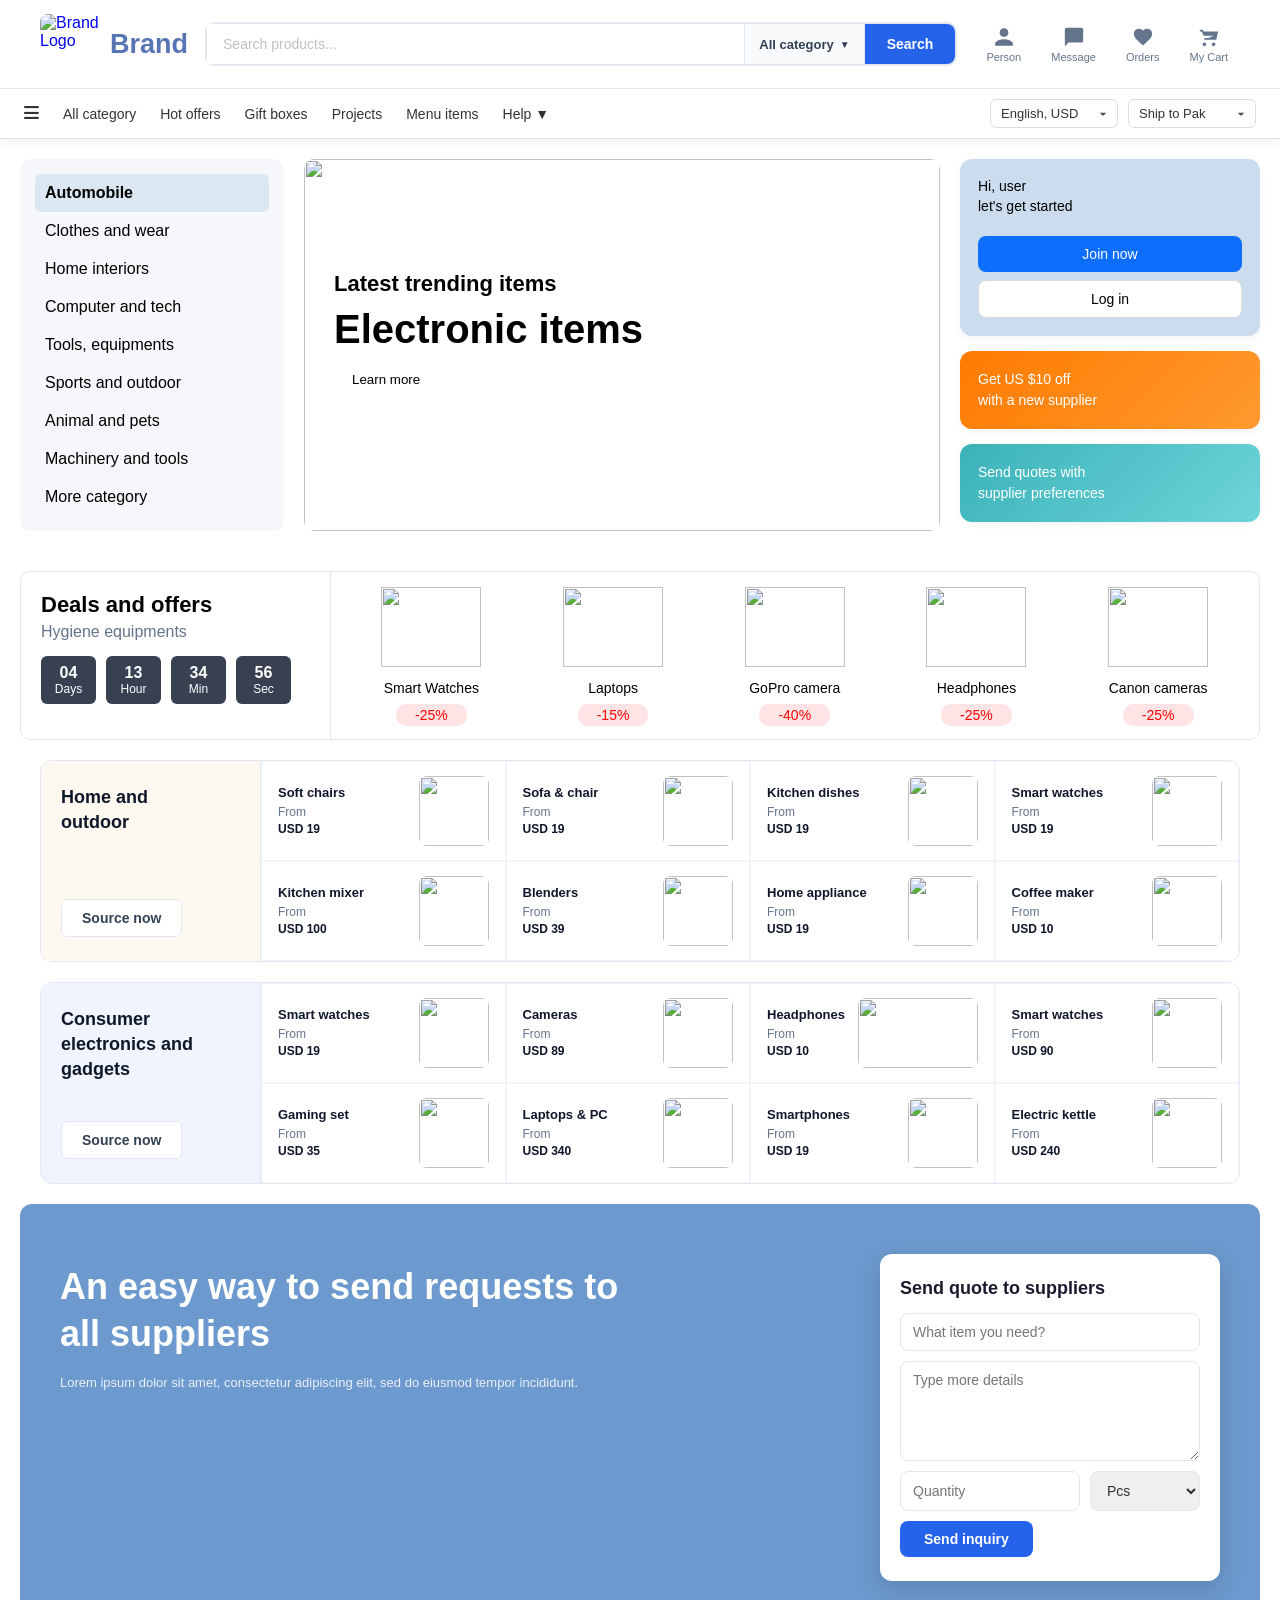
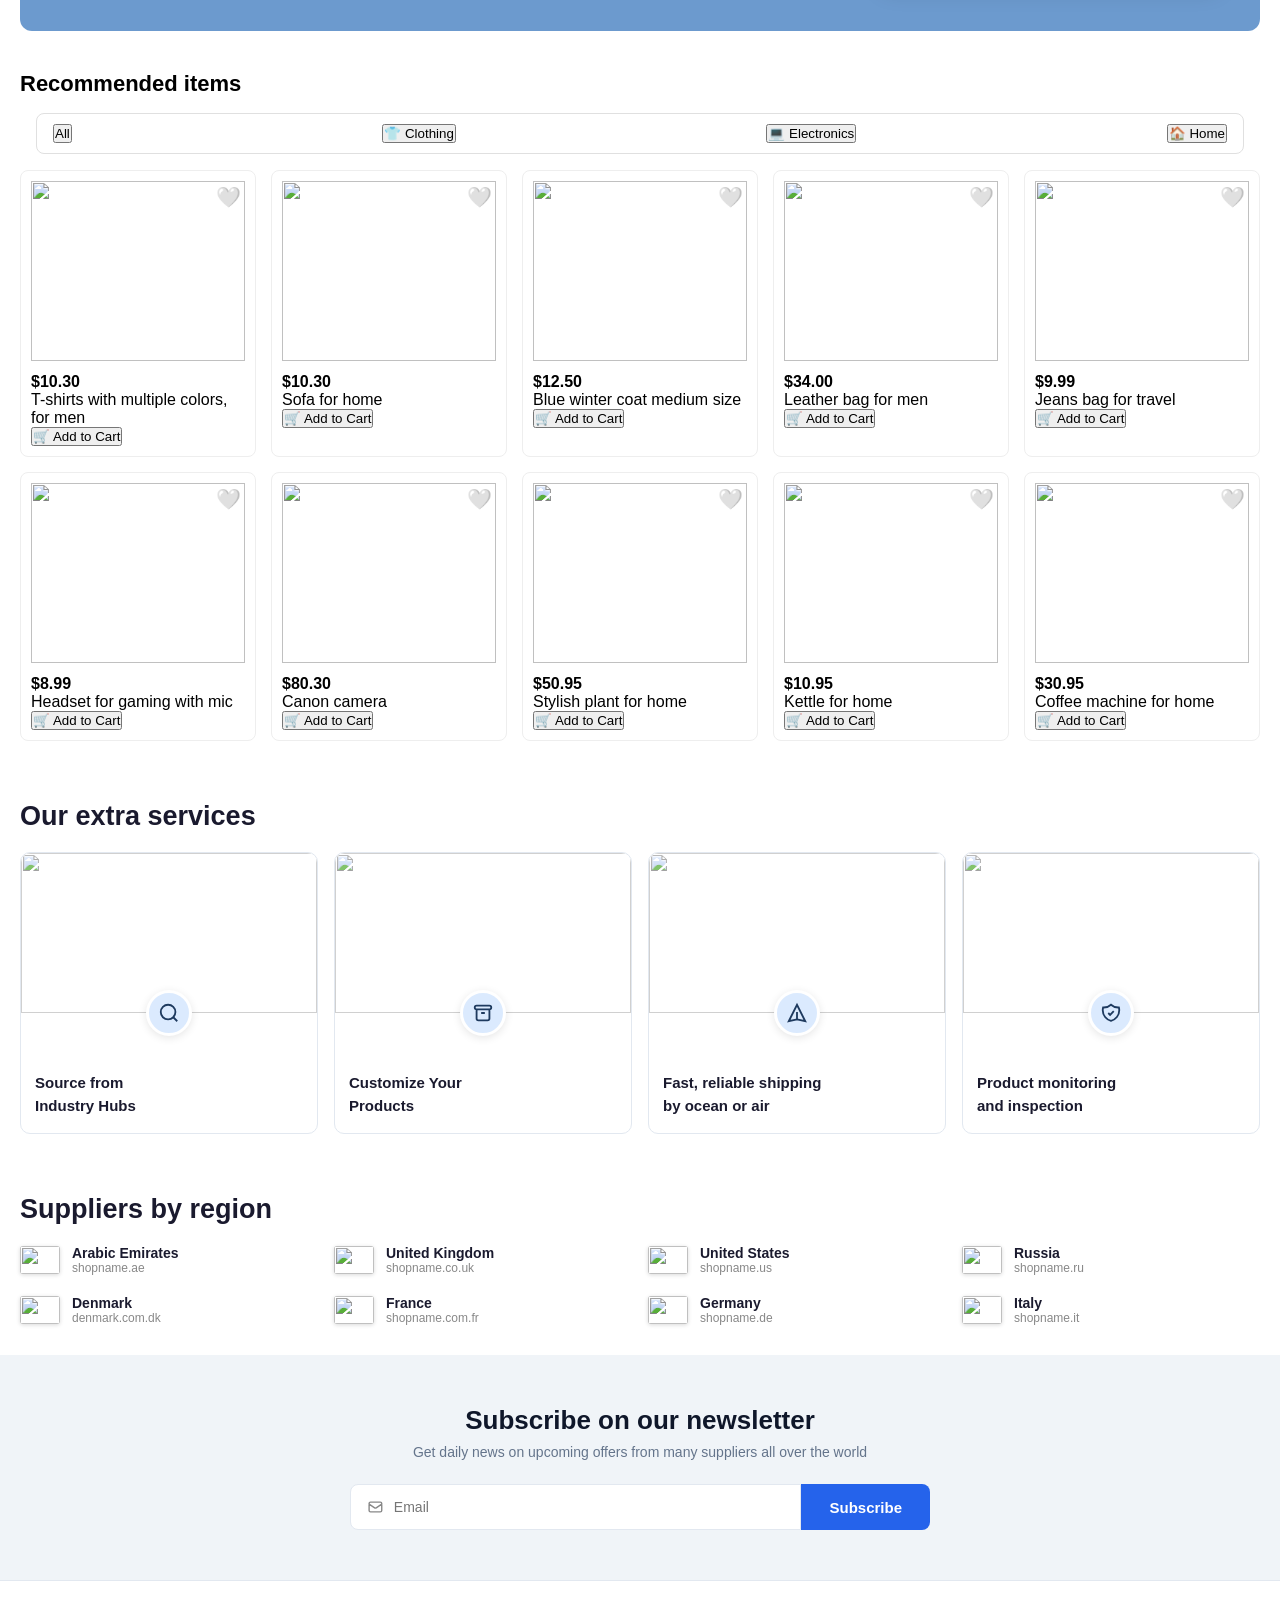
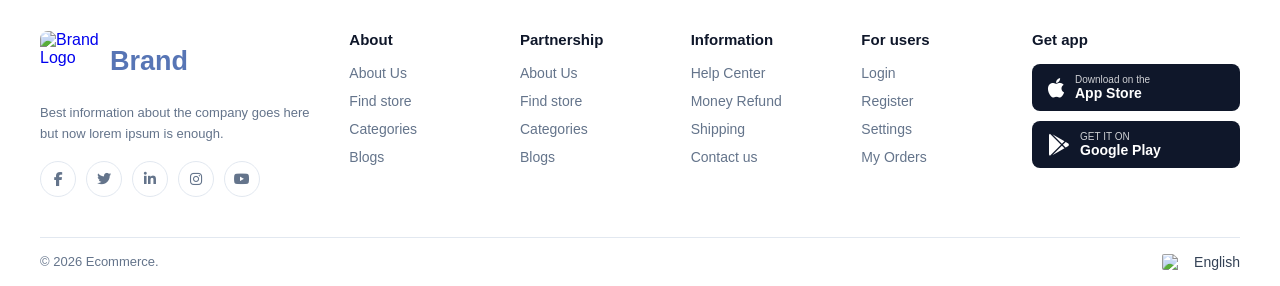
==== index.html @ a999583b "Update index.html" ====
<!DOCTYPE html>
<html lang="en">
<head>
    <meta charset="UTF-8">
    <meta name="viewport" content="width=device-width, initial-scale=1.0">
    <title>E-commerce Website</title>
    <link rel="stylesheet" href="https://cdnjs.cloudflare.com/ajax/libs/font-awesome/6.5.0/css/all.min.css">
    <link rel="stylesheet" href="website.css">
    <style>
      /* STICKY HEADER WRAPPER - sab kuch ander */
      .site-header {
        position: fixed;
        top: 0;
        left: 0;
        right: 0;
        width: 100%;
        z-index: 9999;
        background: #fff;
        box-shadow: 0 2px 12px rgba(0,0,0,0.07);
      }
      /* nav aur top-menu dono relative hain ander */
      .site-header nav {
        position: relative !important;
        top: auto !important;
        box-shadow: none;
        border-bottom: 1px solid #e2e8f0;
      }
      .site-header .mobile-search {
        position: relative !important;
        top: auto !important;
      }
      .site-header .top-menu {
        position: relative !important;
        top: auto !important;
      }
    </style>
</head>

<body style="padding-top: 130px;">

    <!-- FIXED HEADER WRAPPER -->
    <div class="site-header">

      <!-- NAVBAR -->
      <nav>
        <a href="#" class="logo">
          <img src="``preview.webp" alt="Brand Logo">
          <span class="logo-text">Brand</span>
        </a>
        <div class="search-wrapper">
          <input type="text" class="search-input" placeholder="Search products...">
          <div class="cat-dropdown">
            <button class="cat-btn" id="catBtn" onclick="toggleCat()">
              All category <span class="arrow">▼</span>
            </button>
            <div class="cat-menu" id="catMenu">
              <a href="#" onclick="selectCat(this)"><span class="icon">⌚</span> Smart Watches</a>
              <a href="#" onclick="selectCat(this)"><span class="icon">💻</span> Laptops</a>
              <a href="#" onclick="selectCat(this)"><span class="icon">📷</span> Cameras</a>
              <a href="#" onclick="selectCat(this)"><span class="icon">🎧</span> Headphones</a>
            </div>
          </div>
          <button class="search-btn">
            <path stroke-linecap="round" stroke-linejoin="round" stroke-width="2.5" d="M21 21l-6-6m2-5a7 7 0 11-14 0 7 7 0 0114 0z"/>
            </svg>
            <span class="btn-text">Search</span>
          </button>
        </div>
        <div class="nav-icons">
          <a href="#" class="nav-icon">
            <svg fill="currentColor" viewBox="0 0 24 24" width="22" height="22"><path d="M12 12c2.7 0 4.8-2.1 4.8-4.8S14.7 2.4 12 2.4 7.2 4.5 7.2 7.2 9.3 12 12 12zm0 2.4c-3.2 0-9.6 1.6-9.6 4.8v2.4h19.2v-2.4c0-3.2-6.4-4.8-9.6-4.8z"/></svg>
            <span>Person</span>
          </a>
          <a href="#" class="nav-icon">
            <svg fill="currentColor" viewBox="0 0 24 24" width="22" height="22"><path d="M20 2H4c-1.1 0-2 .9-2 2v18l4-4h14c1.1 0 2-.9 2-2V4c0-1.1-.9-2-2-2z"/></svg>
            <span>Message</span>
          </a>
          <a href="#" class="nav-icon">
            <svg fill="currentColor" viewBox="0 0 24 24" width="22" height="22"><path d="M12 21.35l-1.45-1.32C5.4 15.36 2 12.28 2 8.5 2 5.42 4.42 3 7.5 3c1.74 0 3.41.81 4.5 2.09C13.09 3.81 14.76 3 16.5 3 19.58 3 22 5.42 22 8.5c0 3.78-3.4 6.86-8.55 11.54L12 21.35z"/></svg>
            <span>Orders</span>
          </a>
          <a href="#" class="nav-icon">
            <svg fill="currentColor" viewBox="0 0 24 24" width="22" height="22"><path d="M7 18c-1.1 0-2 .9-2 2s.9 2 2 2 2-.9 2-2-.9-2-2-2zm10 0c-1.1 0-2 .9-2 2s.9 2 2 2 2-.9 2-2-.9-2-2-2zm-9.8-3h11.2c.8 0 1.5-.4 1.8-1.1L22 6H6.2L5.3 4H2v2h2l3.6 7.6L6.2 15H20v-2H7.4l-.7-1.4-.5-1H17z"/></svg>
            <span>My Cart</span>
          </a>
        </div>
        <div class="hamburger" onclick="toggleMobileSearch()">
          <span></span><span></span><span></span>
        </div>
      </nav>

      <!-- MOBILE SEARCH -->
      <div class="mobile-search" id="mobileSearch" style="display:none">
        <div class="search-wrapper" style="display:flex">
          <div class="cat-dropdown">
            <button class="cat-btn" id="catBtn2" onclick="toggleCat2()">
              All category <span class="arrow">▼</span>
            </button>
            <div class="cat-menu" id="catMenu2">
              <a href="#" onclick="selectCat2(this)"><span class="icon">⌚</span> Smart Watches</a>
              <a href="#" onclick="selectCat2(this)"><span class="icon">💻</span> Laptops</a>
              <a href="#" onclick="selectCat2(this)"><span class="icon">📷</span> Cameras</a>
              <a href="#" onclick="selectCat2(this)"><span class="icon">🎧</span> Headphones</a>
            </div>
          </div>
          <input type="text" class="search-input" placeholder="Search products...">
          <button class="search-btn">
            <svg width="16" height="16" fill="none" stroke="currentColor" viewBox="0 0 24 24">
              <path stroke-linecap="round" stroke-linejoin="round" stroke-width="2.5" d="M21 21l-6-6m2-5a7 7 0 11-14 0 7 7 0 0114 0z"/>
            </svg>
          </button>
        </div>
      </div>

      <!-- TOP MENU -->
      <div class="top-menu">
        <div class="menu-left">
          <span class="menu-icon"><i class="fa-solid fa-bars"></i></span>
          <a href="#">All category</a>
          <a href="index.html">Hot offers</a>
          <a href="gift.html">Gift boxes</a>
          <a href="projects.html">Projects</a>
          <a href="menu.html">Menu items</a>
          <div class="help">
            <a href="#">Help ▼</a>
            <div class="help-menu">
              <a href="#">Customer Service</a>
              <a href="#">Track Order</a>
              <a href="#">Contact</a>
            </div>
          </div>
        </div>
        <div class="menu-right">
          <select><option>English, USD</option><option>German, EUR</option><option>France, USD</option><option>Japanese, JPY</option></select>
          <select><option>Ship to Pak</option><option>German, EUR</option><option>France, USD</option><option>Japanese, JPY</option></select>
        </div>
      </div>

    </div><!-- end site-header -->

    <!-- PAGE CONTENT -->
    <div class="page-layout">
      <div class="left">
        <div class="category-box">
          <ul>
            <li class="active">Automobile</li>
            <li>Clothes and wear</li>
            <li>Home interiors</li>
            <li>Computer and tech</li>
            <li>Tools, equipments</li>
            <li>Sports and outdoor</li>
            <li>Animal and pets</li>
            <li>Machinery and tools</li>
            <li>More category</li>
          </ul>
        </div>
      </div>
      <div class="middle">
        <div class="banner">
          <img src="``Banner.png" alt="">
          <div class="banner-content">
            <h2>Latest trending items</h2>
            <h1>Electronic items</h1>
            <button>Learn more</button>
          </div>
        </div>
      </div>
      <div class="right">
        <div class="login-box">
          <p>Hi, user<br>let's get started</p>
          <button class="join">Join now</button>
          <button class="login">Log in</button>
        </div>
        <div class="offer orange">Get US $10 off<br>with a new supplier</div>
        <div class="offer blue">Send quotes with<br>supplier preferences</div>
      </div>
    </div>

    <section class="deals-section">
      <div class="deals-left">
        <h2>Deals and offers</h2>
        <p>Hygiene equipments</p>
        <div class="timer">
          <div><span id="cd-days">04</span> Days</div>
          <div><span id="cd-hrs">13</span> Hour</div>
          <div><span id="cd-min">34</span> Min</div>
          <div><span id="cd-sec">56</span> Sec</div>
        </div>
      </div>
      <div class="deals-right">
        <div class="deal-card"><img src="``watch.webp"><p>Smart Watches</p><span>-25%</span></div>
        <div class="deal-card"><img src="``laptop.webp"><p>Laptops</p><span>-15%</span></div>
        <div class="deal-card"><img src="``camera.webp"><p>GoPro camera</p><span>-40%</span></div>
        <div class="deal-card"><img src="``headphones.webp"><p>Headphones</p><span>-25%</span></div>
        <div class="deal-card"><img src="``canon.webp"><p>Canon cameras</p><span>-25%</span></div>
      </div>
    </section>

    <div class="category-section">
      <div class="cat-left-box" style="background-image: url('``n.webp'); background-size: cover; background-position: center;">
        <h2>Home and <br>outdoor</h2>
        <button class="source-btn">Source now</button>
      </div>
      <div class="cat-products-grid">
        <div class="cat-product-card"><div class="cat-product-info"><p class="cat-product-name">Soft chairs</p><p class="cat-product-price">From<br><strong>USD 19</strong></p></div><img src="``sofa.jpeg"></div>
        <div class="cat-product-card"><div class="cat-product-info"><p class="cat-product-name">Sofa & chair</p><p class="cat-product-price">From<br><strong>USD 19</strong></p></div><img src="``lamp1.jpg"></div>
        <div class="cat-product-card"><div class="cat-product-info"><p class="cat-product-name">Kitchen dishes</p><p class="cat-product-price">From<br><strong>USD 19</strong></p></div><img src="``images1.jpeg"></div>
        <div class="cat-product-card"><div class="cat-product-info"><p class="cat-product-name">Smart watches</p><p class="cat-product-price">From<br><strong>USD 19</strong></p></div><img src="``watch.webp"></div>
        <div class="cat-product-card"><div class="cat-product-info"><p class="cat-product-name">Kitchen mixer</p><p class="cat-product-price">From<br><strong>USD 100</strong></p></div><img src="``kitcehn mixer.webp"></div>
        <div class="cat-product-card"><div class="cat-product-info"><p class="cat-product-name">Blenders</p><p class="cat-product-price">From<br><strong>USD 39</strong></p></div><img src="``images2.jpeg"></div>
        <div class="cat-product-card"><div class="cat-product-info"><p class="cat-product-name">Home appliance</p><p class="cat-product-price">From<br><strong>USD 19</strong></p></div><img src="``home.webp"></div>
        <div class="cat-product-card"><div class="cat-product-info"><p class="cat-product-name">Coffee maker</p><p class="cat-product-price">From<br><strong>USD 10</strong></p></div><img src="``coffee.webp"></div>
      </div>
    </div>

    <div class="category-section">
      <div class="cat-left-box electronics" style="background-image: url('``e.webp'); background-size: cover; background-position: center;">
        <h2>Consumer electronics and gadgets</h2>
        <button class="source-btn">Source now</button>
      </div>
      <div class="cat-products-grid">
        <div class="cat-product-card"><div class="cat-product-info"><p class="cat-product-name">Smart watches</p><p class="cat-product-price">From<br><strong>USD 19</strong></p></div><img src="``watch.webp"></div>
        <div class="cat-product-card"><div class="cat-product-info"><p class="cat-product-name">Cameras</p><p class="cat-product-price">From<br><strong>USD 89</strong></p></div><img src="``camera.webp"></div>
        <div class="cat-product-card"><div class="cat-product-info"><p class="cat-product-name">Headphones</p><p class="cat-product-price">From<br><strong>USD 10</strong></p></div><img src="``headphones.webp" style="width:120px;"></div>
        <div class="cat-product-card"><div class="cat-product-info"><p class="cat-product-name">Smart watches</p><p class="cat-product-price">From<br><strong>USD 90</strong></p></div><img src="``watch.webp"></div>
        <div class="cat-product-card"><div class="cat-product-info"><p class="cat-product-name">Gaming set</p><p class="cat-product-price">From<br><strong>USD 35</strong></p></div><img src="``f.jpeg"></div>
        <div class="cat-product-card"><div class="cat-product-info"><p class="cat-product-name">Laptops & PC</p><p class="cat-product-price">From<br><strong>USD 340</strong></p></div><img src="``laptop.webp"></div>
        <div class="cat-product-card"><div class="cat-product-info"><p class="cat-product-name">Smartphones</p><p class="cat-product-price">From<br><strong>USD 19</strong></p></div><img src="``phone.jpeg"></div>
        <div class="cat-product-card"><div class="cat-product-info"><p class="cat-product-name">Electric kettle</p><p class="cat-product-price">From<br><strong>USD 240</strong></p></div><img src="``85.png"></div>
      </div>
    </div>

    <div class="inquiry-section">
      <div class="inquiry-left">
        <h2>An easy way to send requests to all suppliers</h2>
        <p>Lorem ipsum dolor sit amet, consectetur adipiscing elit, sed do eiusmod tempor incididunt.</p>
      </div>
      <div class="inquiry-form">
        <h3>Send quote to suppliers</h3>
        <input type="text" placeholder="What item you need?">
        <textarea placeholder="Type more details"></textarea>
        <div class="row">
          <input type="number" placeholder="Quantity">
          <select><option>Pcs</option><option>Kg</option><option>Box</option></select>
        </div>
        <button>Send inquiry</button>
      </div>
    </div>

    <div class="recommended">
      <h2>Recommended items</h2>
      <div class="filter-bar">
        <button class="filter-btn active" onclick="filterProducts('all', this)">All</button>
        <button class="filter-btn" onclick="filterProducts('clothing', this)">👕 Clothing</button>
        <button class="filter-btn" onclick="filterProducts('electronics', this)">💻 Electronics</button>
        <button class="filter-btn" onclick="filterProducts('home', this)">🏠 Home</button>
      </div>
      <div class="items">
        <div class="card" data-cat="clothing" style="position:relative;"><button class="wish-btn" onclick="toggleWishlist(this)">🤍</button><img src="``shirt1.webp"><p class="price">$10.30</p><p>T-shirts with multiple colors, for men</p><button class="add-cart-btn" onclick="addToCart(this,'T-Shirt',10.30)">🛒 Add to Cart</button></div>
        <div class="card" data-cat="home" style="position:relative;"><button class="wish-btn" onclick="toggleWishlist(this)">🤍</button><img src="``sofa.jpeg"><p class="price">$10.30</p><p>Sofa for home</p><button class="add-cart-btn" onclick="addToCart(this,'Sofa',10.30)">🛒 Add to Cart</button></div>
        <div class="card" data-cat="clothing" style="position:relative;"><button class="wish-btn" onclick="toggleWishlist(this)">🤍</button><img src="``coat.jpeg"><p class="price">$12.50</p><p>Blue winter coat medium size</p><button class="add-cart-btn" onclick="addToCart(this,'Blue Coat',12.50)">🛒 Add to Cart</button></div>
        <div class="card" data-cat="clothing" style="position:relative;"><button class="wish-btn" onclick="toggleWishlist(this)">🤍</button><img src="``wallet.jpeg"><p class="price">$34.00</p><p>Leather bag for men</p><button class="add-cart-btn" onclick="addToCart(this,'Leather Bag',34.00)">🛒 Add to Cart</button></div>
        <div class="card" data-cat="clothing" style="position:relative;"><button class="wish-btn" onclick="toggleWishlist(this)">🤍</button><img src="``bag.jpeg"><p class="price">$9.99</p><p>Jeans bag for travel</p><button class="add-cart-btn" onclick="addToCart(this,'Jeans Bag',9.99)">🛒 Add to Cart</button></div>
        <div class="card" data-cat="electronics" style="position:relative;"><button class="wish-btn" onclick="toggleWishlist(this)">🤍</button><img src="``headphones.webp"><p class="price">$8.99</p><p>Headset for gaming with mic</p><button class="add-cart-btn" onclick="addToCart(this,'Headset',8.99)">🛒 Add to Cart</button></div>
        <div class="card" data-cat="electronics" style="position:relative;"><button class="wish-btn" onclick="toggleWishlist(this)">🤍</button><img src="``cs.jpeg"><p class="price">$80.30</p><p>Canon camera</p><button class="add-cart-btn" onclick="addToCart(this,'Canon Camera',80.30)">🛒 Add to Cart</button></div>
        <div class="card" data-cat="home" style="position:relative;"><button class="wish-btn" onclick="toggleWishlist(this)">🤍</button><img src="``pot.jpeg"><p class="price">$50.95</p><p>Stylish plant for home</p><button class="add-cart-btn" onclick="addToCart(this,'Stylish Plant',50.95)">🛒 Add to Cart</button></div>
        <div class="card" data-cat="home" style="position:relative;"><button class="wish-btn" onclick="toggleWishlist(this)">🤍</button><img src="``jug.avif"><p class="price">$10.95</p><p>Kettle for home</p><button class="add-cart-btn" onclick="addToCart(this,'Kettle',10.95)">🛒 Add to Cart</button></div>
        <div class="card" data-cat="home" style="position:relative;"><button class="wish-btn" onclick="toggleWishlist(this)">🤍</button><img src="``coffee.webp"><p class="price">$30.95</p><p>Coffee machine for home</p><button class="add-cart-btn" onclick="addToCart(this,'Coffee Machine',30.95)">🛒 Add to Cart</button></div>
      </div>
    </div>

    <div class="services-section">
      <h2>Our extra services</h2>
      <div class="services-grid">
        <div class="service-card"><div class="img-wrap"><img src="``shipping.jpeg"></div><div class="service-icon-wrap"><svg width="22" height="22" fill="none" stroke="#1e3a5f" stroke-width="2" viewBox="0 0 24 24"><circle cx="11" cy="11" r="8"/><path d="M21 21l-4.35-4.35"/></svg></div><p>Source from<br>Industry Hubs</p></div>
        <div class="service-card"><div class="img-wrap"><img src="``ds.jpeg"></div><div class="service-icon-wrap"><svg width="22" height="22" fill="none" stroke="#1e3a5f" stroke-width="2" viewBox="0 0 24 24"><path d="M5 8h14M5 8a2 2 0 110-4h14a2 2 0 110 4M5 8v10a2 2 0 002 2h10a2 2 0 002-2V8m-9 4h4"/></svg></div><p>Customize Your<br>Products</p></div>
        <div class="service-card"><div class="img-wrap"><img src="``air.jpeg"></div><div class="service-icon-wrap"><svg width="22" height="22" fill="none" stroke="#1e3a5f" stroke-width="2" viewBox="0 0 24 24"><path d="M12 19l9 2-9-18-9 18 9-2zm0 0v-8"/></svg></div><p>Fast, reliable shipping<br>by ocean or air</p></div>
        <div class="service-card"><div class="img-wrap"><img src="``fu.jpeg"></div><div class="service-icon-wrap"><svg width="22" height="22" fill="none" stroke="#1e3a5f" stroke-width="2" viewBox="0 0 24 24"><path d="M9 12l2 2 4-4m5.618-4.016A11.955 11.955 0 0112 2.944a11.955 11.955 0 01-8.618 3.04A12.02 12.02 0 003 9c0 5.591 3.824 10.29 9 11.622 5.176-1.332 9-6.03 9-11.622 0-1.042-.133-2.052-.382-3.016z"/></svg></div><p>Product monitoring<br>and inspection</p></div>
      </div>
    </div>

    <div class="region-section">
      <h2>Suppliers by region</h2>
      <div class="region-grid">
        <div class="region-item"><img src="https://flagcdn.com/w40/ae.png"><div><p class="region-name">Arabic Emirates</p><p class="region-url">shopname.ae</p></div></div>
        <div class="region-item"><img src="https://flagcdn.com/w40/gb.png"><div><p class="region-name">United Kingdom</p><p class="region-url">shopname.co.uk</p></div></div>
        <div class="region-item"><img src="https://flagcdn.com/w40/us.png"><div><p class="region-name">United States</p><p class="region-url">shopname.us</p></div></div>
        <div class="region-item"><img src="https://flagcdn.com/w40/ru.png"><div><p class="region-name">Russia</p><p class="region-url">shopname.ru</p></div></div>
        <div class="region-item"><img src="https://flagcdn.com/w40/dk.png"><div><p class="region-name">Denmark</p><p class="region-url">denmark.com.dk</p></div></div>
        <div class="region-item"><img src="https://flagcdn.com/w40/fr.png"><div><p class="region-name">France</p><p class="region-url">shopname.com.fr</p></div></div>
        <div class="region-item"><img src="https://flagcdn.com/w40/de.png"><div><p class="region-name">Germany</p><p class="region-url">shopname.de</p></div></div>
        <div class="region-item"><img src="https://flagcdn.com/w40/it.png"><div><p class="region-name">Italy</p><p class="region-url">shopname.it</p></div></div>
      </div>
    </div>

    <div class="newsletter-section">
      <h2>Subscribe on our newsletter</h2>
      <p>Get daily news on upcoming offers from many suppliers all over the world</p>
      <div class="newsletter-form">
        <div class="email-input-wrapper">
          <svg width="18" height="18" fill="none" stroke="#888" viewBox="0 0 24 24"><path stroke-linecap="round" stroke-linejoin="round" stroke-width="2" d="M3 8l7.89 5.26a2 2 0 002.22 0L21 8M5 19h14a2 2 0 002-2V7a2 2 0 00-2-2H5a2 2 0 00-2 2v10a2 2 0 002 2z"/></svg>
          <input type="email" placeholder="Email">
        </div>
        <button class="subscribe-btn">Subscribe</button>
      </div>
    </div>

    <footer>
      <div class="footer-container">
        <div class="footer-brand">
          <a href="#" class="logo"><img src="``preview.webp" alt="Brand Logo"><span class="logo-text">Brand</span></a>
          <p>Best information about the company goes here but now lorem ipsum is enough.</p>
          <div class="social-icons">
            <a href="#"><i class="fab fa-facebook-f"></i></a>
            <a href="#"><i class="fab fa-twitter"></i></a>
            <a href="#"><i class="fab fa-linkedin-in"></i></a>
            <a href="#"><i class="fab fa-instagram"></i></a>
            <a href="#"><i class="fab fa-youtube"></i></a>
          </div>
        </div>
        <div class="footer-col"><h4>About</h4><ul><li><a href="#">About Us</a></li><li><a href="#">Find store</a></li><li><a href="#">Categories</a></li><li><a href="#">Blogs</a></li></ul></div>
        <div class="footer-col"><h4>Partnership</h4><ul><li><a href="#">About Us</a></li><li><a href="#">Find store</a></li><li><a href="#">Categories</a></li><li><a href="#">Blogs</a></li></ul></div>
        <div class="footer-col"><h4>Information</h4><ul><li><a href="#">Help Center</a></li><li><a href="#">Money Refund</a></li><li><a href="#">Shipping</a></li><li><a href="#">Contact us</a></li></ul></div>
        <div class="footer-col"><h4>For users</h4><ul><li><a href="#">Login</a></li><li><a href="#">Register</a></li><li><a href="#">Settings</a></li><li><a href="#">My Orders</a></li></ul></div>
        <div class="footer-col"><h4>Get app</h4><div class="app-btns"><a href="#" class="app-btn"><i class="fab fa-apple"></i><div><span>Download on the</span><strong>App Store</strong></div></a><a href="#" class="app-btn"><i class="fab fa-google-play"></i><div><span>GET IT ON</span><strong>Google Play</strong></div></a></div></div>
      </div>
      <div class="footer-bottom">
        <p>© 2026 Ecommerce.</p>
        <div class="footer-lang"><img src="https://flagcdn.com/w40/us.png" alt="English"><span>English</span></div>
      </div>
    </footer>

    <script src="script.js"></script>
    <script>
      // Body padding adjust karo jab mobile search toggle ho
      function toggleMobileSearch() {
        const ms = document.getElementById('mobileSearch');
        const isHidden = ms.style.display === 'none' || ms.style.display === '';
        ms.style.display = isHidden ? 'block' : 'none';
        const header = document.querySelector('.site-header');
        document.body.style.paddingTop = header.offsetHeight + 'px';
      }
    </script>
    
</body>
</html>
---- website.css ----
* { margin: 0; padding: 0; box-sizing: border-box; }

body {
  font-family: 'DM Sans', sans-serif;
  background: white;
  margin: 0;
  overflow-x: hidden;
  padding-top: 140px;  /* ← sirf yeh line add karo */
}

/* ===== SITE HEADER (FIXED) ===== */
.site-header {
  position: fixed;
  top: 0;
  left: 0;
  width: 100%;
  z-index: 999;
  background: #fff;
  box-shadow: 0 2px 12px rgba(0,0,0,0.07);
}

/* ===== NAVBAR ===== */
nav {
  position: relative;
  width: 100%;
  background: #fff;
  display: flex;
  align-items: center;
  justify-content: space-between;
  padding: 14px 40px;
  border-bottom: 1px solid #e2e8f0;
}

/* --- LOGO --- */
.logo {
  display: flex;
  align-items: center;
  gap: 10px;
  text-decoration: none;
}

.logo img {
  width: 60px;
  height: 60px;
  object-fit: contain;
  border-radius: 8px;
}

.logo-text {
  font-size: 27px;
  font-weight: 600;
  color: #5775b5;
  transition: color 0.3s;
  text-decoration: none;
  border-bottom: none;
}

.logo:hover .logo-text { color: black; }

/* --- SEARCH BAR --- */
.search-wrapper {
  flex: 1;
  display: flex;
  align-items: stretch;
  border: 2px solid #e2e8f0;
  border-radius: 10px;
  overflow: visible;
  transition: border-color 0.2s;
  position: relative;
  margin: 0 17px;
}

.search-wrapper:focus-within { border-color: #2563eb; }

.cat-dropdown { position: relative; flex-shrink: 0; }

.cat-btn {
  height: 100%;
  padding: 0 14px;
  background: #f8fafc;
  border: none;
  border-right: 1px solid #e2e8f0;
  font-size: 13px;
  font-weight: 600;
  color: #334155;
  cursor: pointer;
  display: flex;
  align-items: center;
  gap: 6px;
  font-family: 'DM Sans', sans-serif;
  white-space: nowrap;
  border-radius: 8px 0 0 8px;
  transition: background 0.2s;
}

.cat-btn:hover { background: #eff6ff; color: #2563eb; }
.cat-btn .arrow { font-size: 10px; transition: transform 0.2s; }
.cat-btn.open .arrow { transform: rotate(180deg); }

.cat-menu {
  display: none;
  position: absolute;
  top: calc(100% + 8px);
  left: 0;
  background: white;
  border: 1px solid #e2e8f0;
  border-radius: 12px;
  box-shadow: 0 10px 40px rgba(0,0,0,0.12);
  min-width: 200px;
  z-index: 1000;
  overflow: hidden;
  animation: dropDown 0.2s ease;
}

@keyframes dropDown {
  from { opacity: 0; transform: translateY(-8px); }
  to { opacity: 1; transform: translateY(0); }
}

.cat-menu.open { display: block; }

.cat-menu a {
  display: flex;
  align-items: center;
  gap: 10px;
  padding: 12px 18px;
  text-decoration: none;
  color: #334155;
  font-size: 14px;
  font-weight: 500;
  transition: all 0.15s;
  border-bottom: 1px solid #f1f5f9;
}

.cat-menu a:last-child { border-bottom: none; }
.cat-menu a:hover { background: #eff6ff; color: #2563eb; padding-left: 24px; }
.cat-menu a span.icon { font-size: 18px; }

.search-input {
  flex: 1;
  padding: 12px 16px;
  border: none;
  outline: none;
  font-size: 14px;
  font-family: 'DM Sans', sans-serif;
  color: #0f172a;
  background: white;
}

.search-input::placeholder { color: #bec0c4; }

.search-wrapper .cat-btn {
  border-radius: 0;
  border-left: 1px solid #e2e8f0;
  border-right: 1px solid #e2e8f0;
}

.search-btn {
  padding: 0 22px;
  background: #2563eb;
  color: white;
  border: none;
  cursor: pointer;
  font-weight: 600;
  font-size: 14px;
  font-family: 'DM Sans', sans-serif;
  border-radius: 0 8px 8px 0;
  transition: background 0.2s;
  display: flex;
  align-items: center;
  gap: 6px;
  white-space: nowrap;
}

.search-btn:hover { background: #1d4ed8; }

/* --- NAV ICONS --- */
.nav-icons {
  display: flex;
  align-items: center;
  gap: 6px;
  flex-shrink: 0;
}

.nav-icon {
  display: flex;
  flex-direction: column;
  align-items: center;
  gap: 3px;
  padding: 8px 12px;
  cursor: pointer;
  color: #64748b;
  font-size: 11px;
  font-weight: 500;
  border-radius: 10px;
  transition: all 0.2s;
  text-decoration: none;
  position: relative;
}

.nav-icon:hover { background: #eff6ff; color: #2563eb; }
.nav-icon svg { width: 22px; height: 22px; }

.cart-badge {
  position: absolute;
  top: 4px;
  right: 8px;
  background: #ef4444;
  color: white;
  font-size: 10px;
  font-weight: 700;
  width: 16px;
  height: 16px;
  border-radius: 50%;
  display: flex;
  align-items: center;
  justify-content: center;
}

.nav-divider { width: 1px; height: 32px; background: #e2e8f0; margin: 0 4px; }

/* --- HAMBURGER (mobile only) --- */
.hamburger {
  display: none;
  flex-direction: column;
  gap: 5px;
  cursor: pointer;
  padding: 8px;
  margin-left: 8px;
}

.hamburger span {
  display: block;
  width: 24px;
  height: 2px;
  background: #334155;
  border-radius: 2px;
  transition: 0.3s;
}

/* --- MOBILE SEARCH --- */
.mobile-search {
  padding: 10px 16px;
  background: #f8fafc;
  border-top: 1px solid #e2e8f0;
}

.mobile-search .search-wrapper {
  margin: 0;
  width: 100%;
}

/* ===== TOP MENU BAR ===== */
.top-menu {
  background: #fff;
  border-bottom: 1px solid #e0e0e0;
  height: 50px;
  padding: 0 24px;
  display: flex;
  align-items: center;
  justify-content: space-between;
}

.menu-left {
  display: flex;
  align-items: center;
  gap: 24px;
  overflow-x: auto;
  -webkit-overflow-scrolling: touch;
  scrollbar-width: none;
  white-space: nowrap;
  flex: 1;
}

.menu-left::-webkit-scrollbar { display: none; }

.menu-icon { font-size: 17px; color: #333; cursor: pointer; flex-shrink: 0; }

.menu-left a {
  text-decoration: none;
  font-size: 14px;
  font-weight: 500;
  color: #333;
  white-space: nowrap;
  transition: color 0.2s;
  flex-shrink: 0;
}

.menu-left a:hover { color: #e47911; }

/* Help Dropdown */
.help { position: relative; }
.help > a { text-decoration: none; font-size: 14px; font-weight: 500; color: #333; cursor: pointer; }

.help-menu {
  display: none;
  position: absolute;
  top: 100%;
  left: 0;
  background: #fff;
  border: 1px solid #ddd;
  border-radius: 6px;
  min-width: 160px;
  box-shadow: 0 4px 12px rgba(0,0,0,0.1);
  z-index: 999;
  margin-top: 8px;
  overflow: hidden;
}

.help:hover .help-menu { display: block; }

.help-menu a {
  display: block;
  padding: 10px 16px;
  font-size: 13px;
  color: #333;
  text-decoration: none;
  transition: background 0.15s;
}

.help-menu a:hover { background: #f5f5f5; color: #e47911; }

.menu-right { display: flex; align-items: center; gap: 10px; flex-shrink: 0; }

.menu-right select {
  border: 1px solid #ddd;
  border-radius: 6px;
  padding: 6px 28px 6px 10px;
  font-size: 13px;
  color: #333;
  background-color: #fff;
  cursor: pointer;
  outline: none;
  appearance: none;
  -webkit-appearance: none;
  background-image: url("data:image/svg+xml,%3Csvg xmlns='http://www.w3.org/2000/svg' viewBox='0 0 24 24'%3E%3Cpath fill='%23555' d='M7 10l5 5 5-5z'/%3E%3C/svg%3E");
  background-repeat: no-repeat;
  background-position: right 6px center;
  background-size: 16px;
  transition: border-color 0.2s;
}

.menu-right select:hover { border-color: #aaa; }

/* ===== MAIN PAGE LAYOUT ===== */
.page-layout {
  display: flex;
  gap: 20px;
  padding: 20px;
  align-items: stretch;
  background: white;
}

.left { width: 22%; }

.category-box { background: #f5f7fa; padding: 15px; border-radius: 10px; }
.category-box ul { list-style: none; padding: 0; margin: 0; }
.category-box li { padding: 10px; border-radius: 6px; cursor: pointer; transition: 0.3s; }
.category-box li:hover { background: #e3ecf7; }
.category-box .active { background: #dbe7f3; font-weight: 600; }

.middle { width: 53%; background: white; padding: 0; }

.banner { position: relative; border-radius: 10px; overflow: hidden; height: 100%; }
.banner img { width: 100%; height: 100%; min-height: 260px; object-fit: cover; display: block; }

.banner-content { position: absolute; top: 30%; left: 30px; }
.banner-content h2 { font-size: 22px; }
.banner-content h1 { font-size: 40px; margin: 10px 0; }
.banner-content button { padding: 10px 18px; border: none; background: white; border-radius: 6px; cursor: pointer; }

.right { width: 25%; display: flex; flex-direction: column; gap: 15px; }

.login-box { background: #cbdcef; padding: 18px; border-radius: 12px; box-shadow: 0 2px 8px rgba(0,0,0,0.05); }
.login-box p { font-size: 14px; line-height: 1.4; margin-bottom: 12px; }
.login-box button { width: 100%; padding: 10px; margin-top: 8px; border-radius: 8px; border: none; font-size: 14px; cursor: pointer; }
.join { background: #0d6efd; color: white; font-weight: 500; }
.login { background: white; border: 1px solid #ddd !important; }

.offer { padding: 18px; border-radius: 12px; color: white; font-size: 14px; line-height: 1.5; box-shadow: 0 2px 8px rgba(0,0,0,0.05); }
.orange { background: linear-gradient(135deg, #ff7a00, #ff9a2f); }
.blue { background: linear-gradient(135deg, #3bb2b8, #6dd5db); }

/* ===== DEALS SECTION ===== */
.deals-section {
  display: flex;
  background: white;
  border: 1px solid #e2e8f0;
  border-radius: 10px;
  overflow: hidden;
  margin: 20px;
}

.deals-left { width: 25%; padding: 20px; border-right: 1px solid #e2e8f0; }
.deals-left h2 { font-size: 22px; margin-bottom: 5px; }
.deals-left p { color: #64748b; margin-bottom: 15px; }

.timer { display: flex; gap: 10px; flex-wrap: wrap; }
.timer div { background: #374151; color: white; padding: 8px; border-radius: 6px; text-align: center; font-size: 12px; min-width: 55px; }
.timer span { display: block; font-size: 16px; font-weight: bold; }

.deals-right { width: 75%; display: flex; justify-content: space-between; align-items: center; padding: 15px; gap: 10px; }

.deal-card { text-align: center; flex: 1; }
.deal-card img { width: 100px; height: 80px; object-fit: contain; }
.deal-card p { margin-top: 9px; margin-bottom: 10px; font-size: 14px; }
.deal-card span { color: red; background: #ffe4e6; padding: 3px 19px; border-radius: 10px; font-size: 14px; }

/* ===== CATEGORY SECTIONS ===== */
.category-section {
  display: flex;
  gap: 0;
  background: white;
  border: 1px solid #e2e8f0;
  border-radius: 12px;
  overflow: hidden;
  margin: 20px 40px;
}

.cat-left-box {
  width: 220px;
  min-width: 220px;
  background: #fef9f0;
  padding: 24px 20px;
  display: flex;
  flex-direction: column;
  justify-content: space-between;
  border-right: 1px solid #e2e8f0;
}

.cat-left-box.electronics { background: #f0f4ff; }
.cat-left-box h2 { font-size: 18px; font-weight: 700; color: #0f172a; line-height: 1.4; }

.source-btn {
  padding: 10px 20px;
  background: white;
  border: 1px solid #e2e8f0;
  border-radius: 6px;
  font-size: 14px;
  font-weight: 600;
  color: #334155;
  cursor: pointer;
  transition: all 0.2s;
  margin-top: 16px;
  width: fit-content;
}

.source-btn:hover { background: #2563eb; color: white; border-color: #2563eb; }

.cat-products-grid {
  flex: 1;
  display: grid;
  grid-template-columns: repeat(4, 1fr);
  grid-template-rows: repeat(2, 1fr);
}

.cat-product-card {
  display: flex;
  align-items: center;
  justify-content: space-between;
  padding: 14px 16px;
  border: 1px solid #f1f5f9;
  cursor: pointer;
  transition: background 0.2s;
  gap: 8px;
}

.cat-product-card:hover { background: #f8fafc; }
.cat-product-info { flex: 1; }
.cat-product-name { font-size: 13px; font-weight: 600; color: #0f172a; margin-bottom: 4px; }
.cat-product-price { font-size: 12px; color: #64748b; line-height: 1.4; }
.cat-product-price strong { color: #0f172a; font-weight: 700; }
.cat-product-card img { width: 70px; height: 70px; object-fit: contain; border-radius: 8px; }

/* ===== INQUIRY SECTION ===== */
.inquiry-section {
  background: url("images/bg.webp") center/cover no-repeat;
  position: relative;
  padding: 50px 40px;
  display: flex;
  justify-content: space-between;
  align-items: flex-start;
  border-radius: 12px;
  margin: 20px;
  gap: 30px;
}

.inquiry-section::before {
  content: "";
  position: absolute;
  inset: 0;
  background: rgba(30, 100, 180, 0.65);
  border-radius: 12px;
}

.inquiry-left, .inquiry-form { position: relative; z-index: 1; }

.inquiry-left { width: 50%; color: white; padding-top: 10px; }
.inquiry-left h2 { font-size: 36px; font-weight: 900; color: #ffffff; line-height: 1.3; margin-bottom: 14px; }
.inquiry-left p { font-size: 13px; font-weight: 400; color: rgba(255,255,255,0.85); line-height: 1.7; }

.inquiry-form {
  width: 340px;
  flex-shrink: 0;
  background: #fff;
  padding: 24px 20px;
  border-radius: 12px;
  box-shadow: 0 8px 24px rgba(0,0,0,0.15);
  display: flex;
  flex-direction: column;
  gap: 10px;
}

.inquiry-form h3 { font-size: 18px; font-weight: 700; color: #1a1a2e; margin-bottom: 4px; }

.inquiry-form input, .inquiry-form textarea, .inquiry-form select {
  width: 100%;
  padding: 10px 12px;
  border: 1px solid #e2e8f0;
  border-radius: 8px;
  font-size: 14px;
  font-family: 'DM Sans', sans-serif;
  color: #333;
  outline: none;
  transition: border-color 0.2s;
}

.inquiry-form input:focus, .inquiry-form textarea:focus, .inquiry-form select:focus { border-color: #2563eb; }
.inquiry-form textarea { height: 100px; resize: vertical; }

.row { display: flex; gap: 10px; }
.row input { flex: 1; }
.row select { width: 110px; flex-shrink: 0; }

.inquiry-form button {
  width: auto;
  align-self: flex-start;
  padding: 10px 24px;
  background: #2563eb;
  color: white;
  border: none;
  border-radius: 8px;
  font-size: 14px;
  font-weight: 600;
  cursor: pointer;
  font-family: 'DM Sans', sans-serif;
  transition: background 0.2s;
}

.inquiry-form button:hover { background: #1d4ed8; }

/* ===== RECOMMENDED ITEMS ===== */
.recommended { padding: 20px; }
.recommended h2 { font-size: 22px; font-weight: 700; margin-bottom: 16px; }

.items {
  display: grid;
  grid-template-columns: repeat(5, 1fr);
  gap: 15px;
}

.card {
  background: #fff;
  padding: 10px;
  border-radius: 8px;
  border: 1px solid #eee;
}

.card img { width: 100%; height: 180px; object-fit: contain; }
.price { font-weight: bold; margin-top: 8px; }

/* ===== SERVICES SECTION ===== */
.services-section { padding: 20px; margin: 20px 0; }
.services-section h2, .region-section h2 { font-size: 27px; font-weight: 700; margin-bottom: 20px; color: #1a1a2e; }

.services-grid { display: grid; grid-template-columns: repeat(4, 1fr); gap: 16px; }

.service-card { background: #fff; border-radius: 10px; overflow: visible; border: 1px solid #e2e8f0; position: relative; padding-bottom: 16px; }
.service-card .img-wrap { position: relative; width: 100%; height: 160px; border-radius: 10px 10px 0 0; overflow: hidden; }
.service-card .img-wrap img { width: 100%; height: 100%; object-fit: cover; }
.service-card .img-wrap::after { content: ""; position: absolute; inset: 0; background: rgba(255,255,255,0.25); }

.service-icon-wrap {
  position: relative;
  margin: -23px auto 0;
  width: 46px;
  height: 46px;
  background: #dbeafe;
  border-radius: 50%;
  display: flex;
  align-items: center;
  justify-content: center;
  border: 3px solid #fff;
  box-shadow: 0 2px 8px rgba(0,0,0,0.1);
  z-index: 10;
}

.service-card p { margin-top: 36px; padding: 0 14px; font-size: 15px; font-weight: 700; color: #1a1a2e; line-height: 1.5; }

/* ===== REGION SECTION ===== */
.region-section { padding: 20px; margin: 10px 0; }
.region-grid { display: grid; grid-template-columns: repeat(4, 1fr); gap: 20px 16px; }

.region-item { display: flex; align-items: center; gap: 12px; cursor: pointer; }
.region-item img { width: 40px; height: 28px; object-fit: cover; border-radius: 3px; flex-shrink: 0; box-shadow: 0 1px 4px rgba(0,0,0,0.15); }
.region-name { font-size: 14px; font-weight: 600; color: #1a1a2e; margin: 0; }
.region-url { font-size: 12px; color: #888; margin: 0; }

/* ===== NEWSLETTER ===== */
.newsletter-section { background: #f0f4f8; text-align: center; padding: 50px 20px; }
.newsletter-section h2 { font-size: 26px; font-weight: 700; color: #0f172a; margin-bottom: 8px; }
.newsletter-section p { font-size: 14px; color: #64748b; margin-bottom: 24px; }

.newsletter-form { display: flex; justify-content: center; gap: 0; max-width: 580px; margin: 0 auto; }

.email-input-wrapper {
  display: flex;
  align-items: center;
  gap: 10px;
  flex: 1;
  background: white;
  border: 1px solid #e2e8f0;
  border-radius: 8px 0 0 8px;
  padding: 0 16px;
}

.email-input-wrapper input { border: none; outline: none; font-size: 14px; font-family: 'DM Sans', sans-serif; width: 100%; padding: 14px 0; color: #0f172a; }

.subscribe-btn {
  padding: 14px 28px;
  background: #2563eb;
  color: white;
  border: none;
  border-radius: 0 8px 8px 0;
  font-size: 15px;
  font-weight: 600;
  cursor: pointer;
  font-family: 'DM Sans', sans-serif;
  transition: background 0.2s;
  white-space: nowrap;
}

.subscribe-btn:hover { background: #1d4ed8; }

/* ===== FOOTER ===== */
footer { background: white; border-top: 1px solid #e2e8f0; padding: 50px 40px 0; }

.footer-container {
  display: grid;
  grid-template-columns: 2fr 1fr 1fr 1fr 1fr 1.5fr;
  gap: 32px;
  max-width: 1400px;
  margin: 0 auto;
  padding-bottom: 40px;
}

.footer-brand p { font-size: 13px; color: #64748b; line-height: 1.6; margin: 12px 0 16px; }

.social-icons { display: flex; gap: 10px; }

.social-icons a {
  width: 36px;
  height: 36px;
  border-radius: 50%;
  border: 1px solid #e2e8f0;
  display: flex;
  align-items: center;
  justify-content: center;
  color: #64748b;
  text-decoration: none;
  font-size: 14px;
  transition: all 0.2s;
}

.social-icons a:hover { background: #2563eb; color: white; border-color: #2563eb; }

.footer-col h4 { font-size: 15px; font-weight: 700; color: #0f172a; margin-bottom: 16px; }
.footer-col ul { list-style: none; }
.footer-col ul li { margin-bottom: 10px; }
.footer-col ul li a { text-decoration: none; font-size: 14px; color: #64748b; transition: color 0.2s; }
.footer-col ul li a:hover { color: #2563eb; }

.app-btns { display: flex; flex-direction: column; gap: 10px; }

.app-btn {
  display: flex;
  align-items: center;
  gap: 10px;
  background: #0f172a;
  color: white;
  text-decoration: none;
  padding: 10px 16px;
  border-radius: 8px;
  transition: background 0.2s;
}

.app-btn:hover { background: #1e293b; }
.app-btn i { font-size: 22px; }
.app-btn div { display: flex; flex-direction: column; }
.app-btn div span { font-size: 10px; opacity: 0.8; }
.app-btn div strong { font-size: 14px; font-weight: 700; }

.footer-bottom {
  border-top: 1px solid #e2e8f0;
  padding: 16px 0;
  display: flex;
  justify-content: space-between;
  align-items: center;
  max-width: 1400px;
  margin: 0 auto;
}

.footer-bottom p { font-size: 13px; color: #64748b; }

.footer-lang { display: flex; align-items: center; gap: 8px; cursor: pointer; font-size: 14px; color: #334155; }
.footer-lang img { width: 24px; height: 16px; border-radius: 2px; }

/* ===== BREADCRUMB ===== */
.breadcrumb { font-size: 13px; color: #888; margin: 12px 0 10px 0; padding: 0 16px; }
.breadcrumb a { color: #888; text-decoration: none; }
.breadcrumb a:hover { color: #333; }
.breadcrumb span { margin: 0 4px; }

/* ===== FILTER BAR ===== */
.filter-bar {
  display: flex;
  align-items: center;
  justify-content: space-between;
  border: 1px solid #e0e0e0;
  border-radius: 8px;
  padding: 10px 16px;
  background: #fff;
  margin: 0 16px 16px 16px;
  flex-wrap: wrap;
  gap: 10px;
}

.filter-left { font-size: 14px; color: #333; }
.filter-left strong { font-weight: 700; }

.filter-right { display: flex; align-items: center; gap: 14px; flex-wrap: wrap; }

.verified-label { display: flex; align-items: center; gap: 6px; font-size: 13px; color: #555; cursor: pointer; white-space: nowrap; }
.verified-label input[type="checkbox"] { accent-color: #2563eb; width: 15px; height: 15px; cursor: pointer; }

.filter-select {
  border: 1px solid #ddd;
  border-radius: 6px;
  padding: 6px 28px 6px 10px;
  font-size: 13px;
  color: #333;
  background-color: #fff;
  cursor: pointer;
  outline: none;
  appearance: none;
  -webkit-appearance: none;
  background-image: url("data:image/svg+xml,%3Csvg xmlns='http://www.w3.org/2000/svg' viewBox='0 0 24 24'%3E%3Cpath fill='%23888' d='M7 10l5 5 5-5z'/%3E%3C/svg%3E");
  background-repeat: no-repeat;
  background-position: right 6px center;
  background-size: 16px;
}

.view-btns { display: flex; align-items: center; gap: 4px; }

.view-btn {
  width: 30px;
  height: 30px;
  display: flex;
  align-items: center;
  justify-content: center;
  border: 1px solid #ddd;
  border-radius: 6px;
  cursor: pointer;
  background: #fff;
  color: #888;
  font-size: 14px;
  transition: background 0.15s;
}

.view-btn.active, .view-btn:hover { background: #f0f0f0; color: #333; }

/* ===== LISTING LAYOUT ===== */
.listing-layout { display: flex; gap: 20px; padding: 16px; }

.listing-sidebar { width: 220px; min-width: 220px; flex-shrink: 0; }

.sidebar-section { margin-bottom: 20px; padding-bottom: 16px; border-bottom: 1px solid #f0f0f0; }
.sidebar-section h4 { font-size: 15px; font-weight: 700; color: #1a1a2e; margin-bottom: 12px; }
.sidebar-section ul { list-style: none; padding: 0; margin: 0 0 8px 0; }
.sidebar-section ul li { font-size: 14px; color: #444; padding: 5px 0; cursor: pointer; }
.sidebar-section ul li:hover { color: #2563eb; }

.sidebar-section label { display: flex; align-items: center; gap: 8px; font-size: 14px; color: #444; padding: 4px 0; cursor: pointer; }
.sidebar-section label input[type="checkbox"], .sidebar-section label input[type="radio"] { accent-color: #2563eb; width: 15px; height: 15px; }

.see-all { display: inline-block; margin-top: 8px; font-size: 13px; color: #2563eb; text-decoration: none; }
.see-all:hover { text-decoration: underline; }

.price-slider { width: 100%; accent-color: #2563eb; margin-bottom: 10px; }
.price-inputs { display: flex; gap: 8px; margin-bottom: 10px; }
.price-inputs input { width: 100%; padding: 6px 8px; border: 1px solid #ddd; border-radius: 6px; font-size: 13px; outline: none; color: #333; }

.apply-btn { padding: 7px 20px; background: #2563eb; color: white; border: none; border-radius: 6px; font-size: 13px; font-weight: 600; cursor: pointer; transition: background 0.2s; }
.apply-btn:hover { background: #1d4ed8; }

.listing-products { flex: 1; display: flex; flex-direction: column; gap: 16px; }

.listing-card {
  display: flex;
  gap: 16px;
  border: 1px solid #e0e0e0;
  border-radius: 10px;
  padding: 16px;
  background: #fff;
  position: relative;
  transition: box-shadow 0.2s;
}

.listing-card:hover { box-shadow: 0 4px 12px rgba(0,0,0,0.08); }
.listing-card img { width: 160px; height: 150px; object-fit: contain; border-radius: 8px; flex-shrink: 0; }

.listing-info { flex: 1; display: flex; flex-direction: column; gap: 8px; }
.listing-info h3 { font-size: 16px; font-weight: 600; color: #1a1a2e; }

.listing-price { display: flex; align-items: center; gap: 10px; }
.new-price { font-size: 22px; font-weight: 700; color: #1a1a2e; }
.old-price { font-size: 14px; color: #aaa; text-decoration: line-through; }

.listing-meta { display: flex; align-items: center; gap: 6px; font-size: 13px; color: #666; flex-wrap: wrap; }
.stars { color: #f59e0b; font-size: 14px; }
.rating-num { color: #444; font-weight: 600; }
.free-ship { color: #16a34a; font-weight: 500; }
.dot { color: #ccc; }

.listing-desc { font-size: 13px; color: #666; line-height: 1.5; }

.listing-btns { display: flex; gap: 10px; margin-top: 4px; align-items: center; }

.listing-btns .view-btn {
  color: #2563eb;
  font-size: 13px;
  font-weight: 400;
  cursor: pointer;
  background: none;
  border: none;
  padding: 0;
  width: auto;
  height: auto;
}

.buy-btn { padding: 8px 18px; border: none; border-radius: 6px; background: #2563eb; color: #fff; font-size: 13px; font-weight: 600; cursor: pointer; transition: background 0.2s; }
.buy-btn:hover { background: #1d4ed8; }

.wish-btn { position: absolute; top: 14px; right: 14px; background: none; border: none; font-size: 20px; color: #aaa; cursor: pointer; transition: color 0.2s; }
.wish-btn:hover { color: #ef4444; }

/* ===== PAGINATION ===== */
.pagination { display: flex; gap: 6px; margin-top: 20px; align-self: flex-start; }

.page-btn { width: 36px; height: 36px; border: 1px solid #ddd; border-radius: 6px; background: #fff; color: #333; font-size: 14px; font-weight: 500; cursor: pointer; transition: all 0.2s; display: flex; align-items: center; justify-content: center; }
.page-btn:hover { border-color: #2563eb; color: #2563eb; }
.page-btn.active { background: #2563eb; color: #fff; border-color: #2563eb; }

/* ===== LST (GRID LISTING) ===== */
.lst-breadcrumb { padding: 10px 20px; font-size: 13px; color: #555; background: #fff; border-bottom: 1px solid #e8e8e8; }
.lst-breadcrumb a { color: #555; text-decoration: none; }
.lst-breadcrumb a:hover { text-decoration: underline; }
.lst-breadcrumb span { margin: 0 4px; }

.lst-page-wrapper { display: flex; max-width: 100%; width: 100%; margin: 0 auto; padding: 16px; gap: 16px; overflow: hidden; align-items: flex-start; }

.lst-sidebar { width: 220px; flex-shrink: 0; overflow: hidden; }

.lst-sidebar-section { margin-bottom: 20px; }
.lst-sidebar-section h3 { font-size: 15px; font-weight: 700; margin-bottom: 10px; color: #222; }
.lst-sidebar-section ul { list-style: none; }
.lst-sidebar-section ul li { padding: 4px 0; font-size: 13px; cursor: pointer; color: #333; }
.lst-sidebar-section ul li:hover { color: #0066cc; }

.lst-divider { border: none; border-top: 1px solid #e0e0e0; margin: 12px 0; }

.lst-see-all { color: #0066cc; cursor: pointer; font-size: 13px; display: block; margin-top: 6px; }
.lst-see-all:hover { text-decoration: underline; }

.lst-check-row { display: flex; align-items: center; gap: 8px; padding: 3px 0; font-size: 13px; cursor: pointer; }
.lst-check-row input[type="checkbox"] { width: 15px; height: 15px; accent-color: #0066cc; cursor: pointer; }

.lst-collapsible { border-top: 1px solid #e0e0e0; padding-top: 10px; margin-top: 4px; }
.lst-col-header { display: flex; justify-content: space-between; align-items: center; cursor: pointer; font-size: 14px; font-weight: 600; color: #222; margin-bottom: 6px; user-select: none; }
.lst-arrow { font-size: 12px; color: #666; transition: transform .2s; }
.lst-collapsible.lst-open .lst-arrow { transform: rotate(180deg); }
.lst-col-body { display: none; }
.lst-collapsible.lst-open .lst-col-body { display: block; }

.lst-main { flex: 1; min-width: 0; max-width: calc(100% - 220px - 16px - 32px); overflow: hidden; }

.lst-topbar { display: flex; align-items: center; justify-content: space-between; margin-bottom: 12px; flex-wrap: wrap; gap: 8px; }
.lst-topbar h2 { font-size: 17px; font-weight: 500; color: #222; }
.lst-topbar h2 strong { font-weight: 700; }

.lst-topbar-right { display: flex; align-items: center; gap: 10px; }

.lst-verified { display: flex; align-items: center; gap: 6px; font-size: 13px; color: #333; cursor: pointer; }
.lst-verified input[type="checkbox"] { width: 15px; height: 15px; accent-color: #0066cc; }

.lst-sort { border: 1px solid #ccc; border-radius: 4px; padding: 5px 10px; font-size: 13px; background: #fff; cursor: pointer; color: #333; outline: none; }

.lst-view-toggle { display: flex; gap: 4px; }
.lst-view-btn { background: #fff; border: 1px solid #ccc; border-radius: 4px; padding: 5px 8px; cursor: pointer; font-size: 14px; color: #555; display: flex; align-items: center; justify-content: center; }
.lst-view-btn.lst-active, .lst-view-btn:hover { background: #0066cc; color: #fff; border-color: #0066cc; }

.lst-filters-bar { display: flex; align-items: center; flex-wrap: wrap; gap: 8px; margin-bottom: 14px; }
.lst-filter-tag { display: flex; align-items: center; gap: 5px; background: #fff; border: 1px solid #ccc; border-radius: 4px; padding: 4px 10px; font-size: 13px; color: #333; cursor: pointer; }
.lst-remove { color: #666; font-size: 14px; font-weight: 500; line-height: 1; }
.lst-filter-tag:hover .lst-remove { color: #cc0000; }

.lst-clear-btn { font-size: 13px; color: #0066cc; cursor: pointer; background: none; border: none; padding: 0; }
.lst-clear-btn:hover { text-decoration: underline; }

.lst-grid {
  display: grid;
  grid-template-columns: repeat(3, 1fr);
  gap: 0;
  border: 1px solid #e0e0e0;
  border-radius: 4px;
  overflow: hidden;
  background: #e0e0e0;
}

.lst-card { background: #fff; padding: 16px; position: relative; display: flex; flex-direction: column; align-items: flex-start; gap: 6px; margin: 1px; transition: box-shadow .2s; }
.lst-card:hover { box-shadow: 0 2px 12px rgba(0,0,0,.12); z-index: 1; }

.lst-wish { position: absolute; top: 12px; right: 12px; background: none; border: none; cursor: pointer; font-size: 18px; color: #bbb; line-height: 1; padding: 0; }
.lst-wish:hover { color: #e44; }

.lst-img-box { width: 100%; display: flex; align-items: center; justify-content: center; height: 140px; flex-shrink: 0; margin-bottom: 4px; overflow: hidden; }
.lst-img-box img { height: 140px; width: 100%; object-fit: contain; }

.lst-price-row { display: flex; align-items: center; gap: 10px; flex-wrap: wrap; }
.lst-price-now { font-size: 17px; font-weight: 700; color: #111; }
.lst-price-old { font-size: 14px; color: #999; text-decoration: line-through; }

.lst-rating-row { display: flex; align-items: center; gap: 6px; }
.lst-stars { color: #f5a623; font-size: 15px; letter-spacing: 1px; }
.lst-rating-num { font-size: 13px; font-weight: 500; color: #444; }

.lst-prod-name { font-size: 13px; color: #555; line-height: 1.4; }

.lst-buy-btn { margin-top: 4px; background: #0066cc; color: #fff; border: none; border-radius: 4px; padding: 8px 20px; font-size: 13px; font-weight: 500; cursor: pointer; transition: background .15s; }
.lst-buy-btn:hover { background: #0055aa; }

.lst-load-wrap { text-align: center; padding: 24px 0 8px; }
.lst-load-btn { background: #fff; border: 1px solid #ccc; border-radius: 4px; padding: 9px 30px; font-size: 14px; color: #333; cursor: pointer; transition: background .15s, border-color .15s; }
.lst-load-btn:hover { background: #f0f0f0; border-color: #aaa; }

/* ===== PRODUCT PAGE ===== */
.product-page { display: flex; gap: 24px; padding: 24px 40px; max-width: 1400px; margin: 0 auto; }

.product-images { width: 280px; flex-shrink: 0; }

.main-img { width: 100%; height: 280px; object-fit: contain; border: 1px solid #e2e8f0; border-radius: 10px; padding: 16px; background: #f8fafc; margin-bottom: 12px; }

.thumb-row { display: flex; gap: 10px; flex-wrap: wrap; }

.thumb { width: 40px; height: 40px; object-fit: contain; border: 1px solid #e2e8f0; border-radius: 6px; padding: 4px; cursor: pointer; transition: border-color 0.2s; background: white; }
.thumb:hover, .thumb.active { border-color: #2563eb; }

.product-info { flex: 1; }

.in-stock { color: #16a34a; font-size: 13px; font-weight: 600; margin-bottom: 8px; display: flex; align-items: center; gap: 4px; }
.product-info h1 { font-size: 22px; font-weight: 700; color: #0f172a; line-height: 1.4; margin-bottom: 10px; }

.product-meta { display: flex; align-items: center; gap: 10px; font-size: 13px; color: #64748b; margin-bottom: 16px; }

.price-table { display: flex; border: 1px solid #fde68a; border-radius: 8px; overflow: hidden; margin-bottom: 16px; background: #fffbeb; }
.price-cell { flex: 1; padding: 12px 16px; border-right: 1px solid #fde68a; }
.price-cell:last-child { border-right: none; }
.price-cell .amount { font-size: 18px; font-weight: 700; color: #ef4444; }
.price-cell .qty { font-size: 12px; color: #64748b; margin-top: 2px; }

.size-section { margin-bottom: 16px; }
.size-section label { font-size: 14px; font-weight: 600; color: #0f172a; margin-right: 12px; }
.size-select { padding: 8px 12px; border: 1px solid #e2e8f0; border-radius: 6px; font-size: 14px; outline: none; cursor: pointer; font-family: 'DM Sans', sans-serif; }
.selected-size { font-size: 13px; color: #64748b; margin-left: 10px; }

.add-to-cart-btn { padding: 12px 32px; background: #2563eb; color: white; border: none; border-radius: 8px; font-size: 15px; font-weight: 600; cursor: pointer; font-family: 'DM Sans', sans-serif; transition: background 0.2s; margin-bottom: 20px; }
.add-to-cart-btn:hover { background: #1d4ed8; }

.details-table { width: 100%; border-collapse: collapse; }
.details-table tr { border-bottom: 1px solid #f1f5f9; }
.details-table td { padding: 10px 0; font-size: 14px; }
.details-table td:first-child { color: #64748b; width: 140px; }
.details-table td:last-child { color: #0f172a; font-weight: 500; }

.product-supplier { width: 220px; flex-shrink: 0; }

.supplier-card { border: 1px solid #e2e8f0; border-radius: 10px; padding: 16px; background: white; }
.supplier-label { font-size: 11px; color: #64748b; text-transform: uppercase; letter-spacing: 0.5px; margin-bottom: 4px; }
.supplier-name { font-size: 15px; font-weight: 700; color: #0f172a; margin-bottom: 12px; }

.supplier-info { display: flex; flex-direction: column; gap: 8px; margin-bottom: 16px; }
.supplier-info-item { display: flex; align-items: center; gap: 8px; font-size: 13px; color: #64748b; }
.supplier-info-item i { color: #2563eb; width: 16px; }

.send-inquiry-btn { width: 100%; padding: 10px; background: #2563eb; color: white; border: none; border-radius: 8px; font-size: 14px; font-weight: 600; cursor: pointer; font-family: 'DM Sans', sans-serif; transition: background 0.2s; margin-bottom: 10px; }
.send-inquiry-btn:hover { background: #1d4ed8; }

.seller-profile-btn { width: 100%; padding: 10px; background: white; color: #0f172a; border: 1px solid #e2e8f0; border-radius: 8px; font-size: 14px; font-weight: 600; cursor: pointer; font-family: 'DM Sans', sans-serif; transition: all 0.2s; margin-bottom: 10px; }
.seller-profile-btn:hover { border-color: #2563eb; color: #2563eb; }

.save-later { display: flex; align-items: center; gap: 6px; font-size: 14px; color: #2563eb; cursor: pointer; justify-content: center; }
.save-later:hover { text-decoration: underline; }

.product-breadcrumb { padding: 12px 40px; font-size: 13px; color: #64748b; background: white; border-bottom: 1px solid #e2e8f0; }
.product-breadcrumb a { color: #64748b; text-decoration: none; }
.product-breadcrumb a:hover { color: #2563eb; }
.product-breadcrumb span { margin: 0 6px; }

/* ===== PAGE WRAPPER (description tabs) ===== */
.page-wrapper { display: flex; align-items: stretch; max-width: 1200px; margin: 0 auto; border: 1px solid #e0e0e0; }

.left-content { flex: 0 0 70%; width: 70%; min-width: 0; border-right: 1px solid #e0e0e0; }

.tabs { display: flex; border-bottom: 1px solid #ddd; padding: 0 32px; overflow-x: auto; }
.tab { padding: 12px 18px; font-size: 14px; color: #555; cursor: pointer; border-bottom: 2px solid transparent; margin-bottom: -1px; white-space: nowrap; }
.tab.active { color: #1a73e8; border-bottom: 2px solid #1a73e8; }

.left-inner { padding: 20px 32px 24px 32px; }

.description-text { font-size: 13.5px; line-height: 1.7; color: #333; margin-bottom: 16px; }

.specs-table { width: 100%; border-collapse: collapse; margin-bottom: 22px; max-width: 420px; }
.specs-table tr:nth-child(odd) td { background: #f5f5f5; }
.specs-table td { padding: 8px 14px; font-size: 13px; color: #333; border: 1px solid #e0e0e0; }
.specs-table td:first-child { font-weight: 600; width: 130px; color: #444; }

.feature-list { list-style: none; padding: 0; margin: 0; }
.feature-list li { font-size: 13px; color: #333; padding: 4px 0; display: flex; align-items: center; gap: 8px; }
.feature-list li::before { content: '✓'; color: #555; font-size: 13px; flex-shrink: 0; }

.right-sidebar { flex: 0 0 30%; width: 30%; }
.sidebar-top { border-bottom: 1px solid #ddd; padding: 12px 24px; }
.sidebar-inner { padding: 20px 24px 24px 24px; }
.sidebar-title { font-size: 16px; font-weight: 700; color: #111; margin-bottom: 16px; }

.product-card { display: flex; align-items: flex-start; gap: 12px; margin-bottom: 16px; }
.product-card img { width: 64px; height: 64px; object-fit: cover; border-radius: 4px; background: #f0f0f0; flex-shrink: 0; }
.product-info { flex: 1; }
.product-name { font-size: 13px; font-weight: 500; color: #222; line-height: 1.4; margin-bottom: 4px; }
.product-price { font-size: 12.5px; color: #555; }

/* ===== PRODUCT SECTION (related) ===== */
.product-section { background: white; padding: 20px; border-radius: 8px; max-width: 1200px; margin: auto; border: 1px solid #eee; }
.title { font-size: 18px; margin-bottom: 15px; }

.products { display: flex; gap: 15px; flex-wrap: wrap; }

.products .card { flex: 1; min-width: 140px; max-width: 180px; text-align: center; padding: 10px; border: 1px solid #eee; border-radius: 6px; background: #fff; }
.products .card img { width: 100%; height: 110px; object-fit: contain; }
.products .card p { font-size: 14px; margin-top: 8px; }
.products .card span { font-size: 12px; color: gray; }

/* ===== BLUE BANNER (Super discount) ===== */
.product-section .banner {
  background: linear-gradient(135deg, #1e40af, #3b82f6);
  border-radius: 10px;
  padding: 30px 40px;
  margin-top: 24px;
  display: flex;
  align-items: center;
  justify-content: space-between;
  gap: 20px;
  height: auto;
  overflow: visible;
}

.product-section .banner img { display: none; }

.product-section .banner .banner-content,
.product-section .banner .text {
  position: static;
  color: white;
}

.product-section .banner h2 {
  font-size: 24px;
  font-weight: 700;
  color: white;
  margin-bottom: 8px;
}

.product-section .banner p {
  font-size: 14px;
  color: rgba(255,255,255,0.85);
}

.product-section .banner button {
  padding: 12px 28px;
  background: white;
  color: #1e40af;
  border: none;
  border-radius: 8px;
  font-size: 15px;
  font-weight: 700;
  cursor: pointer;
  transition: all 0.2s;
  white-space: nowrap;
  flex-shrink: 0;
}

.product-section .banner button:hover { background: #f0f4ff; }

/* ===== CATEGORY TITLE ===== */
.category-title { font-weight: bold; padding: 10px; border-bottom: 1px solid #eee; margin-bottom: 10px; }

/* ============================================================
   RESPONSIVE STYLES
   ============================================================ */

/* ===== TABLET (max 1024px) ===== */
@media (max-width: 1024px) {
  nav { padding: 12px 20px; gap: 12px; }
  .logo-text { font-size: 20px; }
  .nav-icon { padding: 8px 8px; }
  .nav-icon span { display: none; }
  .category-section { margin: 16px 20px; }
  .cat-products-grid { grid-template-columns: repeat(2, 1fr); }
  .cat-left-box { width: 180px; min-width: 180px; }
  .services-grid { grid-template-columns: repeat(2, 1fr); gap: 14px; }
  .services-section { padding: 16px; }
  .footer-container { grid-template-columns: 1fr 1fr 1fr; gap: 24px; }
  footer { padding: 40px 20px 0; }
  .product-page { flex-direction: column; padding: 20px; }
  .product-images, .product-supplier { width: 100%; }
  .product-supplier { margin-top: 20px; }
  .main-img { height: 250px; }
  .page-wrapper { flex-direction: column; }
  .left-content { width: 100%; border-right: none; border-bottom: 1px solid #e0e0e0; }
  .right-sidebar { width: 100%; }
  .lst-grid { grid-template-columns: repeat(2, 1fr) !important; }
}

/* ===== MOBILE (max 768px) ===== */
@media (max-width: 768px) {

  /* NAV */
  nav {
    flex-wrap: wrap;
    padding: 10px 16px;
    gap: 8px;
  }

  .logo { flex: 1; }
  .logo img { width: 44px; height: 44px; }
  .logo-text { font-size: 18px; }

  /* Hide search in nav on mobile */
 /* MOBILE SEARCH */
.mobile-search {
  display: none;
  padding: 8px 12px;
  background: #fff;
  border-top: 1px solid #e2e8f0;
  width: 100%;
}

.mobile-search .search-wrapper {
  display: flex !important;
  margin: 0;
  width: 100%;
}

  /* Show hamburger */
  .hamburger { display: flex; }

  .nav-icons { margin-left: auto; gap: 2px; }
  .nav-icon { padding: 6px 8px; }
  .nav-icon span { display: none; }

  /* TOP MENU */
  .top-menu {
    height: 46px;
    padding: 0 12px;
    overflow: hidden;
    justify-content: flex-start;
  }

  .menu-left { gap: 16px; }
  .menu-left a { font-size: 13px; }
  .menu-right { display: none; }

  /* PAGE LAYOUT */
  .page-layout { flex-direction: column; padding: 10px; gap: 15px; }
  .left, .middle, .right { width: 100%; }

  /* CATEGORY BOX — horizontal scroll on mobile */
  .category-box ul { display: flex; flex-wrap: wrap; gap: 8px; }
  .category-box li { width: auto; padding: 8px 14px; background: #f5f7fa; border-radius: 20px; font-size: 13px; }

  /* BANNER */
  .banner { height: auto; }
  .banner img { height: auto; width: 100%; min-height: 180px; }
  .banner-content { top: 15%; left: 15px; }
  .banner-content h2 { font-size: 14px; }
  .banner-content h1 { font-size: 20px; margin: 6px 0; }
  .banner-content button { padding: 8px 14px; font-size: 13px; }

  /* DEALS */
  .deals-section { flex-direction: column; margin: 10px; }
  .deals-left { width: 100%; border-right: none; border-bottom: 1px solid #e2e8f0; }
  .deals-right { width: 100%; overflow-x: auto; gap: 16px; padding: 15px 10px; justify-content: flex-start; }
  .deal-card { min-width: 100px; flex-shrink: 0; }

  /* CATEGORY SECTION */
  .category-section { flex-direction: column; margin: 12px 10px; }
  .cat-left-box { width: 100%; min-width: auto; border-right: none; border-bottom: 1px solid #e2e8f0; flex-direction: row; align-items: center; padding: 16px; }
  .cat-left-box h2 { font-size: 16px; }
  .source-btn { margin-top: 0; margin-left: auto; }
  .cat-products-grid { grid-template-columns: repeat(2, 1fr); }
  .cat-product-card img { width: 55px; height: 55px; }

  /* INQUIRY */
  .inquiry-section { flex-direction: column; padding: 24px 16px; margin: 10px; gap: 20px; }
  .inquiry-left { width: 100%; }
  .inquiry-left h2 { font-size: 22px; }
  .inquiry-form { width: 100%; }
  .row { flex-direction: row; gap: 10px; }
  .row select { width: 100px; }

  /* RECOMMENDED */
  .recommended { padding: 16px; }
  .items { grid-template-columns: repeat(2, 1fr); gap: 12px; }
  .card img { height: 140px; }

  /* SERVICES */
  .services-grid { grid-template-columns: repeat(2, 1fr); gap: 12px; }
  .service-card .img-wrap { height: 140px; }
  .services-section h2 { font-size: 22px; }
  .services-section { padding: 16px; margin: 8px 0; }

  /* REGION */
  .region-section { padding: 16px; }
  .region-grid { grid-template-columns: repeat(2, 1fr); gap: 16px 12px; }

  /* NEWSLETTER */
  .newsletter-section { padding: 36px 16px; }
  .newsletter-section h2 { font-size: 22px; }
  .newsletter-form { flex-direction: column; gap: 10px; }
  .email-input-wrapper { border-radius: 8px; }
  .subscribe-btn { border-radius: 8px; width: 100%; text-align: center; }

  /* FOOTER */
  footer { padding: 30px 16px 0; }
  .footer-container { grid-template-columns: 1fr 1fr; gap: 24px; }
  .footer-brand { grid-column: 1 / -1; }
  .footer-bottom { flex-direction: column; gap: 10px; text-align: center; padding: 14px 0; }

  /* FILTER BAR */
  .filter-bar { flex-direction: column; align-items: flex-start; }

  /* LISTING */
  .listing-layout { flex-direction: column; }
  .listing-sidebar { width: 100%; min-width: auto; }
  .listing-card { flex-direction: column; }
  .listing-card img { width: 100%; height: 200px; }

  /* LST */
  .lst-page-wrapper { flex-direction: column; padding: 12px; }
  .lst-sidebar { width: 100%; }
  .lst-main { max-width: 100%; }
  .lst-grid { grid-template-columns: repeat(2, 1fr) !important; }
  .lst-topbar { flex-direction: column; align-items: flex-start; }
  .lst-topbar-right { flex-wrap: wrap; }

  /* PRODUCT PAGE */
  .product-page { padding: 15px; gap: 16px; }
  .product-info h1 { font-size: 18px; }
  .price-table { flex-direction: column; }
  .price-cell { border-right: none; border-bottom: 1px solid #fde68a; }
  .price-cell:last-child { border-bottom: none; }
  .main-img { height: 200px; }
  .thumb-row { flex-wrap: wrap; gap: 6px; }
  .thumb { width: 45px; height: 45px; }
  .add-to-cart-btn { width: 100%; }
  .details-table td { font-size: 13px; }

  /* PAGE WRAPPER */
  .left-inner { padding: 16px; }
  .tabs { padding: 0 16px; }

  /* PRODUCT SECTION BANNER */
  .product-section .banner { flex-direction: column; padding: 24px 20px; text-align: center; }
  .product-section .banner h2 { font-size: 20px; }
  .product-section .banner button { width: 100%; }

  /* PRODUCTS GRID */
  .products { justify-content: center; }
  .products .card { min-width: 45%; }
}

/* ===== SMALL MOBILE (max 480px) ===== */
@media (max-width: 480px) {
  nav { padding: 10px 12px; }
  .logo-text { font-size: 16px; }
  .logo img { width: 36px; height: 36px; }
  .nav-icon svg { width: 20px; height: 20px; }
  .nav-icon { padding: 6px 6px; }
  .cat-products-grid { grid-template-columns: repeat(2, 1fr); }
  .items { grid-template-columns: repeat(2, 1fr); }
  .card img { height: 120px; }
  .services-grid { grid-template-columns: 1fr; gap: 12px; }
  .service-card .img-wrap { height: 180px; }
  .region-grid { grid-template-columns: repeat(2, 1fr); gap: 14px 10px; }
  .footer-container { grid-template-columns: 1fr 1fr; gap: 20px; }
  footer { padding: 30px 12px 0; }
  .lst-grid { grid-template-columns: 1fr !important; }
  .deals-right { flex-direction: column; align-items: center; }
  .deal-card { width: 100%; text-align: center; padding: 12px 0; border-bottom: 1px solid #eee; }
  .deal-card:last-child { border-bottom: none; }
}

@media (min-width: 769px) {
  .lst-grid { grid-template-columns: repeat(3, 1fr) !important; }
  nav .search-wrapper { display: flex !important; }
  .hamburger { display: none; }
}
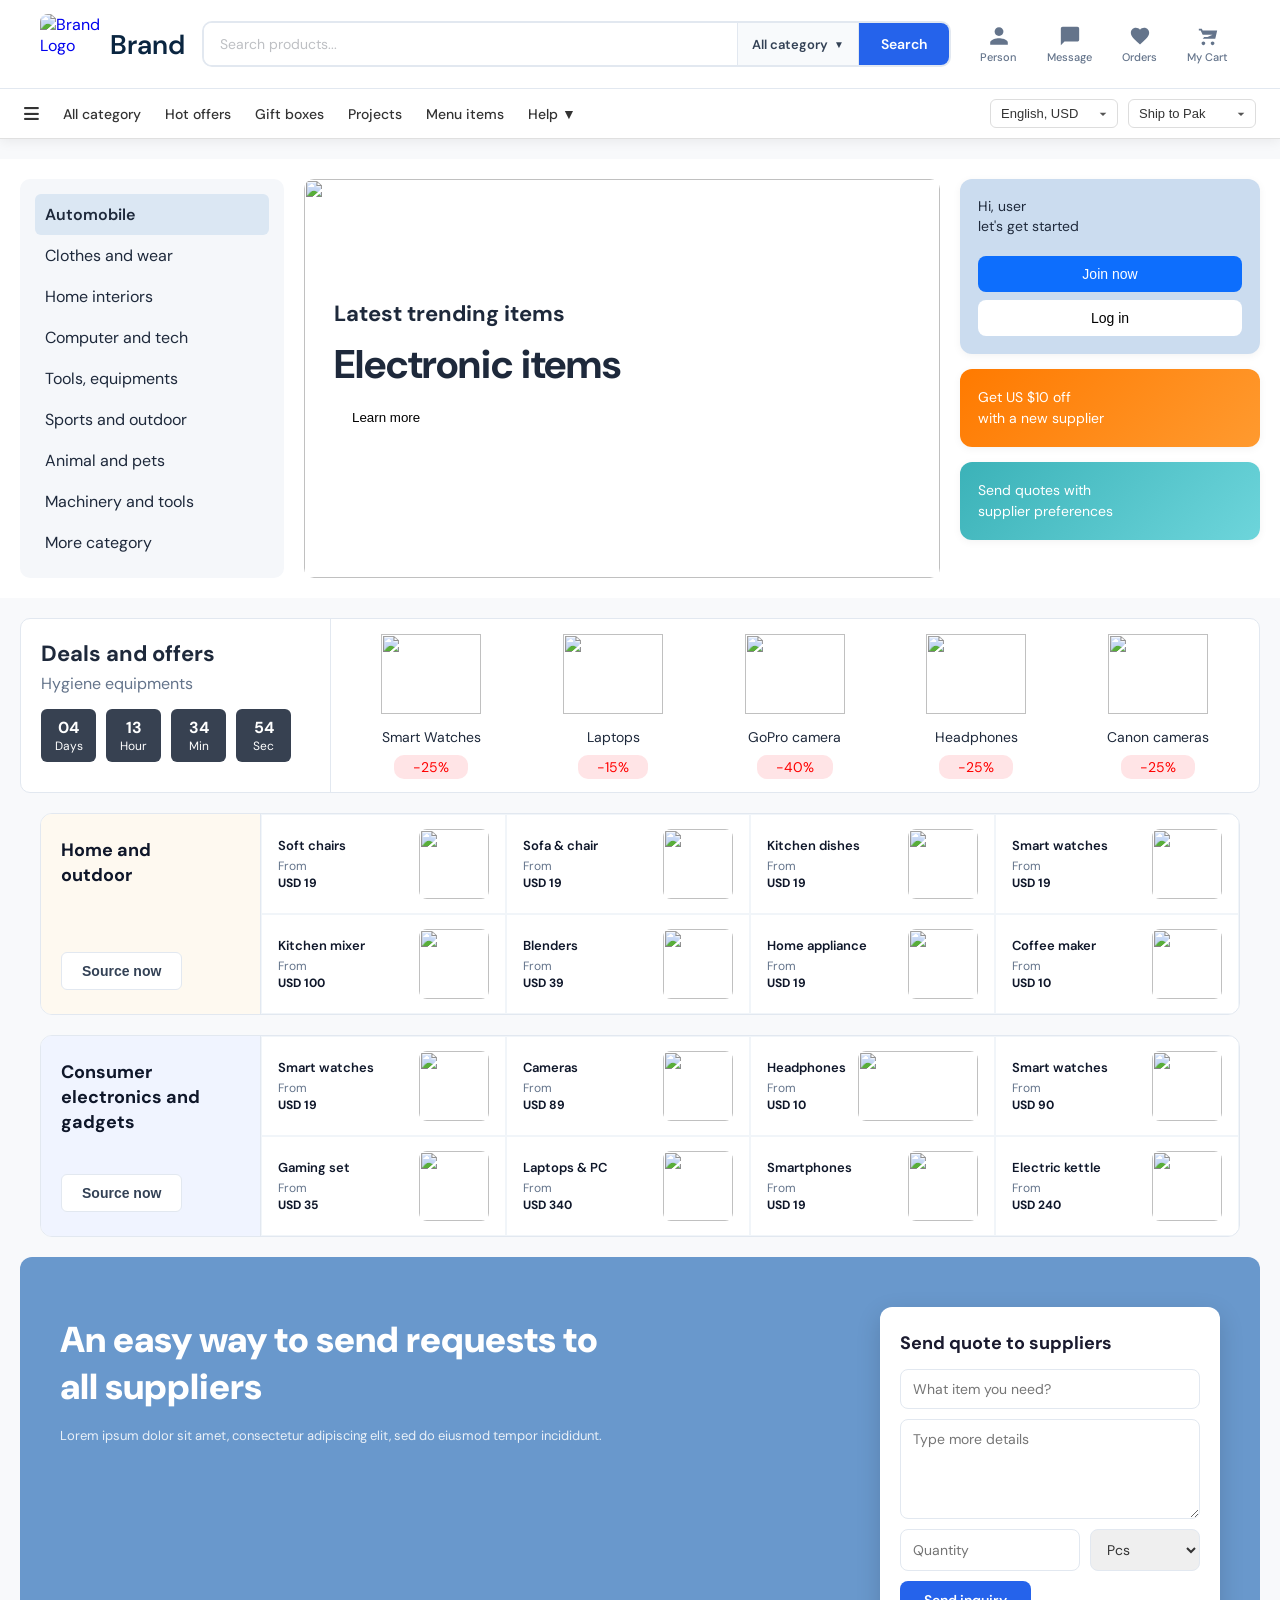
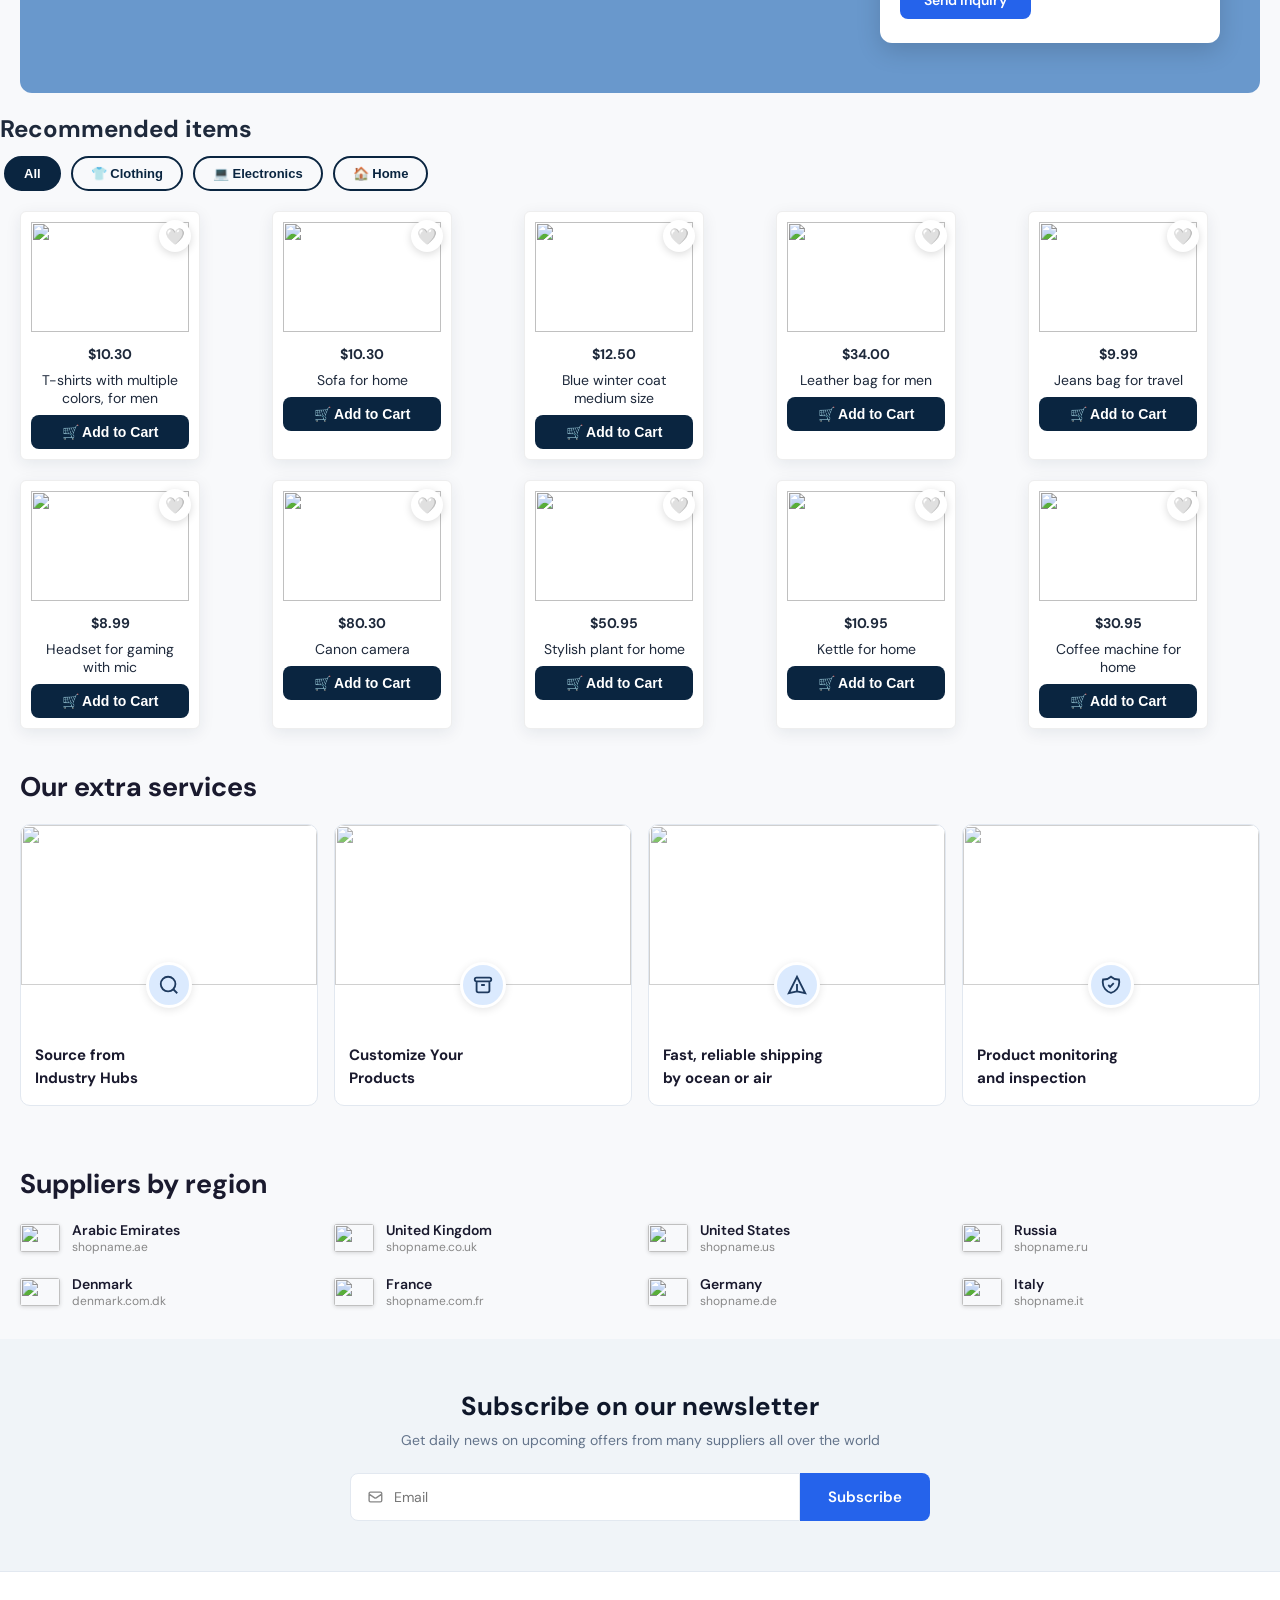
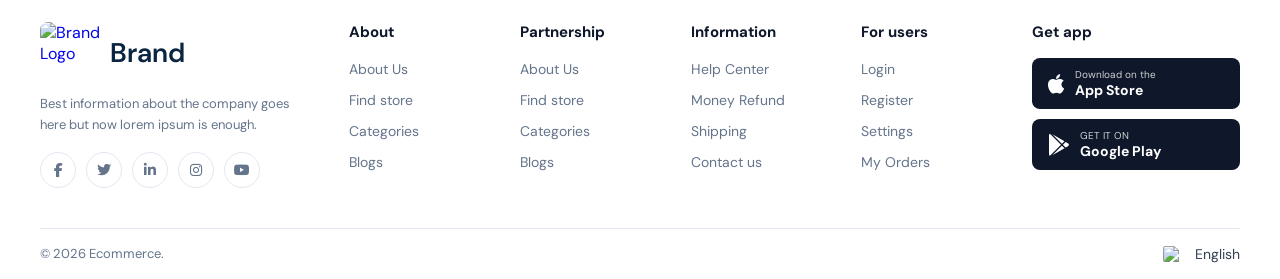
==== commit 92b7373f: "Update index.html" ====
--- a/index.html
+++ b/index.html
@@ -44,7 +44,7 @@
       <!-- NAVBAR -->
       <nav>
         <a href="#" class="logo">
-          <img src="``preview.webp" alt="Brand Logo">
+          <img src=``preview.webp" alt="Brand Logo">
           <span class="logo-text">Brand</span>
         </a>
         <div class="search-wrapper">
@@ -157,7 +157,7 @@
       </div>
       <div class="middle">
         <div class="banner">
-          <img src="``Banner.png" alt="">
+          <img src=``Banner.png" alt="">
           <div class="banner-content">
             <h2>Latest trending items</h2>
             <h1>Electronic items</h1>
@@ -188,11 +188,11 @@
         </div>
       </div>
       <div class="deals-right">
-        <div class="deal-card"><img src="``watch.webp"><p>Smart Watches</p><span>-25%</span></div>
-        <div class="deal-card"><img src="``laptop.webp"><p>Laptops</p><span>-15%</span></div>
-        <div class="deal-card"><img src="``camera.webp"><p>GoPro camera</p><span>-40%</span></div>
-        <div class="deal-card"><img src="``headphones.webp"><p>Headphones</p><span>-25%</span></div>
-        <div class="deal-card"><img src="``canon.webp"><p>Canon cameras</p><span>-25%</span></div>
+        <div class="deal-card"><img src=``watch.webp"><p>Smart Watches</p><span>-25%</span></div>
+        <div class="deal-card"><img src=``laptop.webp"><p>Laptops</p><span>-15%</span></div>
+        <div class="deal-card"><img src=``camera.webp"><p>GoPro camera</p><span>-40%</span></div>
+        <div class="deal-card"><img src=``headphones.webp"><p>Headphones</p><span>-25%</span></div>
+        <div class="deal-card"><img src=``canon.webp"><p>Canon cameras</p><span>-25%</span></div>
       </div>
     </section>
 
@@ -202,14 +202,14 @@
         <button class="source-btn">Source now</button>
       </div>
       <div class="cat-products-grid">
-        <div class="cat-product-card"><div class="cat-product-info"><p class="cat-product-name">Soft chairs</p><p class="cat-product-price">From<br><strong>USD 19</strong></p></div><img src="``sofa.jpeg"></div>
-        <div class="cat-product-card"><div class="cat-product-info"><p class="cat-product-name">Sofa & chair</p><p class="cat-product-price">From<br><strong>USD 19</strong></p></div><img src="``lamp1.jpg"></div>
-        <div class="cat-product-card"><div class="cat-product-info"><p class="cat-product-name">Kitchen dishes</p><p class="cat-product-price">From<br><strong>USD 19</strong></p></div><img src="``images1.jpeg"></div>
-        <div class="cat-product-card"><div class="cat-product-info"><p class="cat-product-name">Smart watches</p><p class="cat-product-price">From<br><strong>USD 19</strong></p></div><img src="``watch.webp"></div>
-        <div class="cat-product-card"><div class="cat-product-info"><p class="cat-product-name">Kitchen mixer</p><p class="cat-product-price">From<br><strong>USD 100</strong></p></div><img src="``kitcehn mixer.webp"></div>
-        <div class="cat-product-card"><div class="cat-product-info"><p class="cat-product-name">Blenders</p><p class="cat-product-price">From<br><strong>USD 39</strong></p></div><img src="``images2.jpeg"></div>
-        <div class="cat-product-card"><div class="cat-product-info"><p class="cat-product-name">Home appliance</p><p class="cat-product-price">From<br><strong>USD 19</strong></p></div><img src="``home.webp"></div>
-        <div class="cat-product-card"><div class="cat-product-info"><p class="cat-product-name">Coffee maker</p><p class="cat-product-price">From<br><strong>USD 10</strong></p></div><img src="``coffee.webp"></div>
+        <div class="cat-product-card"><div class="cat-product-info"><p class="cat-product-name">Soft chairs</p><p class="cat-product-price">From<br><strong>USD 19</strong></p></div><img src=``sofa.jpeg"></div>
+        <div class="cat-product-card"><div class="cat-product-info"><p class="cat-product-name">Sofa & chair</p><p class="cat-product-price">From<br><strong>USD 19</strong></p></div><img src=``lamp1.jpg"></div>
+        <div class="cat-product-card"><div class="cat-product-info"><p class="cat-product-name">Kitchen dishes</p><p class="cat-product-price">From<br><strong>USD 19</strong></p></div><img src=``images1.jpeg"></div>
+        <div class="cat-product-card"><div class="cat-product-info"><p class="cat-product-name">Smart watches</p><p class="cat-product-price">From<br><strong>USD 19</strong></p></div><img src=``watch.webp"></div>
+        <div class="cat-product-card"><div class="cat-product-info"><p class="cat-product-name">Kitchen mixer</p><p class="cat-product-price">From<br><strong>USD 100</strong></p></div><img src=``kitcehn mixer.webp"></div>
+        <div class="cat-product-card"><div class="cat-product-info"><p class="cat-product-name">Blenders</p><p class="cat-product-price">From<br><strong>USD 39</strong></p></div><img src=``images2.jpeg"></div>
+        <div class="cat-product-card"><div class="cat-product-info"><p class="cat-product-name">Home appliance</p><p class="cat-product-price">From<br><strong>USD 19</strong></p></div><img src=``home.webp"></div>
+        <div class="cat-product-card"><div class="cat-product-info"><p class="cat-product-name">Coffee maker</p><p class="cat-product-price">From<br><strong>USD 10</strong></p></div><img src=``coffee.webp"></div>
       </div>
     </div>
 
@@ -219,14 +219,14 @@
         <button class="source-btn">Source now</button>
       </div>
       <div class="cat-products-grid">
-        <div class="cat-product-card"><div class="cat-product-info"><p class="cat-product-name">Smart watches</p><p class="cat-product-price">From<br><strong>USD 19</strong></p></div><img src="``watch.webp"></div>
-        <div class="cat-product-card"><div class="cat-product-info"><p class="cat-product-name">Cameras</p><p class="cat-product-price">From<br><strong>USD 89</strong></p></div><img src="``camera.webp"></div>
-        <div class="cat-product-card"><div class="cat-product-info"><p class="cat-product-name">Headphones</p><p class="cat-product-price">From<br><strong>USD 10</strong></p></div><img src="``headphones.webp" style="width:120px;"></div>
-        <div class="cat-product-card"><div class="cat-product-info"><p class="cat-product-name">Smart watches</p><p class="cat-product-price">From<br><strong>USD 90</strong></p></div><img src="``watch.webp"></div>
-        <div class="cat-product-card"><div class="cat-product-info"><p class="cat-product-name">Gaming set</p><p class="cat-product-price">From<br><strong>USD 35</strong></p></div><img src="``f.jpeg"></div>
-        <div class="cat-product-card"><div class="cat-product-info"><p class="cat-product-name">Laptops & PC</p><p class="cat-product-price">From<br><strong>USD 340</strong></p></div><img src="``laptop.webp"></div>
-        <div class="cat-product-card"><div class="cat-product-info"><p class="cat-product-name">Smartphones</p><p class="cat-product-price">From<br><strong>USD 19</strong></p></div><img src="``phone.jpeg"></div>
-        <div class="cat-product-card"><div class="cat-product-info"><p class="cat-product-name">Electric kettle</p><p class="cat-product-price">From<br><strong>USD 240</strong></p></div><img src="``85.png"></div>
+        <div class="cat-product-card"><div class="cat-product-info"><p class="cat-product-name">Smart watches</p><p class="cat-product-price">From<br><strong>USD 19</strong></p></div><img src=``watch.webp"></div>
+        <div class="cat-product-card"><div class="cat-product-info"><p class="cat-product-name">Cameras</p><p class="cat-product-price">From<br><strong>USD 89</strong></p></div><img src=``camera.webp"></div>
+        <div class="cat-product-card"><div class="cat-product-info"><p class="cat-product-name">Headphones</p><p class="cat-product-price">From<br><strong>USD 10</strong></p></div><img src=``headphones.webp" style="width:120px;"></div>
+        <div class="cat-product-card"><div class="cat-product-info"><p class="cat-product-name">Smart watches</p><p class="cat-product-price">From<br><strong>USD 90</strong></p></div><img src=``watch.webp"></div>
+        <div class="cat-product-card"><div class="cat-product-info"><p class="cat-product-name">Gaming set</p><p class="cat-product-price">From<br><strong>USD 35</strong></p></div><img src=``f.jpeg"></div>
+        <div class="cat-product-card"><div class="cat-product-info"><p class="cat-product-name">Laptops & PC</p><p class="cat-product-price">From<br><strong>USD 340</strong></p></div><img src=``laptop.webp"></div>
+        <div class="cat-product-card"><div class="cat-product-info"><p class="cat-product-name">Smartphones</p><p class="cat-product-price">From<br><strong>USD 19</strong></p></div><img src=``phone.jpeg"></div>
+        <div class="cat-product-card"><div class="cat-product-info"><p class="cat-product-name">Electric kettle</p><p class="cat-product-price">From<br><strong>USD 240</strong></p></div><img src=``85.png"></div>
       </div>
     </div>
 
@@ -256,26 +256,26 @@
         <button class="filter-btn" onclick="filterProducts('home', this)">🏠 Home</button>
       </div>
       <div class="items">
-        <div class="card" data-cat="clothing" style="position:relative;"><button class="wish-btn" onclick="toggleWishlist(this)">🤍</button><img src="``shirt1.webp"><p class="price">$10.30</p><p>T-shirts with multiple colors, for men</p><button class="add-cart-btn" onclick="addToCart(this,'T-Shirt',10.30)">🛒 Add to Cart</button></div>
-        <div class="card" data-cat="home" style="position:relative;"><button class="wish-btn" onclick="toggleWishlist(this)">🤍</button><img src="``sofa.jpeg"><p class="price">$10.30</p><p>Sofa for home</p><button class="add-cart-btn" onclick="addToCart(this,'Sofa',10.30)">🛒 Add to Cart</button></div>
-        <div class="card" data-cat="clothing" style="position:relative;"><button class="wish-btn" onclick="toggleWishlist(this)">🤍</button><img src="``coat.jpeg"><p class="price">$12.50</p><p>Blue winter coat medium size</p><button class="add-cart-btn" onclick="addToCart(this,'Blue Coat',12.50)">🛒 Add to Cart</button></div>
-        <div class="card" data-cat="clothing" style="position:relative;"><button class="wish-btn" onclick="toggleWishlist(this)">🤍</button><img src="``wallet.jpeg"><p class="price">$34.00</p><p>Leather bag for men</p><button class="add-cart-btn" onclick="addToCart(this,'Leather Bag',34.00)">🛒 Add to Cart</button></div>
-        <div class="card" data-cat="clothing" style="position:relative;"><button class="wish-btn" onclick="toggleWishlist(this)">🤍</button><img src="``bag.jpeg"><p class="price">$9.99</p><p>Jeans bag for travel</p><button class="add-cart-btn" onclick="addToCart(this,'Jeans Bag',9.99)">🛒 Add to Cart</button></div>
-        <div class="card" data-cat="electronics" style="position:relative;"><button class="wish-btn" onclick="toggleWishlist(this)">🤍</button><img src="``headphones.webp"><p class="price">$8.99</p><p>Headset for gaming with mic</p><button class="add-cart-btn" onclick="addToCart(this,'Headset',8.99)">🛒 Add to Cart</button></div>
-        <div class="card" data-cat="electronics" style="position:relative;"><button class="wish-btn" onclick="toggleWishlist(this)">🤍</button><img src="``cs.jpeg"><p class="price">$80.30</p><p>Canon camera</p><button class="add-cart-btn" onclick="addToCart(this,'Canon Camera',80.30)">🛒 Add to Cart</button></div>
-        <div class="card" data-cat="home" style="position:relative;"><button class="wish-btn" onclick="toggleWishlist(this)">🤍</button><img src="``pot.jpeg"><p class="price">$50.95</p><p>Stylish plant for home</p><button class="add-cart-btn" onclick="addToCart(this,'Stylish Plant',50.95)">🛒 Add to Cart</button></div>
-        <div class="card" data-cat="home" style="position:relative;"><button class="wish-btn" onclick="toggleWishlist(this)">🤍</button><img src="``jug.avif"><p class="price">$10.95</p><p>Kettle for home</p><button class="add-cart-btn" onclick="addToCart(this,'Kettle',10.95)">🛒 Add to Cart</button></div>
-        <div class="card" data-cat="home" style="position:relative;"><button class="wish-btn" onclick="toggleWishlist(this)">🤍</button><img src="``coffee.webp"><p class="price">$30.95</p><p>Coffee machine for home</p><button class="add-cart-btn" onclick="addToCart(this,'Coffee Machine',30.95)">🛒 Add to Cart</button></div>
+        <div class="card" data-cat="clothing" style="position:relative;"><button class="wish-btn" onclick="toggleWishlist(this)">🤍</button><img src=``shirt1.webp"><p class="price">$10.30</p><p>T-shirts with multiple colors, for men</p><button class="add-cart-btn" onclick="addToCart(this,'T-Shirt',10.30)">🛒 Add to Cart</button></div>
+        <div class="card" data-cat="home" style="position:relative;"><button class="wish-btn" onclick="toggleWishlist(this)">🤍</button><img src=``sofa.jpeg"><p class="price">$10.30</p><p>Sofa for home</p><button class="add-cart-btn" onclick="addToCart(this,'Sofa',10.30)">🛒 Add to Cart</button></div>
+        <div class="card" data-cat="clothing" style="position:relative;"><button class="wish-btn" onclick="toggleWishlist(this)">🤍</button><img src=``coat.jpeg"><p class="price">$12.50</p><p>Blue winter coat medium size</p><button class="add-cart-btn" onclick="addToCart(this,'Blue Coat',12.50)">🛒 Add to Cart</button></div>
+        <div class="card" data-cat="clothing" style="position:relative;"><button class="wish-btn" onclick="toggleWishlist(this)">🤍</button><img src=``wallet.jpeg"><p class="price">$34.00</p><p>Leather bag for men</p><button class="add-cart-btn" onclick="addToCart(this,'Leather Bag',34.00)">🛒 Add to Cart</button></div>
+        <div class="card" data-cat="clothing" style="position:relative;"><button class="wish-btn" onclick="toggleWishlist(this)">🤍</button><img src=``bag.jpeg"><p class="price">$9.99</p><p>Jeans bag for travel</p><button class="add-cart-btn" onclick="addToCart(this,'Jeans Bag',9.99)">🛒 Add to Cart</button></div>
+        <div class="card" data-cat="electronics" style="position:relative;"><button class="wish-btn" onclick="toggleWishlist(this)">🤍</button><img src=``headphones.webp"><p class="price">$8.99</p><p>Headset for gaming with mic</p><button class="add-cart-btn" onclick="addToCart(this,'Headset',8.99)">🛒 Add to Cart</button></div>
+        <div class="card" data-cat="electronics" style="position:relative;"><button class="wish-btn" onclick="toggleWishlist(this)">🤍</button><img src=``cs.jpeg"><p class="price">$80.30</p><p>Canon camera</p><button class="add-cart-btn" onclick="addToCart(this,'Canon Camera',80.30)">🛒 Add to Cart</button></div>
+        <div class="card" data-cat="home" style="position:relative;"><button class="wish-btn" onclick="toggleWishlist(this)">🤍</button><img src=``pot.jpeg"><p class="price">$50.95</p><p>Stylish plant for home</p><button class="add-cart-btn" onclick="addToCart(this,'Stylish Plant',50.95)">🛒 Add to Cart</button></div>
+        <div class="card" data-cat="home" style="position:relative;"><button class="wish-btn" onclick="toggleWishlist(this)">🤍</button><img src=``jug.avif"><p class="price">$10.95</p><p>Kettle for home</p><button class="add-cart-btn" onclick="addToCart(this,'Kettle',10.95)">🛒 Add to Cart</button></div>
+        <div class="card" data-cat="home" style="position:relative;"><button class="wish-btn" onclick="toggleWishlist(this)">🤍</button><img src=``coffee.webp"><p class="price">$30.95</p><p>Coffee machine for home</p><button class="add-cart-btn" onclick="addToCart(this,'Coffee Machine',30.95)">🛒 Add to Cart</button></div>
       </div>
     </div>
 
     <div class="services-section">
       <h2>Our extra services</h2>
       <div class="services-grid">
-        <div class="service-card"><div class="img-wrap"><img src="``shipping.jpeg"></div><div class="service-icon-wrap"><svg width="22" height="22" fill="none" stroke="#1e3a5f" stroke-width="2" viewBox="0 0 24 24"><circle cx="11" cy="11" r="8"/><path d="M21 21l-4.35-4.35"/></svg></div><p>Source from<br>Industry Hubs</p></div>
-        <div class="service-card"><div class="img-wrap"><img src="``ds.jpeg"></div><div class="service-icon-wrap"><svg width="22" height="22" fill="none" stroke="#1e3a5f" stroke-width="2" viewBox="0 0 24 24"><path d="M5 8h14M5 8a2 2 0 110-4h14a2 2 0 110 4M5 8v10a2 2 0 002 2h10a2 2 0 002-2V8m-9 4h4"/></svg></div><p>Customize Your<br>Products</p></div>
-        <div class="service-card"><div class="img-wrap"><img src="``air.jpeg"></div><div class="service-icon-wrap"><svg width="22" height="22" fill="none" stroke="#1e3a5f" stroke-width="2" viewBox="0 0 24 24"><path d="M12 19l9 2-9-18-9 18 9-2zm0 0v-8"/></svg></div><p>Fast, reliable shipping<br>by ocean or air</p></div>
-        <div class="service-card"><div class="img-wrap"><img src="``fu.jpeg"></div><div class="service-icon-wrap"><svg width="22" height="22" fill="none" stroke="#1e3a5f" stroke-width="2" viewBox="0 0 24 24"><path d="M9 12l2 2 4-4m5.618-4.016A11.955 11.955 0 0112 2.944a11.955 11.955 0 01-8.618 3.04A12.02 12.02 0 003 9c0 5.591 3.824 10.29 9 11.622 5.176-1.332 9-6.03 9-11.622 0-1.042-.133-2.052-.382-3.016z"/></svg></div><p>Product monitoring<br>and inspection</p></div>
+        <div class="service-card"><div class="img-wrap"><img src=``shipping.jpeg"></div><div class="service-icon-wrap"><svg width="22" height="22" fill="none" stroke="#1e3a5f" stroke-width="2" viewBox="0 0 24 24"><circle cx="11" cy="11" r="8"/><path d="M21 21l-4.35-4.35"/></svg></div><p>Source from<br>Industry Hubs</p></div>
+        <div class="service-card"><div class="img-wrap"><img src=``ds.jpeg"></div><div class="service-icon-wrap"><svg width="22" height="22" fill="none" stroke="#1e3a5f" stroke-width="2" viewBox="0 0 24 24"><path d="M5 8h14M5 8a2 2 0 110-4h14a2 2 0 110 4M5 8v10a2 2 0 002 2h10a2 2 0 002-2V8m-9 4h4"/></svg></div><p>Customize Your<br>Products</p></div>
+        <div class="service-card"><div class="img-wrap"><img src=``air.jpeg"></div><div class="service-icon-wrap"><svg width="22" height="22" fill="none" stroke="#1e3a5f" stroke-width="2" viewBox="0 0 24 24"><path d="M12 19l9 2-9-18-9 18 9-2zm0 0v-8"/></svg></div><p>Fast, reliable shipping<br>by ocean or air</p></div>
+        <div class="service-card"><div class="img-wrap"><img src=``fu.jpeg"></div><div class="service-icon-wrap"><svg width="22" height="22" fill="none" stroke="#1e3a5f" stroke-width="2" viewBox="0 0 24 24"><path d="M9 12l2 2 4-4m5.618-4.016A11.955 11.955 0 0112 2.944a11.955 11.955 0 01-8.618 3.04A12.02 12.02 0 003 9c0 5.591 3.824 10.29 9 11.622 5.176-1.332 9-6.03 9-11.622 0-1.042-.133-2.052-.382-3.016z"/></svg></div><p>Product monitoring<br>and inspection</p></div>
       </div>
     </div>
 
@@ -308,7 +308,7 @@
     <footer>
       <div class="footer-container">
         <div class="footer-brand">
-          <a href="#" class="logo"><img src="``preview.webp" alt="Brand Logo"><span class="logo-text">Brand</span></a>
+          <a href="#" class="logo"><img src=``preview.webp" alt="Brand Logo"><span class="logo-text">Brand</span></a>
           <p>Best information about the company goes here but now lorem ipsum is enough.</p>
           <div class="social-icons">
             <a href="#"><i class="fab fa-facebook-f"></i></a>
--- a/website.css
+++ b/website.css
@@ -1,61 +1,80 @@
+
+@import url('https://fonts.googleapis.com/css2?family=Playfair+Display:wght@600;700&family=DM+Sans:wght@300;400;500;600&display=swap');
+
+:root {
+  --primary:  #0a2540;
+  --accent:   #f97316;
+  --accent2:  #0ea5e9;
+  --bg:       #f8f9fb;
+  --white:    #ffffff;
+  --text:     #1e293b;
+  --muted:    #64748b;
+  --border:   #e2e8f0;
+  --success:  #22c55e;
+  --danger:   #ef4444;
+  --radius:   12px;
+  --shadow:   0 4px 20px rgba(10,37,64,0.08);
+  --transition: 0.3s ease;
+}
+
+
 * { margin: 0; padding: 0; box-sizing: border-box; }
 
 body {
   font-family: 'DM Sans', sans-serif;
-  background: white;
   margin: 0;
   overflow-x: hidden;
-  padding-top: 140px;  /* ← sirf yeh line add karo */
-}
-
-/* ===== SITE HEADER (FIXED) ===== */
-.site-header {
+  padding-top: 90px; /* YEH ADD KARO */
+  background: var(--bg);   /* white ki jagah */
+  color: var(--text);
+
+}
+
+/* ===== NAVBAR ===== */
+nav {
+
   position: fixed;
   top: 0;
-  left: 0;
-  width: 100%;
-  z-index: 999;
-  background: #fff;
-  box-shadow: 0 2px 12px rgba(0,0,0,0.07);
-}
-
-/* ===== NAVBAR ===== */
-nav {
-  position: relative;
   width: 100%;
   background: #fff;
+  z-index: 999;
   display: flex;
   align-items: center;
   justify-content: space-between;
   padding: 14px 40px;
+  box-shadow: var(--shadow);
   border-bottom: 1px solid #e2e8f0;
+  margin-bottom: 0;
 }
 
 /* --- LOGO --- */
 .logo {
-  display: flex;
-  align-items: center;
-  gap: 10px;
-  text-decoration: none;
-}
-
-.logo img {
-  width: 60px;
-  height: 60px;
-  object-fit: contain;
-  border-radius: 8px;
-}
-
-.logo-text {
-  font-size: 27px;
-  font-weight: 600;
-  color: #5775b5;
-  transition: color 0.3s;
-  text-decoration: none;
-  border-bottom: none;
-}
-
-.logo:hover .logo-text { color: black; }
+    display: flex;
+    align-items: center;   
+    gap: 10px;             /* image aur text ke beech space */
+    text-decoration: none;
+  }
+  
+  .logo img {
+    width: 60px;
+    height: 60px;
+    object-fit: contain;
+    border-radius: 8px;
+  }
+  
+  .logo-text {
+    font-size: 27px;
+    font-weight: 600;
+    color: #5775b5;
+    transition: color 0.3s;
+    text-decoration: none;
+    border-bottom: none;
+    color: var(--primary);
+  }
+  
+  .logo:hover .logo-text {
+    color: black;
+  }
 
 /* --- SEARCH BAR --- */
 .search-wrapper {
@@ -70,9 +89,15 @@
   margin: 0 17px;
 }
 
-.search-wrapper:focus-within { border-color: #2563eb; }
-
-.cat-dropdown { position: relative; flex-shrink: 0; }
+.search-wrapper:focus-within {
+  border-color: #2563eb;
+}
+
+/* Category Dropdown */
+.cat-dropdown {
+  position: relative;
+  flex-shrink: 0;
+}
 
 .cat-btn {
   height: 100%;
@@ -94,9 +119,15 @@
 }
 
 .cat-btn:hover { background: #eff6ff; color: #2563eb; }
-.cat-btn .arrow { font-size: 10px; transition: transform 0.2s; }
+
+.cat-btn .arrow {
+  font-size: 10px;
+  transition: transform 0.2s;
+}
+
 .cat-btn.open .arrow { transform: rotate(180deg); }
 
+/* Dropdown Menu */
 .cat-menu {
   display: none;
   position: absolute;
@@ -133,9 +164,16 @@
 }
 
 .cat-menu a:last-child { border-bottom: none; }
-.cat-menu a:hover { background: #eff6ff; color: #2563eb; padding-left: 24px; }
+
+.cat-menu a:hover {
+  background: #eff6ff;
+  color: #2563eb;
+  padding-left: 24px;
+}
+
 .cat-menu a span.icon { font-size: 18px; }
 
+/* Search Input */
 .search-input {
   flex: 1;
   padding: 12px 16px;
@@ -145,16 +183,19 @@
   font-family: 'DM Sans', sans-serif;
   color: #0f172a;
   background: white;
+  border-radius: 8px 0 0 8px;
 }
 
 .search-input::placeholder { color: #bec0c4; }
 
+/* Category button - right side next to search */
 .search-wrapper .cat-btn {
   border-radius: 0;
   border-left: 1px solid #e2e8f0;
   border-right: 1px solid #e2e8f0;
 }
 
+/* Search Button */
 .search-btn {
   padding: 0 22px;
   background: #2563eb;
@@ -198,9 +239,17 @@
   position: relative;
 }
 
-.nav-icon:hover { background: #eff6ff; color: #2563eb; }
-.nav-icon svg { width: 22px; height: 22px; }
-
+.nav-icon:hover {
+  background: #eff6ff;
+  color: #2563eb;
+}
+
+.nav-icon svg {
+  width: 22px;
+  height: 22px;
+}
+
+/* Cart Badge */
 .cart-badge {
   position: absolute;
   top: 4px;
@@ -217,40 +266,17 @@
   justify-content: center;
 }
 
-.nav-divider { width: 1px; height: 32px; background: #e2e8f0; margin: 0 4px; }
-
-/* --- HAMBURGER (mobile only) --- */
-.hamburger {
-  display: none;
-  flex-direction: column;
-  gap: 5px;
-  cursor: pointer;
-  padding: 8px;
-  margin-left: 8px;
-}
-
-.hamburger span {
-  display: block;
-  width: 24px;
-  height: 2px;
-  background: #334155;
-  border-radius: 2px;
-  transition: 0.3s;
-}
-
-/* --- MOBILE SEARCH --- */
-.mobile-search {
-  padding: 10px 16px;
-  background: #f8fafc;
-  border-top: 1px solid #e2e8f0;
-}
-
-.mobile-search .search-wrapper {
-  margin: 0;
-  width: 100%;
-}
-
+/* Divider */
+.nav-divider {
+  width: 1px;
+  height: 32px;
+  background: #e2e8f0;
+  margin: 0 4px;
+}
 /* ===== TOP MENU BAR ===== */
+
+
+/* ── Top Menu Bar ── */
 .top-menu {
   background: #fff;
   border-bottom: 1px solid #e0e0e0;
@@ -259,22 +285,19 @@
   display: flex;
   align-items: center;
   justify-content: space-between;
-}
-
+  margin-top: 0;
+}
 .menu-left {
   display: flex;
   align-items: center;
   gap: 24px;
-  overflow-x: auto;
-  -webkit-overflow-scrolling: touch;
-  scrollbar-width: none;
-  white-space: nowrap;
-  flex: 1;
-}
-
-.menu-left::-webkit-scrollbar { display: none; }
-
-.menu-icon { font-size: 17px; color: #333; cursor: pointer; flex-shrink: 0; }
+}
+
+.menu-icon {
+  font-size: 17px;
+  color: #333;
+  cursor: pointer;
+}
 
 .menu-left a {
   text-decoration: none;
@@ -283,14 +306,24 @@
   color: #333;
   white-space: nowrap;
   transition: color 0.2s;
-  flex-shrink: 0;
-}
-
-.menu-left a:hover { color: #e47911; }
-
-/* Help Dropdown */
-.help { position: relative; }
-.help > a { text-decoration: none; font-size: 14px; font-weight: 500; color: #333; cursor: pointer; }
+}
+
+.menu-left a:hover {
+  color: #e47911;
+}
+
+/* ── Help Dropdown ── */
+.help {
+  position: relative;
+}
+
+.help > a {
+  text-decoration: none;
+  font-size: 14px;
+  font-weight: 500;
+  color: #333;
+  cursor: pointer;
+}
 
 .help-menu {
   display: none;
@@ -301,13 +334,15 @@
   border: 1px solid #ddd;
   border-radius: 6px;
   min-width: 160px;
-  box-shadow: 0 4px 12px rgba(0,0,0,0.1);
+  box-shadow: 0 4px 12px rgba(0, 0, 0, 0.1);
   z-index: 999;
   margin-top: 8px;
   overflow: hidden;
 }
 
-.help:hover .help-menu { display: block; }
+.help:hover .help-menu {
+  display: block;
+}
 
 .help-menu a {
   display: block;
@@ -318,9 +353,17 @@
   transition: background 0.15s;
 }
 
-.help-menu a:hover { background: #f5f5f5; color: #e47911; }
-
-.menu-right { display: flex; align-items: center; gap: 10px; flex-shrink: 0; }
+.help-menu a:hover {
+  background: #f5f5f5;
+  color: #e47911;
+}
+
+/* ── Right Side Selects ── */
+.menu-right {
+  display: flex;
+  align-items: center;
+  gap: 10px;
+}
 
 .menu-right select {
   border: 1px solid #ddd;
@@ -340,46 +383,176 @@
   transition: border-color 0.2s;
 }
 
-.menu-right select:hover { border-color: #aaa; }
-
-/* ===== MAIN PAGE LAYOUT ===== */
+.menu-right select:hover {
+  border-color: #aaa;
+}
+
+  
+  /* header */
+  .category-title {
+    font-weight: bold;
+    padding: 10px;
+    border-bottom: 1px solid #eee;
+    margin-bottom: 10px;
+  }
+  
+  /* MAIN LAYOUT */
 .page-layout {
   display: flex;
-  gap: 20px;
+  gap: 0;
   padding: 20px;
   align-items: stretch;
   background: white;
-}
-
-.left { width: 22%; }
-
-.category-box { background: #f5f7fa; padding: 15px; border-radius: 10px; }
-.category-box ul { list-style: none; padding: 0; margin: 0; }
-.category-box li { padding: 10px; border-radius: 6px; cursor: pointer; transition: 0.3s; }
-.category-box li:hover { background: #e3ecf7; }
-.category-box .active { background: #dbe7f3; font-weight: 600; }
-
-.middle { width: 53%; background: white; padding: 0; }
-
-.banner { position: relative; border-radius: 10px; overflow: hidden; height: 100%; }
-.banner img { width: 100%; height: 100%; min-height: 260px; object-fit: cover; display: block; }
-
-.banner-content { position: absolute; top: 30%; left: 30px; }
-.banner-content h2 { font-size: 22px; }
-.banner-content h1 { font-size: 40px; margin: 10px 0; }
-.banner-content button { padding: 10px 18px; border: none; background: white; border-radius: 6px; cursor: pointer; }
-
-.right { width: 25%; display: flex; flex-direction: column; gap: 15px; }
-
-.login-box { background: #cbdcef; padding: 18px; border-radius: 12px; box-shadow: 0 2px 8px rgba(0,0,0,0.05); }
-.login-box p { font-size: 14px; line-height: 1.4; margin-bottom: 12px; }
-.login-box button { width: 100%; padding: 10px; margin-top: 8px; border-radius: 8px; border: none; font-size: 14px; cursor: pointer; }
-.join { background: #0d6efd; color: white; font-weight: 500; }
-.login { background: white; border: 1px solid #ddd !important; }
-
-.offer { padding: 18px; border-radius: 12px; color: white; font-size: 14px; line-height: 1.5; box-shadow: 0 2px 8px rgba(0,0,0,0.05); }
-.orange { background: linear-gradient(135deg, #ff7a00, #ff9a2f); }
-.blue { background: linear-gradient(135deg, #3bb2b8, #6dd5db); }
+  gap: 20px;  /* ← YEH ADD KARO */
+}
+
+/* LEFT */
+.left {
+  width: 22%;
+}
+
+.category-box {
+  background: #f5f7fa;
+  padding: 15px;
+  border-radius: 10px;
+}
+
+.category-box ul {
+  list-style: none;
+  padding: 0;
+  margin: 0;
+}
+
+.category-box li {
+  padding: 10px;
+  border-radius: 6px;
+  cursor: pointer;
+  transition: 0.3s;
+}
+
+.category-box li:hover {
+  background: #e3ecf7;
+}
+
+.category-box .active {
+  background: #dbe7f3;
+  font-weight: 600;
+}
+
+/* MIDDLE */
+.middle {
+  width: 53%;
+  background: white;
+  padding: 0;
+}
+.banner {
+  position: relative;
+  border-radius: 10px;
+  overflow: hidden;
+  height: 100%;
+  border: none;
+  outline: none;
+}
+.banner img {
+  width: 100%;
+  height: 100%;
+  min-height: 260px;
+  object-fit: cover;
+  border: none;
+  outline: none;
+  display: block;
+}
+
+.banner-content {
+  position: absolute;
+  top: 30%;
+  left: 30px;
+}
+
+.banner-content h2 {
+  font-size: 22px;
+}
+
+.banner-content h1 {
+  font-size: 40px;
+  margin: 10px 0;
+}
+
+.banner-content button {
+  padding: 10px 18px;
+  border: none;
+  background: white;
+  border-radius: 6px;
+  cursor: pointer;
+}
+
+/* RIGHT */
+/* RIGHT CONTAINER */
+.right {
+  width: 25%;
+  display: flex;
+  flex-direction: column;
+  gap: 15px;
+}
+
+/* LOGIN BOX */
+.login-box {
+  background: #cbdcef;
+  padding: 18px;
+  border-radius: 12px;
+  box-shadow: 0 2px 8px rgba(0,0,0,0.05);
+}
+
+/* TEXT */
+.login-box p {
+  font-size: 14px;
+  line-height: 1.4;
+  margin-bottom: 12px;
+}
+
+/* BUTTONS */
+.login-box button {
+  width: 100%;
+  padding: 10px;
+  margin-top: 8px;
+  border-radius: 8px;
+  border: none;
+  font-size: 14px;
+  cursor: pointer;
+}
+
+/* JOIN BUTTON */
+.join {
+  background: #0d6efd;
+  color: white;
+  font-weight: 500;
+}
+
+/* LOGIN BUTTON */
+.login {
+  background: white;
+  border: 1px solid #ddd;
+}
+
+/* OFFER BOXES */
+.offer {
+  padding: 18px;
+  border-radius: 12px;
+  color: white;
+  font-size: 14px;
+  line-height: 1.5;
+  box-shadow: 0 2px 8px rgba(0,0,0,0.05);
+}
+
+/* ORANGE BOX */
+.orange {
+  background: linear-gradient(135deg, #ff7a00, #ff9a2f);
+}
+
+/* BLUE BOX */
+.blue {
+  background: linear-gradient(135deg, #3bb2b8, #6dd5db);
+}
 
 /* ===== DEALS SECTION ===== */
 .deals-section {
@@ -391,21 +564,86 @@
   margin: 20px;
 }
 
-.deals-left { width: 25%; padding: 20px; border-right: 1px solid #e2e8f0; }
-.deals-left h2 { font-size: 22px; margin-bottom: 5px; }
-.deals-left p { color: #64748b; margin-bottom: 15px; }
-
-.timer { display: flex; gap: 10px; flex-wrap: wrap; }
-.timer div { background: #374151; color: white; padding: 8px; border-radius: 6px; text-align: center; font-size: 12px; min-width: 55px; }
-.timer span { display: block; font-size: 16px; font-weight: bold; }
-
-.deals-right { width: 75%; display: flex; justify-content: space-between; align-items: center; padding: 15px; gap: 10px; }
-
-.deal-card { text-align: center; flex: 1; }
-.deal-card img { width: 100px; height: 80px; object-fit: contain; }
-.deal-card p { margin-top: 9px; margin-bottom: 10px; font-size: 14px; }
-.deal-card span { color: red; background: #ffe4e6; padding: 3px 19px; border-radius: 10px; font-size: 14px; }
-
+/* LEFT SIDE */
+.deals-left {
+  width: 25%;
+  padding: 20px;
+  border-right: 1px solid #e2e8f0;
+}
+
+.deals-left h2 {
+  font-size: 22px;
+  margin-bottom: 5px;
+}
+
+.deals-left p {
+  color: #64748b;
+  margin-bottom: 15px;
+}
+
+/* TIMER */
+.timer {
+  display: flex;
+  gap: 10px;
+  flex-wrap: wrap;
+}
+
+.timer div {
+  background: #374151;
+  color: white;
+  padding: 8px;
+  border-radius: 6px;
+  text-align: center;
+  font-size: 12px;
+  min-width: 55px;
+}
+
+.timer span {
+  display: block;
+  font-size: 16px;
+  font-weight: bold;
+}
+
+/* RIGHT SIDE */
+.deals-right {
+  width: 75%;
+  display: flex;
+  justify-content: space-between;
+  align-items: center;
+  padding: 15px;
+  gap: 10px;
+}
+
+/* CARDS */
+.deal-card {
+  text-align: center;
+  flex: 1;
+}
+
+.deal-card img {
+  width: 100px;
+  height: 80px;
+  object-fit: contain;
+}
+
+.deal-card p {
+  margin-top: 9px;
+  margin-bottom: 10px;
+  font-size: 14px;
+}
+
+.deal-card span {
+  color: red;
+  background: #ffe4e6;
+  padding: 3px 19px;
+  border-radius: 10px;
+  font-size: 14px;
+}
+.container {
+  display: flex;
+  gap: 20px;   /* boxes ke beech space */
+  flex-wrap: wrap;
+}
 /* ===== CATEGORY SECTIONS ===== */
 .category-section {
   display: flex;
@@ -417,6 +655,7 @@
   margin: 20px 40px;
 }
 
+/* Left Box */
 .cat-left-box {
   width: 220px;
   min-width: 220px;
@@ -428,8 +667,16 @@
   border-right: 1px solid #e2e8f0;
 }
 
-.cat-left-box.electronics { background: #f0f4ff; }
-.cat-left-box h2 { font-size: 18px; font-weight: 700; color: #0f172a; line-height: 1.4; }
+.cat-left-box.electronics {
+  background: #f0f4ff;
+}
+
+.cat-left-box h2 {
+  font-size: 18px;
+  font-weight: 700;
+  color: #0f172a;
+  line-height: 1.4;
+}
 
 .source-btn {
   padding: 10px 20px;
@@ -445,8 +692,13 @@
   width: fit-content;
 }
 
-.source-btn:hover { background: #2563eb; color: white; border-color: #2563eb; }
-
+.source-btn:hover {
+  background: #2563eb;
+  color: white;
+  border-color: #2563eb;
+}
+
+/* Products Grid */
 .cat-products-grid {
   flex: 1;
   display: grid;
@@ -465,13 +717,39 @@
   gap: 8px;
 }
 
-.cat-product-card:hover { background: #f8fafc; }
-.cat-product-info { flex: 1; }
-.cat-product-name { font-size: 13px; font-weight: 600; color: #0f172a; margin-bottom: 4px; }
-.cat-product-price { font-size: 12px; color: #64748b; line-height: 1.4; }
-.cat-product-price strong { color: #0f172a; font-weight: 700; }
-.cat-product-card img { width: 70px; height: 70px; object-fit: contain; border-radius: 8px; }
-
+.cat-product-card:hover {
+  background: #f8fafc;
+}
+
+.cat-product-info {
+  flex: 1;
+}
+
+.cat-product-name {
+  font-size: 13px;
+  font-weight: 600;
+  color: #0f172a;
+  margin-bottom: 4px;
+}
+
+.cat-product-price {
+  font-size: 12px;
+  color: #64748b;
+  line-height: 1.4;
+}
+
+.cat-product-price strong {
+  color: #0f172a;
+  font-weight: 700;
+}
+
+.cat-product-card img {
+  width: 70px;
+  height: 70px;
+  object-fit: contain;
+  border-radius: 8px;
+}
+/* ===== INQUIRY SECTION ===== */
 /* ===== INQUIRY SECTION ===== */
 .inquiry-section {
   background: url("images/bg.webp") center/cover no-repeat;
@@ -485,6 +763,7 @@
   gap: 30px;
 }
 
+/* blue overlay */
 .inquiry-section::before {
   content: "";
   position: absolute;
@@ -493,12 +772,35 @@
   border-radius: 12px;
 }
 
-.inquiry-left, .inquiry-form { position: relative; z-index: 1; }
-
-.inquiry-left { width: 50%; color: white; padding-top: 10px; }
-.inquiry-left h2 { font-size: 36px; font-weight: 900; color: #ffffff; line-height: 1.3; margin-bottom: 14px; }
-.inquiry-left p { font-size: 13px; font-weight: 400; color: rgba(255,255,255,0.85); line-height: 1.7; }
-
+.inquiry-left,
+.inquiry-form {
+  position: relative;
+  z-index: 1;
+}
+
+/* LEFT TEXT */
+.inquiry-left {
+  width: 50%;
+  color: white;
+  padding-top: 10px;
+}
+
+.inquiry-left h2 {
+  font-size: 36px;
+  font-weight: 900;
+  color: #ffffff;
+  line-height: 1.3;
+  margin-bottom: 14px;
+}
+
+.inquiry-left p {
+  font-size: 13px;
+  font-weight: 400;
+  color: rgba(255, 255, 255, 0.85);
+  line-height: 1.7;
+}
+
+/* FORM BOX */
 .inquiry-form {
   width: 340px;
   flex-shrink: 0;
@@ -511,9 +813,17 @@
   gap: 10px;
 }
 
-.inquiry-form h3 { font-size: 18px; font-weight: 700; color: #1a1a2e; margin-bottom: 4px; }
-
-.inquiry-form input, .inquiry-form textarea, .inquiry-form select {
+.inquiry-form h3 {
+  font-size: 18px;
+  font-weight: 700;
+  color: #1a1a2e;
+  margin-bottom: 4px;
+}
+
+/* inputs */
+.inquiry-form input,
+.inquiry-form textarea,
+.inquiry-form select {
   width: 100%;
   padding: 10px 12px;
   border: 1px solid #e2e8f0;
@@ -525,13 +835,27 @@
   transition: border-color 0.2s;
 }
 
-.inquiry-form input:focus, .inquiry-form textarea:focus, .inquiry-form select:focus { border-color: #2563eb; }
-.inquiry-form textarea { height: 100px; resize: vertical; }
-
-.row { display: flex; gap: 10px; }
+.inquiry-form input:focus,
+.inquiry-form textarea:focus,
+.inquiry-form select:focus {
+  border-color: #2563eb;
+}
+
+.inquiry-form textarea {
+  height: 100px;
+  resize: vertical;
+}
+
+/* quantity + pcs row */
+.row {
+  display: flex;
+  gap: 10px;
+}
+
 .row input { flex: 1; }
 .row select { width: 110px; flex-shrink: 0; }
 
+/* button */
 .inquiry-form button {
   width: auto;
   align-self: flex-start;
@@ -547,39 +871,108 @@
   transition: background 0.2s;
 }
 
-.inquiry-form button:hover { background: #1d4ed8; }
-
-/* ===== RECOMMENDED ITEMS ===== */
-.recommended { padding: 20px; }
-.recommended h2 { font-size: 22px; font-weight: 700; margin-bottom: 16px; }
-
+.inquiry-form button:hover {
+  background: #1d4ed8;
+}
+
+/* grid */
 .items {
   display: grid;
   grid-template-columns: repeat(5, 1fr);
-  gap: 15px;
-}
-
+  gap: 20px;
+  padding: 0 20px;
+  margin: 0 auto;
+  max-width: 1350px;
+}
+
+/* card */
 .card {
   background: #fff;
   padding: 10px;
   border-radius: 8px;
-  border: 1px solid #eee;
-}
-
-.card img { width: 100%; height: 180px; object-fit: contain; }
-.price { font-weight: bold; margin-top: 8px; }
-
-/* ===== SERVICES SECTION ===== */
-.services-section { padding: 20px; margin: 20px 0; }
-.services-section h2, .region-section h2 { font-size: 27px; font-weight: 700; margin-bottom: 20px; color: #1a1a2e; }
-
-.services-grid { display: grid; grid-template-columns: repeat(4, 1fr); gap: 16px; }
-
-.service-card { background: #fff; border-radius: 10px; overflow: visible; border: 1px solid #e2e8f0; position: relative; padding-bottom: 16px; }
-.service-card .img-wrap { position: relative; width: 100%; height: 160px; border-radius: 10px 10px 0 0; overflow: hidden; }
-.service-card .img-wrap img { width: 100%; height: 100%; object-fit: cover; }
-.service-card .img-wrap::after { content: ""; position: absolute; inset: 0; background: rgba(255,255,255,0.25); }
-
+  box-shadow: 0 4px 16px rgba(10,37,64,0.08);
+  transition: transform 0.3s ease, box-shadow 0.3s ease;
+  overflow: hidden;
+}
+.card:hover {
+  transform: translateY(-6px);
+  box-shadow: 0 12px 32px rgba(10,37,64,0.15);
+}
+
+.card img {
+  transition: transform 0.3s ease;
+}
+
+.card:hover img {
+  transform: scale(1.04);
+}
+
+.card img {
+  width: 100%;
+  height: 180px;        /* chota tha — bada kiya */
+  object-fit: contain;
+}
+
+.price {
+  font-weight: bold;
+}
+
+
+
+/* ===== OUR EXTRA SERVICES ===== */
+.services-section {
+  padding: 20px;
+  margin: 20px 0;
+}
+
+.services-section h2,
+.region-section h2 {
+  font-size: 27px;
+  font-weight: 700;
+  margin-bottom: 20px;
+  color: #1a1a2e;
+}
+
+.services-grid {
+  display: grid;
+  grid-template-columns: repeat(4, 1fr);
+  gap: 16px;
+}
+
+.service-card {
+  background: #fff;
+  border-radius: 10px;
+  overflow: visible;
+  border: 1px solid #e2e8f0;
+  position: relative;
+  padding-bottom: 16px;
+}
+
+.service-card .img-wrap {
+  position: relative;
+  width: 100%;
+  height: 160px;
+  border-radius: 10px 10px 0 0;
+  overflow: hidden;
+}
+
+.service-card .img-wrap img {
+  width: 100%;
+  height: 100%;
+  object-fit: cover;
+}
+
+
+
+/* light shade overlay on image */
+.service-card .img-wrap::after {
+  content: "";
+  position: absolute;
+  inset: 0;
+  background: rgba(255, 255, 255, 0.25);
+}
+
+/* circle icon */
 .service-icon-wrap {
   position: relative;
   margin: -23px auto 0;
@@ -595,23 +988,83 @@
   z-index: 10;
 }
 
-.service-card p { margin-top: 36px; padding: 0 14px; font-size: 15px; font-weight: 700; color: #1a1a2e; line-height: 1.5; }
-
-/* ===== REGION SECTION ===== */
-.region-section { padding: 20px; margin: 10px 0; }
-.region-grid { display: grid; grid-template-columns: repeat(4, 1fr); gap: 20px 16px; }
-
-.region-item { display: flex; align-items: center; gap: 12px; cursor: pointer; }
-.region-item img { width: 40px; height: 28px; object-fit: cover; border-radius: 3px; flex-shrink: 0; box-shadow: 0 1px 4px rgba(0,0,0,0.15); }
-.region-name { font-size: 14px; font-weight: 600; color: #1a1a2e; margin: 0; }
-.region-url { font-size: 12px; color: #888; margin: 0; }
+.service-card p {
+  margin-top: 36px;
+  padding: 0 14px;
+  font-size: 15px;
+  font-weight: 700;
+  color: #1a1a2e;
+  line-height: 1.5;
+}
+
+/* ===== SUPPLIERS BY REGION ===== */
+.region-section {
+  padding: 20px;
+  margin: 10px 0;
+}
+
+.region-grid {
+  display: grid;
+  grid-template-columns: repeat(4, 1fr);
+  gap: 20px 16px;
+}
+
+.region-item {
+  display: flex;
+  align-items: center;
+  gap: 12px;
+  cursor: pointer;
+}
+
+.region-item img {
+  width: 40px;
+  height: 28px;
+  object-fit: cover;
+  border-radius: 3px;
+  flex-shrink: 0;
+  box-shadow: 0 1px 4px rgba(0,0,0,0.15);
+}
+
+.region-name {
+  font-size: 14px;
+  font-weight: 600;
+  color: #1a1a2e;
+  margin: 0;
+}
+
+.region-url {
+  font-size: 12px;
+  color: #888;
+  margin: 0;
+}
 
 /* ===== NEWSLETTER ===== */
-.newsletter-section { background: #f0f4f8; text-align: center; padding: 50px 20px; }
-.newsletter-section h2 { font-size: 26px; font-weight: 700; color: #0f172a; margin-bottom: 8px; }
-.newsletter-section p { font-size: 14px; color: #64748b; margin-bottom: 24px; }
-
-.newsletter-form { display: flex; justify-content: center; gap: 0; max-width: 580px; margin: 0 auto; }
+.newsletter-section {
+  background: #f0f4f8;
+  text-align: center;
+  padding: 50px 20px;
+}
+
+.newsletter-section h2 {
+  font-size: 26px;
+  font-weight: 700;
+  color: #0f172a;
+  margin-bottom: 8px;
+}
+
+.newsletter-section p {
+  font-size: 14px;
+  color: #64748b;
+  margin-bottom: 24px;
+}
+
+.newsletter-form {
+  display: flex;
+  justify-content: center;
+  gap: 0;
+  max-width: 580px;
+  margin: 0 auto;
+}
 
 .email-input-wrapper {
   display: flex;
@@ -624,7 +1077,15 @@
   padding: 0 16px;
 }
 
-.email-input-wrapper input { border: none; outline: none; font-size: 14px; font-family: 'DM Sans', sans-serif; width: 100%; padding: 14px 0; color: #0f172a; }
+.email-input-wrapper input {
+  border: none;
+  outline: none;
+  font-size: 14px;
+  font-family: 'DM Sans', sans-serif;
+  width: 100%;
+  padding: 14px 0;
+  color: #0f172a;
+}
 
 .subscribe-btn {
   padding: 14px 28px;
@@ -643,7 +1104,11 @@
 .subscribe-btn:hover { background: #1d4ed8; }
 
 /* ===== FOOTER ===== */
-footer { background: white; border-top: 1px solid #e2e8f0; padding: 50px 40px 0; }
+footer {
+  background: white;
+  border-top: 1px solid #e2e8f0;
+  padding: 50px 40px 0;
+}
 
 .footer-container {
   display: grid;
@@ -654,9 +1119,17 @@
   padding-bottom: 40px;
 }
 
-.footer-brand p { font-size: 13px; color: #64748b; line-height: 1.6; margin: 12px 0 16px; }
-
-.social-icons { display: flex; gap: 10px; }
+.footer-brand p {
+  font-size: 13px;
+  color: #64748b;
+  line-height: 1.6;
+  margin: 12px 0 16px;
+}
+
+.social-icons {
+  display: flex;
+  gap: 10px;
+}
 
 .social-icons a {
   width: 36px;
@@ -672,15 +1145,42 @@
   transition: all 0.2s;
 }
 
-.social-icons a:hover { background: #2563eb; color: white; border-color: #2563eb; }
-
-.footer-col h4 { font-size: 15px; font-weight: 700; color: #0f172a; margin-bottom: 16px; }
-.footer-col ul { list-style: none; }
-.footer-col ul li { margin-bottom: 10px; }
-.footer-col ul li a { text-decoration: none; font-size: 14px; color: #64748b; transition: color 0.2s; }
+.social-icons a:hover {
+  background: #2563eb;
+  color: white;
+  border-color: #2563eb;
+}
+
+.footer-col h4 {
+  font-size: 15px;
+  font-weight: 700;
+  color: #0f172a;
+  margin-bottom: 16px;
+}
+
+.footer-col ul {
+  list-style: none;
+}
+
+.footer-col ul li {
+  margin-bottom: 10px;
+}
+
+.footer-col ul li a {
+  text-decoration: none;
+  font-size: 14px;
+  color: #64748b;
+  transition: color 0.2s;
+}
+
 .footer-col ul li a:hover { color: #2563eb; }
 
-.app-btns { display: flex; flex-direction: column; gap: 10px; }
+/* App Buttons */
+.app-btns {
+  display: flex;
+  flex-direction: column;
+  gap: 10px;
+}
 
 .app-btn {
   display: flex;
@@ -695,11 +1195,27 @@
 }
 
 .app-btn:hover { background: #1e293b; }
-.app-btn i { font-size: 22px; }
-.app-btn div { display: flex; flex-direction: column; }
-.app-btn div span { font-size: 10px; opacity: 0.8; }
-.app-btn div strong { font-size: 14px; font-weight: 700; }
-
+
+.app-btn i {
+  font-size: 22px;
+}
+
+.app-btn div {
+  display: flex;
+  flex-direction: column;
+}
+
+.app-btn div span {
+  font-size: 10px;
+  opacity: 0.8;
+}
+
+.app-btn div strong {
+  font-size: 14px;
+  font-weight: 700;
+}
+
+/* Footer Bottom */
 .footer-bottom {
   border-top: 1px solid #e2e8f0;
   padding: 16px 0;
@@ -710,39 +1226,107 @@
   margin: 0 auto;
 }
 
-.footer-bottom p { font-size: 13px; color: #64748b; }
-
-.footer-lang { display: flex; align-items: center; gap: 8px; cursor: pointer; font-size: 14px; color: #334155; }
-.footer-lang img { width: 24px; height: 16px; border-radius: 2px; }
-
-/* ===== BREADCRUMB ===== */
-.breadcrumb { font-size: 13px; color: #888; margin: 12px 0 10px 0; padding: 0 16px; }
-.breadcrumb a { color: #888; text-decoration: none; }
-.breadcrumb a:hover { color: #333; }
-.breadcrumb span { margin: 0 4px; }
-
-/* ===== FILTER BAR ===== */
+.footer-bottom p {
+  font-size: 13px;
+  color: #64748b;
+}
+
+.footer-lang {
+  display: flex;
+  align-items: center;
+  gap: 8px;
+  cursor: pointer;
+  font-size: 14px;
+  color: #334155;
+}
+
+.footer-lang img {
+  width: 24px;
+  height: 16px;
+  border-radius: 2px;
+}
+/* Breadcrumb */
+.breadcrumb {
+  font-size: 13px;
+  color: #888;
+  margin: 12px 0 10px 0;
+  padding: 0 16px;
+}
+
+.breadcrumb a {
+  color: #888;
+  text-decoration: none;
+}
+
+.breadcrumb a:hover {
+  color: #333;
+}
+
+.breadcrumb span {
+  margin: 0 4px;
+}
+
+/* Filter Bar */
 .filter-bar {
   display: flex;
+  gap: 10px;
+  margin: 12px 0 20px 0;
+  flex-wrap: wrap;
+  padding: 0 4px;
+  justify-content: flex-start;
+}
+
+.filter-btn {
+  padding: 8px 18px;
+  border-radius: 50px;
+  border: 2px solid #0a2540;
+  background: transparent;
+  color: #0a2540;
+  font-size: 13px;
+  font-weight: 600;
+  cursor: pointer;
+  transition: all 0.3s ease;
+}
+
+.filter-btn:hover, .filter-btn.active {
+  background: #0a2540;
+  color: white;
+}
+
+.filter-left {
+  font-size: 14px;
+  color: #333;
+}
+
+.filter-left strong {
+  font-weight: 700;
+}
+
+.filter-right {
+  display: flex;
   align-items: center;
-  justify-content: space-between;
-  border: 1px solid #e0e0e0;
-  border-radius: 8px;
-  padding: 10px 16px;
-  background: #fff;
-  margin: 0 16px 16px 16px;
-  flex-wrap: wrap;
-  gap: 10px;
-}
-
-.filter-left { font-size: 14px; color: #333; }
-.filter-left strong { font-weight: 700; }
-
-.filter-right { display: flex; align-items: center; gap: 14px; flex-wrap: wrap; }
-
-.verified-label { display: flex; align-items: center; gap: 6px; font-size: 13px; color: #555; cursor: pointer; white-space: nowrap; }
-.verified-label input[type="checkbox"] { accent-color: #2563eb; width: 15px; height: 15px; cursor: pointer; }
-
+  gap: 14px;
+}
+
+/* Verified Checkbox */
+.verified-label {
+  display: flex;
+  align-items: center;
+  gap: 6px;
+  font-size: 13px;
+  color: #555;
+  cursor: pointer;
+  white-space: nowrap;
+}
+
+.verified-label input[type="checkbox"] {
+  accent-color: #2563eb;
+  width: 15px;
+  height: 15px;
+  cursor: pointer;
+}
+
+/* Featured Dropdown */
 .filter-select {
   border: 1px solid #ddd;
   border-radius: 6px;
@@ -760,7 +1344,12 @@
   background-size: 16px;
 }
 
-.view-btns { display: flex; align-items: center; gap: 4px; }
+/* View Buttons */
+.view-btns {
+  display: flex;
+  align-items: center;
+  gap: 4px;
+}
 
 .view-btn {
   width: 30px;
@@ -777,33 +1366,134 @@
   transition: background 0.15s;
 }
 
-.view-btn.active, .view-btn:hover { background: #f0f0f0; color: #333; }
+.view-btn.active,
+.view-btn:hover {
+  background: #f0f0f0;
+  color: #333;
+}
+
+
+
 
 /* ===== LISTING LAYOUT ===== */
-.listing-layout { display: flex; gap: 20px; padding: 16px; }
-
-.listing-sidebar { width: 220px; min-width: 220px; flex-shrink: 0; }
-
-.sidebar-section { margin-bottom: 20px; padding-bottom: 16px; border-bottom: 1px solid #f0f0f0; }
-.sidebar-section h4 { font-size: 15px; font-weight: 700; color: #1a1a2e; margin-bottom: 12px; }
-.sidebar-section ul { list-style: none; padding: 0; margin: 0 0 8px 0; }
-.sidebar-section ul li { font-size: 14px; color: #444; padding: 5px 0; cursor: pointer; }
+.listing-layout {
+  display: flex;
+  gap: 20px;
+  padding: 16px;
+}
+
+/* ===== LEFT SIDEBAR ===== */
+.listing-sidebar {
+  width: 220px;
+  min-width: 220px;
+  flex-shrink: 0;
+}
+
+.sidebar-section {
+  margin-bottom: 20px;
+  padding-bottom: 16px;
+  border-bottom: 1px solid #f0f0f0;
+}
+
+.sidebar-section h4 {
+  font-size: 15px;
+  font-weight: 700;
+  color: #1a1a2e;
+  margin-bottom: 12px;
+}
+
+.sidebar-section ul {
+  list-style: none;
+  padding: 0;
+  margin: 0 0 8px 0;
+}
+
+.sidebar-section ul li {
+  font-size: 14px;
+  color: #444;
+  padding: 5px 0;
+  cursor: pointer;
+}
+
 .sidebar-section ul li:hover { color: #2563eb; }
 
-.sidebar-section label { display: flex; align-items: center; gap: 8px; font-size: 14px; color: #444; padding: 4px 0; cursor: pointer; }
-.sidebar-section label input[type="checkbox"], .sidebar-section label input[type="radio"] { accent-color: #2563eb; width: 15px; height: 15px; }
-
-.see-all { display: inline-block; margin-top: 8px; font-size: 13px; color: #2563eb; text-decoration: none; }
+.sidebar-section label {
+  display: flex;
+  align-items: center;
+  gap: 8px;
+  font-size: 14px;
+  color: #444;
+  padding: 4px 0;
+  cursor: pointer;
+}
+
+.sidebar-section label input[type="checkbox"],
+.sidebar-section label input[type="radio"] {
+  accent-color: #2563eb;
+  width: 15px;
+  height: 15px;
+}
+
+.see-all {
+  display: inline-block;
+  margin-top: 8px;
+  font-size: 13px;
+  color: #2563eb;
+  text-decoration: none;
+}
+
 .see-all:hover { text-decoration: underline; }
 
-.price-slider { width: 100%; accent-color: #2563eb; margin-bottom: 10px; }
-.price-inputs { display: flex; gap: 8px; margin-bottom: 10px; }
-.price-inputs input { width: 100%; padding: 6px 8px; border: 1px solid #ddd; border-radius: 6px; font-size: 13px; outline: none; color: #333; }
-
-.apply-btn { padding: 7px 20px; background: #2563eb; color: white; border: none; border-radius: 6px; font-size: 13px; font-weight: 600; cursor: pointer; transition: background 0.2s; }
+/* Price Slider */
+.price-slider {
+  width: 100%;
+  accent-color: #2563eb;
+  margin-bottom: 10px;
+}
+
+.price-inputs {
+  display: flex;
+  gap: 8px;
+  margin-bottom: 10px;
+}
+
+.price-inputs input {
+  width: 100%;
+  padding: 6px 8px;
+  border: 1px solid #ddd;
+  border-radius: 6px;
+  font-size: 13px;
+  outline: none;
+  color: #333;
+}
+
+.apply-btn {
+  padding: 7px 20px;
+  background: #2563eb;
+  color: white;
+  border: none;
+  border-radius: 6px;
+  font-size: 13px;
+  font-weight: 600;
+  cursor: pointer;
+  transition: background 0.2s;
+}
+
 .apply-btn:hover { background: #1d4ed8; }
 
-.listing-products { flex: 1; display: flex; flex-direction: column; gap: 16px; }
+/* Ratings stars */
+.sidebar-section label .stars-label {
+  color: #f59e0b;
+  font-size: 15px;
+}
+
+/* ===== RIGHT PRODUCTS ===== */
+.listing-products {
+  flex: 1;
+  display: flex;
+  flex-direction: column;
+  gap: 16px;
+}
 
 .listing-card {
   display: flex;
@@ -817,26 +1507,73 @@
 }
 
 .listing-card:hover { box-shadow: 0 4px 12px rgba(0,0,0,0.08); }
-.listing-card img { width: 160px; height: 150px; object-fit: contain; border-radius: 8px; flex-shrink: 0; }
-
-.listing-info { flex: 1; display: flex; flex-direction: column; gap: 8px; }
-.listing-info h3 { font-size: 16px; font-weight: 600; color: #1a1a2e; }
-
-.listing-price { display: flex; align-items: center; gap: 10px; }
-.new-price { font-size: 22px; font-weight: 700; color: #1a1a2e; }
-.old-price { font-size: 14px; color: #aaa; text-decoration: line-through; }
-
-.listing-meta { display: flex; align-items: center; gap: 6px; font-size: 13px; color: #666; flex-wrap: wrap; }
+
+.listing-card img {
+  width: 160px;
+  height: 150px;
+  object-fit: contain;
+  border-radius: 8px;
+  flex-shrink: 0;
+}
+
+.listing-info {
+  flex: 1;
+  display: flex;
+  flex-direction: column;
+  gap: 8px;
+}
+
+.listing-info h3 {
+  font-size: 16px;
+  font-weight: 600;
+  color: #1a1a2e;
+}
+
+.listing-price {
+  display: flex;
+  align-items: center;
+  gap: 10px;
+}
+
+.new-price {
+  font-size: 22px;
+  font-weight: 700;
+  color: #1a1a2e;
+}
+
+.old-price {
+  font-size: 14px;
+  color: #aaa;
+  text-decoration: line-through;
+}
+
+.listing-meta {
+  display: flex;
+  align-items: center;
+  gap: 6px;
+  font-size: 13px;
+  color: #666;
+  flex-wrap: wrap;
+}
+
 .stars { color: #f59e0b; font-size: 14px; }
 .rating-num { color: #444; font-weight: 600; }
 .free-ship { color: #16a34a; font-weight: 500; }
 .dot { color: #ccc; }
 
-.listing-desc { font-size: 13px; color: #666; line-height: 1.5; }
-
-.listing-btns { display: flex; gap: 10px; margin-top: 4px; align-items: center; }
-
-.listing-btns .view-btn {
+.listing-desc {
+  font-size: 13px;
+  color: #666;
+  line-height: 1.5;
+}
+
+.listing-btns {
+  display: flex;
+  gap: 10px;
+  margin-top: 4px;
+}
+
+.view-btn {
   color: #2563eb;
   font-size: 13px;
   font-weight: 400;
@@ -844,280 +1581,745 @@
   background: none;
   border: none;
   padding: 0;
-  width: auto;
-  height: auto;
-}
-
-.buy-btn { padding: 8px 18px; border: none; border-radius: 6px; background: #2563eb; color: #fff; font-size: 13px; font-weight: 600; cursor: pointer; transition: background 0.2s; }
+  margin: 0;   /* change this */
+}
+
+
+.buy-btn {
+  padding: 8px 18px;
+  border: none;
+  border-radius: 6px;
+  background: #2563eb;
+  color: #fff;
+  font-size: 13px;
+  font-weight: 600;
+  cursor: pointer;
+  transition: background 0.2s;
+}
+
 .buy-btn:hover { background: #1d4ed8; }
 
-.wish-btn { position: absolute; top: 14px; right: 14px; background: none; border: none; font-size: 20px; color: #aaa; cursor: pointer; transition: color 0.2s; }
+.wish-btn {
+  position: absolute;
+  top: 14px;
+  right: 14px;
+  background: none;
+  border: none;
+  font-size: 20px;
+  color: #aaa;
+  cursor: pointer;
+  transition: color 0.2s;
+}
+
 .wish-btn:hover { color: #ef4444; }
 
 /* ===== PAGINATION ===== */
-.pagination { display: flex; gap: 6px; margin-top: 20px; align-self: flex-start; }
-
-.page-btn { width: 36px; height: 36px; border: 1px solid #ddd; border-radius: 6px; background: #fff; color: #333; font-size: 14px; font-weight: 500; cursor: pointer; transition: all 0.2s; display: flex; align-items: center; justify-content: center; }
+.pagination {
+  display: flex;
+  gap: 6px;
+  margin-top: 20px;
+  align-self: flex-start; /* left aligned like image */
+}
+
+
+.page-btn {
+  width: 36px;
+  height: 36px;
+  border: 1px solid #ddd;
+  border-radius: 6px;
+  background: #fff;
+  color: #333;
+  font-size: 14px;
+  font-weight: 500;
+  cursor: pointer;
+  transition: all 0.2s;
+  display: flex;
+  align-items: center;
+  justify-content: center;
+}
+
 .page-btn:hover { border-color: #2563eb; color: #2563eb; }
-.page-btn.active { background: #2563eb; color: #fff; border-color: #2563eb; }
-
-/* ===== LST (GRID LISTING) ===== */
-.lst-breadcrumb { padding: 10px 20px; font-size: 13px; color: #555; background: #fff; border-bottom: 1px solid #e8e8e8; }
-.lst-breadcrumb a { color: #555; text-decoration: none; }
-.lst-breadcrumb a:hover { text-decoration: underline; }
-.lst-breadcrumb span { margin: 0 4px; }
-
-.lst-page-wrapper { display: flex; max-width: 100%; width: 100%; margin: 0 auto; padding: 16px; gap: 16px; overflow: hidden; align-items: flex-start; }
-
-.lst-sidebar { width: 220px; flex-shrink: 0; overflow: hidden; }
-
-.lst-sidebar-section { margin-bottom: 20px; }
-.lst-sidebar-section h3 { font-size: 15px; font-weight: 700; margin-bottom: 10px; color: #222; }
-.lst-sidebar-section ul { list-style: none; }
-.lst-sidebar-section ul li { padding: 4px 0; font-size: 13px; cursor: pointer; color: #333; }
-.lst-sidebar-section ul li:hover { color: #0066cc; }
-
-.lst-divider { border: none; border-top: 1px solid #e0e0e0; margin: 12px 0; }
-
-.lst-see-all { color: #0066cc; cursor: pointer; font-size: 13px; display: block; margin-top: 6px; }
-.lst-see-all:hover { text-decoration: underline; }
-
-.lst-check-row { display: flex; align-items: center; gap: 8px; padding: 3px 0; font-size: 13px; cursor: pointer; }
-.lst-check-row input[type="checkbox"] { width: 15px; height: 15px; accent-color: #0066cc; cursor: pointer; }
-
-.lst-collapsible { border-top: 1px solid #e0e0e0; padding-top: 10px; margin-top: 4px; }
-.lst-col-header { display: flex; justify-content: space-between; align-items: center; cursor: pointer; font-size: 14px; font-weight: 600; color: #222; margin-bottom: 6px; user-select: none; }
-.lst-arrow { font-size: 12px; color: #666; transition: transform .2s; }
-.lst-collapsible.lst-open .lst-arrow { transform: rotate(180deg); }
-.lst-col-body { display: none; }
-.lst-collapsible.lst-open .lst-col-body { display: block; }
-
-.lst-main { flex: 1; min-width: 0; max-width: calc(100% - 220px - 16px - 32px); overflow: hidden; }
-
-.lst-topbar { display: flex; align-items: center; justify-content: space-between; margin-bottom: 12px; flex-wrap: wrap; gap: 8px; }
-.lst-topbar h2 { font-size: 17px; font-weight: 500; color: #222; }
-.lst-topbar h2 strong { font-weight: 700; }
-
-.lst-topbar-right { display: flex; align-items: center; gap: 10px; }
-
-.lst-verified { display: flex; align-items: center; gap: 6px; font-size: 13px; color: #333; cursor: pointer; }
-.lst-verified input[type="checkbox"] { width: 15px; height: 15px; accent-color: #0066cc; }
-
-.lst-sort { border: 1px solid #ccc; border-radius: 4px; padding: 5px 10px; font-size: 13px; background: #fff; cursor: pointer; color: #333; outline: none; }
-
-.lst-view-toggle { display: flex; gap: 4px; }
-.lst-view-btn { background: #fff; border: 1px solid #ccc; border-radius: 4px; padding: 5px 8px; cursor: pointer; font-size: 14px; color: #555; display: flex; align-items: center; justify-content: center; }
-.lst-view-btn.lst-active, .lst-view-btn:hover { background: #0066cc; color: #fff; border-color: #0066cc; }
-
-.lst-filters-bar { display: flex; align-items: center; flex-wrap: wrap; gap: 8px; margin-bottom: 14px; }
-.lst-filter-tag { display: flex; align-items: center; gap: 5px; background: #fff; border: 1px solid #ccc; border-radius: 4px; padding: 4px 10px; font-size: 13px; color: #333; cursor: pointer; }
-.lst-remove { color: #666; font-size: 14px; font-weight: 500; line-height: 1; }
-.lst-filter-tag:hover .lst-remove { color: #cc0000; }
-
-.lst-clear-btn { font-size: 13px; color: #0066cc; cursor: pointer; background: none; border: none; padding: 0; }
-.lst-clear-btn:hover { text-decoration: underline; }
-
-.lst-grid {
-  display: grid;
-  grid-template-columns: repeat(3, 1fr);
-  gap: 0;
-  border: 1px solid #e0e0e0;
-  border-radius: 4px;
-  overflow: hidden;
-  background: #e0e0e0;
-}
-
-.lst-card { background: #fff; padding: 16px; position: relative; display: flex; flex-direction: column; align-items: flex-start; gap: 6px; margin: 1px; transition: box-shadow .2s; }
-.lst-card:hover { box-shadow: 0 2px 12px rgba(0,0,0,.12); z-index: 1; }
-
-.lst-wish { position: absolute; top: 12px; right: 12px; background: none; border: none; cursor: pointer; font-size: 18px; color: #bbb; line-height: 1; padding: 0; }
-.lst-wish:hover { color: #e44; }
-
-.lst-img-box { width: 100%; display: flex; align-items: center; justify-content: center; height: 140px; flex-shrink: 0; margin-bottom: 4px; overflow: hidden; }
-.lst-img-box img { height: 140px; width: 100%; object-fit: contain; }
-
-.lst-price-row { display: flex; align-items: center; gap: 10px; flex-wrap: wrap; }
-.lst-price-now { font-size: 17px; font-weight: 700; color: #111; }
-.lst-price-old { font-size: 14px; color: #999; text-decoration: line-through; }
-
-.lst-rating-row { display: flex; align-items: center; gap: 6px; }
-.lst-stars { color: #f5a623; font-size: 15px; letter-spacing: 1px; }
-.lst-rating-num { font-size: 13px; font-weight: 500; color: #444; }
-
-.lst-prod-name { font-size: 13px; color: #555; line-height: 1.4; }
-
-.lst-buy-btn { margin-top: 4px; background: #0066cc; color: #fff; border: none; border-radius: 4px; padding: 8px 20px; font-size: 13px; font-weight: 500; cursor: pointer; transition: background .15s; }
-.lst-buy-btn:hover { background: #0055aa; }
-
-.lst-load-wrap { text-align: center; padding: 24px 0 8px; }
-.lst-load-btn { background: #fff; border: 1px solid #ccc; border-radius: 4px; padding: 9px 30px; font-size: 14px; color: #333; cursor: pointer; transition: background .15s, border-color .15s; }
-.lst-load-btn:hover { background: #f0f0f0; border-color: #aaa; }
-
-/* ===== PRODUCT PAGE ===== */
-.product-page { display: flex; gap: 24px; padding: 24px 40px; max-width: 1400px; margin: 0 auto; }
-
-.product-images { width: 280px; flex-shrink: 0; }
-
-.main-img { width: 100%; height: 280px; object-fit: contain; border: 1px solid #e2e8f0; border-radius: 10px; padding: 16px; background: #f8fafc; margin-bottom: 12px; }
-
-.thumb-row { display: flex; gap: 10px; flex-wrap: wrap; }
-
-.thumb { width: 40px; height: 40px; object-fit: contain; border: 1px solid #e2e8f0; border-radius: 6px; padding: 4px; cursor: pointer; transition: border-color 0.2s; background: white; }
-.thumb:hover, .thumb.active { border-color: #2563eb; }
-
-.product-info { flex: 1; }
-
-.in-stock { color: #16a34a; font-size: 13px; font-weight: 600; margin-bottom: 8px; display: flex; align-items: center; gap: 4px; }
-.product-info h1 { font-size: 22px; font-weight: 700; color: #0f172a; line-height: 1.4; margin-bottom: 10px; }
-
-.product-meta { display: flex; align-items: center; gap: 10px; font-size: 13px; color: #64748b; margin-bottom: 16px; }
-
-.price-table { display: flex; border: 1px solid #fde68a; border-radius: 8px; overflow: hidden; margin-bottom: 16px; background: #fffbeb; }
-.price-cell { flex: 1; padding: 12px 16px; border-right: 1px solid #fde68a; }
+
+.page-btn.active {
+  background: #2563eb;
+  color: #fff;
+  border-color: #2563eb;
+}
+
+
+ 
+  /* ── BREADCRUMB ── */
+  .lst-breadcrumb {
+    padding: 10px 20px;
+    font-size: 13px;
+    color: #555;
+    background: #fff;
+    border-bottom: 1px solid #e8e8e8;
+  }
+  .lst-breadcrumb a { color: #555; text-decoration: none; }
+  .lst-breadcrumb a:hover { text-decoration: underline; }
+  .lst-breadcrumb span { margin: 0 4px; }
+ 
+  /* ── LAYOUT ── */
+  .lst-page-wrapper {
+    display: flex;
+    max-width: 100%;
+    width: 100%;
+    margin: 0 auto;
+    padding: 16px;
+    gap: 16px;
+    overflow: hidden;
+    align-items: flex-start;
+  }
+ 
+  /* ── SIDEBAR ── */
+  .lst-sidebar {
+    width: 220px;
+    flex-shrink: 0;
+    overflow: hidden;
+  }
+  .lst-sidebar-section { margin-bottom: 20px; }
+  .lst-sidebar-section h3 {
+    font-size: 15px;
+    font-weight: 700;
+    margin-bottom: 10px;
+    color: #222;
+  }
+  .lst-sidebar-section ul { list-style: none; }
+  .lst-sidebar-section ul li {
+    padding: 4px 0;
+    font-size: 13px;
+    cursor: pointer;
+    color: #333;
+  }
+  .lst-sidebar-section ul li:hover { color: #0066cc; }
+ 
+  .lst-divider {
+    border: none;
+    border-top: 1px solid #e0e0e0;
+    margin: 12px 0;
+  }
+ 
+  .lst-see-all {
+    color: #0066cc;
+    cursor: pointer;
+    font-size: 13px;
+    display: block;
+    margin-top: 6px;
+  }
+  .lst-see-all:hover { text-decoration: underline; }
+ 
+  .lst-check-row {
+    display: flex;
+    align-items: center;
+    gap: 8px;
+    padding: 3px 0;
+    font-size: 13px;
+    cursor: pointer;
+  }
+  .lst-check-row input[type="checkbox"] {
+    width: 15px;
+    height: 15px;
+    accent-color: #0066cc;
+    cursor: pointer;
+  }
+ 
+  .lst-collapsible {
+    border-top: 1px solid #e0e0e0;
+    padding-top: 10px;
+    margin-top: 4px;
+  }
+  .lst-col-header {
+    display: flex;
+    justify-content: space-between;
+    align-items: center;
+    cursor: pointer;
+    font-size: 14px;
+    font-weight: 600;
+    color: #222;
+    margin-bottom: 6px;
+    user-select: none;
+  }
+  .lst-arrow {
+    font-size: 12px;
+    color: #666;
+    transition: transform .2s;
+  }
+  .lst-collapsible.lst-open .lst-arrow { transform: rotate(180deg); }
+  .lst-col-body { display: none; }
+  .lst-collapsible.lst-open .lst-col-body { display: block; }
+ 
+  /* ── MAIN ── */
+  .lst-main {
+    flex: 1;
+    min-width: 0;
+    max-width: calc(100% - 220px - 16px - 32px);
+    overflow: hidden;
+  }
+ 
+  .lst-topbar {
+    display: flex;
+    align-items: center;
+    justify-content: space-between;
+    margin-bottom: 12px;
+    flex-wrap: wrap;
+    gap: 8px;
+  }
+  .lst-topbar h2 { font-size: 17px; font-weight: 500; color: #222; }
+  .lst-topbar h2 strong { font-weight: 700; }
+ 
+  .lst-topbar-right {
+    display: flex;
+    align-items: center;
+    gap: 10px;
+  }
+ 
+  .lst-verified {
+    display: flex;
+    align-items: center;
+    gap: 6px;
+    font-size: 13px;
+    color: #333;
+    cursor: pointer;
+  }
+  .lst-verified input[type="checkbox"] {
+    width: 15px; height: 15px;
+    accent-color: #0066cc;
+  }
+ 
+  .lst-sort {
+    border: 1px solid #ccc;
+    border-radius: 4px;
+    padding: 5px 10px;
+    font-size: 13px;
+    background: #fff;
+    cursor: pointer;
+    color: #333;
+    outline: none;
+  }
+ 
+  .lst-view-toggle { display: flex; gap: 4px; }
+  .lst-view-btn {
+    background: #fff;
+    border: 1px solid #ccc;
+    border-radius: 4px;
+    padding: 5px 8px;
+    cursor: pointer;
+    font-size: 14px;
+    color: #555;
+    display: flex; align-items: center; justify-content: center;
+  }
+  .lst-view-btn.lst-active,
+  .lst-view-btn:hover { background: #0066cc; color: #fff; border-color: #0066cc; }
+ 
+  .lst-filters-bar {
+    display: flex;
+    align-items: center;
+    flex-wrap: wrap;
+    gap: 8px;
+    margin-bottom: 14px;
+  }
+  .lst-filter-tag {
+    display: flex;
+    align-items: center;
+    gap: 5px;
+    background: #fff;
+    border: 1px solid #ccc;
+    border-radius: 4px;
+    padding: 4px 10px;
+    font-size: 13px;
+    color: #333;
+    cursor: pointer;
+  }
+  .lst-remove {
+    color: #666;
+    font-size: 14px;
+    font-weight: 500;
+    line-height: 1;
+  }
+  .lst-filter-tag:hover .lst-remove { color: #cc0000; }
+ 
+  .lst-clear-btn {
+    font-size: 13px;
+    color: #0066cc;
+    cursor: pointer;
+    background: none;
+    border: none;
+    padding: 0;
+  }
+  .lst-clear-btn:hover { text-decoration: underline; }
+ 
+  /* ── GRID ── */
+  .lst-grid {
+    display: grid;
+    grid-template-columns: repeat(3, 1fr);
+    grid-auto-rows: 1fr;
+    gap: 0;
+    border: 1px solid #e0e0e0;
+    border-radius: 4px;
+    overflow: hidden;
+    background: #e0e0e0;
+  }
+ 
+  .lst-card {
+    background: #fff;
+    padding: 16px;
+    position: relative;
+    display: flex;
+    flex-direction: column;
+    align-items: flex-start;
+    gap: 6px;
+    margin: 1px;
+    transition: box-shadow .2s;
+  }
+  .lst-card:hover { box-shadow: 0 2px 12px rgba(0,0,0,.12); z-index: 1; }
+ 
+  .lst-wish {
+    position: absolute;
+    top: 12px; right: 12px;
+    background: none;
+    border: none;
+    cursor: pointer;
+    font-size: 18px;
+    color: #bbb;
+    line-height: 1;
+    padding: 0;
+  }
+  .lst-wish:hover { color: #e44; }
+ 
+  .lst-img-box {
+    width: 100%;
+    display: flex;
+    align-items: center;
+    justify-content: center;
+    height: 140px;
+    flex-shrink: 0;
+    margin-bottom: 4px;
+    overflow: hidden;
+  }
+  .lst-img-box img {
+    height: 140px;
+    width: 100%;
+    object-fit: contain;
+}
+ 
+  .lst-price-row { display: flex; align-items: center; gap: 10px; flex-wrap: wrap; }
+  .lst-price-now { font-size: 17px; font-weight: 700; color: #111; }
+  .lst-price-old { font-size: 14px; color: #999; text-decoration: line-through; }
+ 
+  .lst-rating-row { display: flex; align-items: center; gap: 6px; }
+  .lst-stars { color: #f5a623; font-size: 15px; letter-spacing: 1px; }
+  .lst-rating-num { font-size: 13px; font-weight: 500; color: #444; }
+ 
+  .lst-prod-name { font-size: 13px; color: #555; line-height: 1.4; }
+ 
+  .lst-buy-btn {
+    margin-top: 4px;
+    background: #0066cc;
+    color: #fff;
+    border: none;
+    border-radius: 4px;
+    padding: 8px 20px;
+    font-size: 13px;
+    font-weight: 500;
+    cursor: pointer;
+    transition: background .15s;
+  }
+  .lst-buy-btn:hover { background: #0055aa; }
+ 
+  .lst-load-wrap { text-align: center; padding: 24px 0 8px; }
+  .lst-load-btn {
+    background: #fff;
+    border: 1px solid #ccc;
+    border-radius: 4px;
+    padding: 9px 30px;
+    font-size: 14px;
+    color: #333;
+    cursor: pointer;
+    transition: background .15s, border-color .15s;
+  }
+  .lst-load-btn:hover { background: #f0f0f0; border-color: #aaa; }
+ 
+ 
+
+  /* ===== PRODUCT PAGE ===== */
+  .product-page {
+    display: flex;
+    gap: 24px;
+    padding: 24px 40px;
+    max-width: 1400px;
+    margin: 0 auto;
+}
+
+/* ===== LEFT — IMAGES ===== */
+.product-images {
+    width: 280px;
+    flex-shrink: 0;
+}
+
+.main-img {
+    width: 100%;
+    height: 280px;
+    object-fit: contain;
+    border: 1px solid #e2e8f0;
+    border-radius: 10px;
+    padding: 16px;
+    background: #f8fafc;
+    margin-bottom: 12px;
+}
+
+.thumb-row {
+  display: flex;
+  gap: 10px;
+  flex-wrap: nowrap;
+  justify-content: space-between; /* line me adjust karega */
+
+}
+
+
+.thumb {
+    width: 40px;
+    height: 40px;
+    object-fit: contain;
+    border: 1px solid #e2e8f0;
+    border-radius: 6px;
+    padding: 4px;
+    cursor: pointer;
+    transition: border-color 0.2s;
+    background: white;
+}
+
+.thumb:hover, .thumb.active {
+    border-color: #2563eb;
+}
+
+/* ===== MIDDLE — PRODUCT INFO ===== */
+.product-info {
+    flex: 1;
+}
+
+.in-stock {
+    color: #16a34a;
+    font-size: 13px;
+    font-weight: 600;
+    margin-bottom: 8px;
+    display: flex;
+    align-items: center;
+    gap: 4px;
+}
+
+.product-info h1 {
+    font-size: 22px;
+    font-weight: 700;
+    color: #0f172a;
+    line-height: 1.4;
+    margin-bottom: 10px;
+}
+
+.product-meta {
+    display: flex;
+    align-items: center;
+    gap: 10px;
+    font-size: 13px;
+    color: #64748b;
+    margin-bottom: 16px;
+}
+
+.stars { color: #f59e0b; }
+.rating-num { font-weight: 600; color: #0f172a; }
+
+/* PRICE TABLE */
+.price-table {
+    display: flex;
+    border: 1px solid #fde68a;
+    border-radius: 8px;
+    overflow: hidden;
+    margin-bottom: 16px;
+    background: #fffbeb;
+}
+
+.price-cell {
+    flex: 1;
+    padding: 12px 16px;
+    border-right: 1px solid #fde68a;
+}
+
 .price-cell:last-child { border-right: none; }
-.price-cell .amount { font-size: 18px; font-weight: 700; color: #ef4444; }
-.price-cell .qty { font-size: 12px; color: #64748b; margin-top: 2px; }
-
-.size-section { margin-bottom: 16px; }
-.size-section label { font-size: 14px; font-weight: 600; color: #0f172a; margin-right: 12px; }
-.size-select { padding: 8px 12px; border: 1px solid #e2e8f0; border-radius: 6px; font-size: 14px; outline: none; cursor: pointer; font-family: 'DM Sans', sans-serif; }
-.selected-size { font-size: 13px; color: #64748b; margin-left: 10px; }
-
-.add-to-cart-btn { padding: 12px 32px; background: #2563eb; color: white; border: none; border-radius: 8px; font-size: 15px; font-weight: 600; cursor: pointer; font-family: 'DM Sans', sans-serif; transition: background 0.2s; margin-bottom: 20px; }
+
+.price-cell .amount {
+    font-size: 18px;
+    font-weight: 700;
+    color: #ef4444;
+}
+
+.price-cell .qty {
+    font-size: 12px;
+    color: #64748b;
+    margin-top: 2px;
+}
+
+/* SIZE */
+.size-section {
+    margin-bottom: 16px;
+}
+
+.size-section label {
+    font-size: 14px;
+    font-weight: 600;
+    color: #0f172a;
+    margin-right: 12px;
+}
+
+.size-select {
+    padding: 8px 12px;
+    border: 1px solid #e2e8f0;
+    border-radius: 6px;
+    font-size: 14px;
+    outline: none;
+    cursor: pointer;
+    font-family: 'DM Sans', sans-serif;
+}
+
+.selected-size {
+    font-size: 13px;
+    color: #64748b;
+    margin-left: 10px;
+}
+
+/* ADD TO CART */
+.add-to-cart-btn {
+    padding: 12px 32px;
+    background: #2563eb;
+    color: white;
+    border: none;
+    border-radius: 8px;
+    font-size: 15px;
+    font-weight: 600;
+    cursor: pointer;
+    font-family: 'DM Sans', sans-serif;
+    transition: background 0.2s;
+    margin-bottom: 20px;
+}
+
 .add-to-cart-btn:hover { background: #1d4ed8; }
 
-.details-table { width: 100%; border-collapse: collapse; }
-.details-table tr { border-bottom: 1px solid #f1f5f9; }
-.details-table td { padding: 10px 0; font-size: 14px; }
-.details-table td:first-child { color: #64748b; width: 140px; }
-.details-table td:last-child { color: #0f172a; font-weight: 500; }
-
-.product-supplier { width: 220px; flex-shrink: 0; }
-
-.supplier-card { border: 1px solid #e2e8f0; border-radius: 10px; padding: 16px; background: white; }
-.supplier-label { font-size: 11px; color: #64748b; text-transform: uppercase; letter-spacing: 0.5px; margin-bottom: 4px; }
-.supplier-name { font-size: 15px; font-weight: 700; color: #0f172a; margin-bottom: 12px; }
-
-.supplier-info { display: flex; flex-direction: column; gap: 8px; margin-bottom: 16px; }
-.supplier-info-item { display: flex; align-items: center; gap: 8px; font-size: 13px; color: #64748b; }
-.supplier-info-item i { color: #2563eb; width: 16px; }
-
-.send-inquiry-btn { width: 100%; padding: 10px; background: #2563eb; color: white; border: none; border-radius: 8px; font-size: 14px; font-weight: 600; cursor: pointer; font-family: 'DM Sans', sans-serif; transition: background 0.2s; margin-bottom: 10px; }
+/* PRODUCT DETAILS TABLE */
+.details-table {
+    width: 100%;
+    border-collapse: collapse;
+}
+
+.details-table tr {
+    border-bottom: 1px solid #f1f5f9;
+}
+
+.details-table td {
+    padding: 10px 0;
+    font-size: 14px;
+}
+
+.details-table td:first-child {
+    color: #64748b;
+    width: 140px;
+}
+
+.details-table td:last-child {
+    color: #0f172a;
+    font-weight: 500;
+}
+
+/* ===== RIGHT — SUPPLIER ===== */
+.product-supplier {
+    width: 220px;
+    flex-shrink: 0;
+}
+
+.supplier-card {
+    border: 1px solid #e2e8f0;
+    border-radius: 10px;
+    padding: 16px;
+    background: white;
+}
+
+.supplier-label {
+    font-size: 11px;
+    color: #64748b;
+    text-transform: uppercase;
+    letter-spacing: 0.5px;
+    margin-bottom: 4px;
+}
+
+.supplier-name {
+    font-size: 15px;
+    font-weight: 700;
+    color: #0f172a;
+    margin-bottom: 12px;
+}
+
+.supplier-info {
+    display: flex;
+    flex-direction: column;
+    gap: 8px;
+    margin-bottom: 16px;
+}
+
+.supplier-info-item {
+    display: flex;
+    align-items: center;
+    gap: 8px;
+    font-size: 13px;
+    color: #64748b;
+}
+
+.supplier-info-item i {
+    color: #2563eb;
+    width: 16px;
+}
+
+.send-inquiry-btn {
+    width: 100%;
+    padding: 10px;
+    background: #2563eb;
+    color: white;
+    border: none;
+    border-radius: 8px;
+    font-size: 14px;
+    font-weight: 600;
+    cursor: pointer;
+    font-family: 'DM Sans', sans-serif;
+    transition: background 0.2s;
+    margin-bottom: 10px;
+}
+
 .send-inquiry-btn:hover { background: #1d4ed8; }
 
-.seller-profile-btn { width: 100%; padding: 10px; background: white; color: #0f172a; border: 1px solid #e2e8f0; border-radius: 8px; font-size: 14px; font-weight: 600; cursor: pointer; font-family: 'DM Sans', sans-serif; transition: all 0.2s; margin-bottom: 10px; }
+.seller-profile-btn {
+    width: 100%;
+    padding: 10px;
+    background: white;
+    color: #0f172a;
+    border: 1px solid #e2e8f0;
+    border-radius: 8px;
+    font-size: 14px;
+    font-weight: 600;
+    cursor: pointer;
+    font-family: 'DM Sans', sans-serif;
+    transition: all 0.2s;
+    margin-bottom: 10px;
+}
+
 .seller-profile-btn:hover { border-color: #2563eb; color: #2563eb; }
 
-.save-later { display: flex; align-items: center; gap: 6px; font-size: 14px; color: #2563eb; cursor: pointer; justify-content: center; }
+.save-later {
+    display: flex;
+    align-items: center;
+    gap: 6px;
+    font-size: 14px;
+    color: #2563eb;
+    cursor: pointer;
+    justify-content: center;
+}
+
 .save-later:hover { text-decoration: underline; }
 
-.product-breadcrumb { padding: 12px 40px; font-size: 13px; color: #64748b; background: white; border-bottom: 1px solid #e2e8f0; }
-.product-breadcrumb a { color: #64748b; text-decoration: none; }
+/* BREADCRUMB */
+.product-breadcrumb {
+    padding: 12px 40px;
+    font-size: 13px;
+    color: #64748b;
+    background: white;
+    border-bottom: 1px solid #e2e8f0;
+}
+
+.product-breadcrumb a {
+    color: #64748b;
+    text-decoration: none;
+}
+
 .product-breadcrumb a:hover { color: #2563eb; }
 .product-breadcrumb span { margin: 0 6px; }
 
-/* ===== PAGE WRAPPER (description tabs) ===== */
-.page-wrapper { display: flex; align-items: stretch; max-width: 1200px; margin: 0 auto; border: 1px solid #e0e0e0; }
-
-.left-content { flex: 0 0 70%; width: 70%; min-width: 0; border-right: 1px solid #e0e0e0; }
-
-.tabs { display: flex; border-bottom: 1px solid #ddd; padding: 0 32px; overflow-x: auto; }
-.tab { padding: 12px 18px; font-size: 14px; color: #555; cursor: pointer; border-bottom: 2px solid transparent; margin-bottom: -1px; white-space: nowrap; }
-.tab.active { color: #1a73e8; border-bottom: 2px solid #1a73e8; }
-
-.left-inner { padding: 20px 32px 24px 32px; }
-
-.description-text { font-size: 13.5px; line-height: 1.7; color: #333; margin-bottom: 16px; }
-
-.specs-table { width: 100%; border-collapse: collapse; margin-bottom: 22px; max-width: 420px; }
-.specs-table tr:nth-child(odd) td { background: #f5f5f5; }
-.specs-table td { padding: 8px 14px; font-size: 13px; color: #333; border: 1px solid #e0e0e0; }
-.specs-table td:first-child { font-weight: 600; width: 130px; color: #444; }
-
-.feature-list { list-style: none; padding: 0; margin: 0; }
-.feature-list li { font-size: 13px; color: #333; padding: 4px 0; display: flex; align-items: center; gap: 8px; }
-.feature-list li::before { content: '✓'; color: #555; font-size: 13px; flex-shrink: 0; }
-
-.right-sidebar { flex: 0 0 30%; width: 30%; }
-.sidebar-top { border-bottom: 1px solid #ddd; padding: 12px 24px; }
-.sidebar-inner { padding: 20px 24px 24px 24px; }
-.sidebar-title { font-size: 16px; font-weight: 700; color: #111; margin-bottom: 16px; }
-
-.product-card { display: flex; align-items: flex-start; gap: 12px; margin-bottom: 16px; }
-.product-card img { width: 64px; height: 64px; object-fit: cover; border-radius: 4px; background: #f0f0f0; flex-shrink: 0; }
-.product-info { flex: 1; }
-.product-name { font-size: 13px; font-weight: 500; color: #222; line-height: 1.4; margin-bottom: 4px; }
-.product-price { font-size: 12.5px; color: #555; }
-
-/* ===== PRODUCT SECTION (related) ===== */
-.product-section { background: white; padding: 20px; border-radius: 8px; max-width: 1200px; margin: auto; border: 1px solid #eee; }
-.title { font-size: 18px; margin-bottom: 15px; }
-
-.products { display: flex; gap: 15px; flex-wrap: wrap; }
-
-.products .card { flex: 1; min-width: 140px; max-width: 180px; text-align: center; padding: 10px; border: 1px solid #eee; border-radius: 6px; background: #fff; }
-.products .card img { width: 100%; height: 110px; object-fit: contain; }
-.products .card p { font-size: 14px; margin-top: 8px; }
-.products .card span { font-size: 12px; color: gray; }
-
-/* ===== BLUE BANNER (Super discount) ===== */
-.product-section .banner {
-  background: linear-gradient(135deg, #1e40af, #3b82f6);
-  border-radius: 10px;
-  padding: 30px 40px;
-  margin-top: 24px;
-  display: flex;
-  align-items: center;
-  justify-content: space-between;
-  gap: 20px;
-  height: auto;
-  overflow: visible;
-}
-
-.product-section .banner img { display: none; }
-
-.product-section .banner .banner-content,
-.product-section .banner .text {
-  position: static;
-  color: white;
-}
-
-.product-section .banner h2 {
-  font-size: 24px;
-  font-weight: 700;
-  color: white;
-  margin-bottom: 8px;
-}
-
-.product-section .banner p {
-  font-size: 14px;
-  color: rgba(255,255,255,0.85);
-}
-
-.product-section .banner button {
-  padding: 12px 28px;
-  background: white;
-  color: #1e40af;
-  border: none;
-  border-radius: 8px;
-  font-size: 15px;
-  font-weight: 700;
-  cursor: pointer;
-  transition: all 0.2s;
-  white-space: nowrap;
-  flex-shrink: 0;
-}
-
-.product-section .banner button:hover { background: #f0f4ff; }
-
-/* ===== CATEGORY TITLE ===== */
-.category-title { font-weight: bold; padding: 10px; border-bottom: 1px solid #eee; margin-bottom: 10px; }
-
-/* ============================================================
-   RESPONSIVE STYLES
-   ============================================================ */
-
-/* ===== TABLET (max 1024px) ===== */
+
+
+.product-section{
+  background:white;
+  padding:20px;
+  border-radius:8px;
+  max-width:1200px;
+  margin:auto;
+  border:1px solid #eee;
+}
+
+/* Heading */
+.title{
+  font-size:18px;
+  margin-bottom:15px;
+}
+
+/* Products row */
+.products{
+  display:flex;
+  gap:15px;
+  flex-wrap:wrap;
+}
+
+/* Card */
+.card{
+  flex:1;
+  min-width:160px;
+  max-width:180px;
+  text-align:center;
+  padding:10px;
+  border:1px solid #eee;
+  border-radius:6px;
+  background:#fff;
+}
+
+.card img{
+  width:100%;
+  height:110px;
+  object-fit:contain;
+}
+
+.card p{
+  font-size:14px;
+  margin-top:8px;
+}
+
+.card span{
+  font-size:12px;
+  color:gray;
+}
+
+
+
+
+
+
+
+
+
+
+
+
+
+
+
+
+
+
+
+
+
+
+
+
+
+
+
+
+/* ===== RESPONSIVE ===== */
+
 @media (max-width: 1024px) {
   nav { padding: 12px 20px; gap: 12px; }
   .logo-text { font-size: 20px; }
@@ -1130,54 +2332,412 @@
   .services-section { padding: 16px; }
   .footer-container { grid-template-columns: 1fr 1fr 1fr; gap: 24px; }
   footer { padding: 40px 20px 0; }
-  .product-page { flex-direction: column; padding: 20px; }
-  .product-images, .product-supplier { width: 100%; }
-  .product-supplier { margin-top: 20px; }
-  .main-img { height: 250px; }
-  .page-wrapper { flex-direction: column; }
-  .left-content { width: 100%; border-right: none; border-bottom: 1px solid #e0e0e0; }
-  .right-sidebar { width: 100%; }
-  .lst-grid { grid-template-columns: repeat(2, 1fr) !important; }
-}
-
-/* ===== MOBILE (max 768px) ===== */
+}
+
 @media (max-width: 768px) {
-
   /* NAV */
   nav {
+    position: fixed;
+    top: 0;
+    left: 0;
+    width: 100%;
     flex-wrap: wrap;
     padding: 10px 16px;
     gap: 8px;
   }
 
   .logo { flex: 1; }
-  .logo img { width: 44px; height: 44px; }
-  .logo-text { font-size: 18px; }
-
-  /* Hide search in nav on mobile */
- /* MOBILE SEARCH */
-.mobile-search {
-  display: none;
-  padding: 8px 12px;
-  background: #fff;
-  border-top: 1px solid #e2e8f0;
-  width: 100%;
-}
-
-.mobile-search .search-wrapper {
-  display: flex !important;
-  margin: 0;
-  width: 100%;
-}
-
-  /* Show hamburger */
-  .hamburger { display: flex; }
-
-  .nav-icons { margin-left: auto; gap: 2px; }
+  .nav-icons { margin-left: auto; }
   .nav-icon { padding: 6px 8px; }
   .nav-icon span { display: none; }
+  .nav-icons { gap: 2px; }
+
+  .search-wrapper {
+    order: 3;
+    width: 100%;
+    flex: none;
+    display: flex !important;
+  }
 
   /* TOP MENU */
+  .top-menu {
+    background: #fff;
+    border-bottom: 1px solid #e0e0e0;
+    height: 50px;
+    padding: 0 24px;
+    display: flex;
+    align-items: center;
+    justify-content: space-between;
+ 
+  }
+
+  .menu-left {
+    display: inline-flex;
+    gap: 16px;
+    white-space: nowrap;
+  }
+
+  .menu-right { display: none; }
+
+  /* PAGE LAYOUT */
+  .page-layout { flex-direction: column; padding: 10px; gap: 15px; }
+  .left, .middle, .right { width: 100%; }
+
+  /* CATEGORY BOX */
+  .category-box { display: block; }
+  .category-box ul { display: block; }
+  .category-box li { width: 100%; margin-bottom: 6px; background: #f5f7fa; border-radius: 6px; }
+
+  /* BANNER */
+  .banner { height: auto; }
+  .banner img { height: auto; width: 100%; }
+  .banner-content { top: 18%; left: 15px; }
+  .banner-content h2 { font-size: 16px; }
+  .banner-content h1 { font-size: 22px; }
+
+  /* RIGHT */
+  .right { gap: 12px; }
+  .login-box, .offer { text-align: center; }
+
+  /* DEALS */
+  .deals-section { flex-direction: column; }
+  .deals-left { width: 100%; border-right: none; border-bottom: 1px solid #e2e8f0; }
+  .deals-right { width: 100%; flex-direction: column; }
+  .deal-card { width: 100%; text-align: center; padding: 12px 0; border-bottom: 1px solid #eee; }
+  .deal-card:last-child { border-bottom: none; }
+
+  /* CATEGORY SECTION */
+  .category-section { flex-direction: column; margin: 12px 16px; }
+  .cat-left-box { width: 100%; min-width: auto; border-right: none; border-bottom: 1px solid #e2e8f0; flex-direction: row; align-items: center; padding: 16px; }
+  .cat-left-box h2 { font-size: 16px; }
+  .source-btn { margin-top: 0; margin-left: auto; }
+  .cat-products-grid { grid-template-columns: repeat(2, 1fr); }
+
+  /* INQUIRY */
+  .inquiry-section { flex-direction: column; padding: 30px 20px; margin: 12px; gap: 20px; }
+  .inquiry-left { width: 100%; }
+  .inquiry-left h2 { font-size: 22px; }
+  .inquiry-form { width: 100%; }
+  .row { display: flex; flex-direction: row; gap: 10px; }
+  .row input { flex: 1; }
+  .row select { width: 100px; }
+
+  /* RECOMMENDED */
+  .items { grid-template-columns: repeat(2, 1fr); }
+  .card img { height: 160px; }
+
+  /* SERVICES */
+  .services-grid { grid-template-columns: repeat(2, 1fr); gap: 12px; }
+  .service-card .img-wrap { height: 140px; }
+  .services-section h2 { font-size: 22px; }
+
+  /* REGION */
+  .region-grid { grid-template-columns: repeat(2, 1fr); gap: 16px 12px; }
+
+  /* FOOTER */
+  .footer-container { grid-template-columns: 1fr 1fr; gap: 24px; }
+  .newsletter-section h2 { font-size: 22px; }
+  .newsletter-form { flex-direction: column; gap: 10px; }
+  .email-input-wrapper { border-radius: 8px; }
+  .subscribe-btn { border-radius: 8px; width: 100%; }
+
+  /* LISTING */
+  .listing-layout { flex-direction: column; }
+  .listing-sidebar { width: 100%; min-width: auto; }
+  .listing-card img { width: 120px; height: 120px; }
+  .lst-page-wrapper { flex-direction: column; }
+  .lst-sidebar { width: 100%; }
+  .lst-main { max-width: 100%; }
+  .lst-grid { grid-template-columns: 1fr !important; }
+  .lst-topbar { flex-direction: column; align-items: flex-start; }
+
+  /* GB PAGE */
+  .gb-sidebar { display: none; }
+  .gb-page { padding: 12px 16px; }
+  .products-grid { grid-template-columns: repeat(2, 1fr); gap: 12px; }
+  .filter-bar { padding: 10px 16px; flex-wrap: wrap; gap: 10px; }
+  .breadcrumb, .active-filters { padding: 10px 16px; }
+}
+
+@media (max-width: 480px) {
+  nav { padding: 10px 12px; }
+  .logo-text { font-size: 18px; }
+  .nav-icon svg { width: 20px; height: 20px; }
+  .nav-icon { padding: 6px 6px; }
+  .search-btn { padding: 0 14px; font-size: 13px; }
+  .search-btn .btn-text { display: none; }
+  .banner-content h1 { font-size: 20px; }
+  .banner-content h2 { font-size: 14px; }
+  .banner-content { top: 15%; left: 10px; }
+  .cat-products-grid { grid-template-columns: repeat(2, 1fr); }
+  .cat-product-card img { width: 55px; height: 55px; }
+  .card img { height: 140px; }
+  .services-grid { grid-template-columns: repeat(1, 1fr); gap: 12px; }
+  .service-card .img-wrap { height: 180px; }
+  .services-section { padding: 12px; margin: 12px 0; }
+  .services-section h2 { font-size: 20px; }
+  .region-section { padding: 16px; }
+  .region-grid { grid-template-columns: repeat(2, 1fr); gap: 14px 10px; }
+  .region-item img { width: 32px; height: 22px; }
+  .region-name { font-size: 13px; }
+  .region-url { font-size: 11px; }
+  .footer-container { grid-template-columns: 1fr 1fr; gap: 20px; }
+  .footer-brand { grid-column: 1 / -1; }
+  footer { padding: 30px 16px 0; }
+  .newsletter-section { padding: 36px 16px; }
+  .newsletter-section h2 { font-size: 20px; }
+  .footer-bottom { flex-direction: column; gap: 10px; text-align: center; padding: 14px 0; }
+  .app-btn { padding: 8px 12px; }
+  .listing-card { flex-direction: column; }
+  .listing-card img { width: 100%; height: 200px; }
+  .products-grid { grid-template-columns: repeat(2, 1fr); gap: 10px; }
+  .product-card-gb img { height: 140px; }
+}
+
+@media (min-width: 701px) {
+  .lst-grid { grid-template-columns: repeat(3, 1fr) !important; }
+}
+/* ===== TABLET ===== */
+@media (max-width: 1024px) {
+  .product-page {
+    flex-direction: column;
+    padding: 20px;
+  }
+
+  .product-images,
+  .product-supplier {
+    width: 100%;
+  }
+
+  .product-supplier {
+    margin-top: 20px;
+  }
+
+  .main-img {
+    height: 250px;
+  }
+
+  .thumb {
+    width: 45px;
+    height: 45px;
+  }
+}
+/* ===== MOBILE ===== */
+@media (max-width: 600px) {
+  .product-page {
+    padding: 15px;
+    gap: 16px;
+  }
+
+  .product-info h1 {
+    font-size: 18px;
+  }
+
+  .price-table {
+    flex-direction: column;  /* price neeche aa jaye */
+  }
+
+  .price-cell {
+    border-right: none;
+    border-bottom: 1px solid #fde68a;
+  }
+
+  .price-cell:last-child {
+    border-bottom: none;
+  }
+
+  .main-img {
+    height: 200px;
+  }
+
+  .thumb-row {
+    gap: 6px;
+  }
+
+  .thumb {
+    width: 35px;
+    height: 35px;
+  }
+
+  .add-to-cart-btn {
+    width: 100%; /* full width button */
+  }
+
+  .details-table td {
+    font-size: 13px;
+  }
+}
+
+
+.page-wrapper {
+  display: flex;
+  align-items: stretch;
+  max-width: 1200px;
+  margin: 0 auto;
+  border: 1px solid #e0e0e0;
+}
+
+/* LEFT CONTENT */
+.left-content {
+  flex: 0 0 70%;
+  width: 70%;
+  min-width: 0;
+  border-right: 1px solid #e0e0e0;
+}
+
+/* TABS - full width top bar */
+.tabs {
+  display: flex;
+  border-bottom: 1px solid #ddd;
+  padding: 0 32px;
+}
+.tab {
+  padding: 12px 18px;
+  font-size: 14px;
+  color: #555;
+  cursor: pointer;
+  border-bottom: 2px solid transparent;
+  margin-bottom: -1px;
+}
+.tab.active {
+  color: #1a73e8;
+  border-bottom: 2px solid #1a73e8;
+}
+
+/* LEFT INNER */
+.left-inner {
+  padding: 20px 32px 24px 32px;
+}
+
+.description-text {
+  font-size: 13.5px;
+  line-height: 1.7;
+  color: #333;
+  margin-bottom: 16px;
+}
+
+.specs-table {
+  width: 100%;
+  border-collapse: collapse;
+  margin-bottom: 22px;
+  max-width: 420px;
+}
+.specs-table tr:nth-child(odd) td { background: #f5f5f5; }
+.specs-table td {
+  padding: 8px 14px;
+  font-size: 13px;
+  color: #333;
+  border: 1px solid #e0e0e0;
+}
+.specs-table td:first-child {
+  font-weight: 600;
+  width: 130px;
+  color: #444;
+}
+
+.feature-list { list-style: none; padding: 0; margin: 0; }
+.feature-list li {
+  font-size: 13px;
+  color: #333;
+  padding: 4px 0;
+  display: flex;
+  align-items: center;
+  gap: 8px;
+}
+.feature-list li::before {
+  content: '✓';
+  color: #555;
+  font-size: 13px;
+  flex-shrink: 0;
+}
+
+/* RIGHT SIDEBAR */
+.right-sidebar {
+  flex: 0 0 30%;
+  width: 30%;
+}
+
+/* Empty top bar — same height as tabs bar */
+.sidebar-top {
+  border-bottom: 1px solid #ddd;
+  padding: 12px 24px;
+}
+
+.sidebar-inner {
+  padding: 20px 24px 24px 24px;
+}
+
+.sidebar-title {
+  font-size: 16px;
+  font-weight: 700;
+  color: #111;
+  margin-bottom: 16px;
+}
+
+.product-card {
+  display: flex;
+  align-items: flex-start;
+  gap: 12px;
+  margin-bottom: 16px;
+}
+
+.product-card img {
+  width: 64px;
+  height: 64px;
+  object-fit: cover;
+  border-radius: 4px;
+  background: #f0f0f0;
+  flex-shrink: 0;
+}
+
+.product-info { flex: 1; }
+.product-name {
+  font-size: 13px;
+  font-weight: 500;
+  color: #222;
+  line-height: 1.4;
+  margin-bottom: 4px;
+}
+.product-price { font-size: 12.5px; color: #555; }
+
+@media (max-width:768px){
+  .products{
+    justify-content:center;
+  }
+
+  .card{
+    min-width:45%;
+  }
+
+  .banner{
+    flex-direction:column;
+    gap:10px;
+    text-align:center;
+  }
+}
+@media (max-width: 768px) {
+  .thumb-row {
+    display: flex;
+    flex-wrap: wrap;
+    gap: 6px;
+    justify-content: flex-start;
+  }
+
+  .thumb {
+    width: 45px;
+    height: 45px;
+  }
+
+  .product-images {
+    width: 100%;
+  }
+
+  .main-img {
+    width: 100%;
+    height: 250px;
+  }
+}
+@media (max-width: 768px) {
   .top-menu {
     height: 46px;
     padding: 0 12px;
@@ -1185,142 +2745,96 @@
     justify-content: flex-start;
   }
 
-  .menu-left { gap: 16px; }
-  .menu-left a { font-size: 13px; }
-  .menu-right { display: none; }
-
-  /* PAGE LAYOUT */
-  .page-layout { flex-direction: column; padding: 10px; gap: 15px; }
-  .left, .middle, .right { width: 100%; }
-
-  /* CATEGORY BOX — horizontal scroll on mobile */
-  .category-box ul { display: flex; flex-wrap: wrap; gap: 8px; }
-  .category-box li { width: auto; padding: 8px 14px; background: #f5f7fa; border-radius: 20px; font-size: 13px; }
-
-  /* BANNER */
-  .banner { height: auto; }
-  .banner img { height: auto; width: 100%; min-height: 180px; }
-  .banner-content { top: 15%; left: 15px; }
-  .banner-content h2 { font-size: 14px; }
-  .banner-content h1 { font-size: 20px; margin: 6px 0; }
-  .banner-content button { padding: 8px 14px; font-size: 13px; }
-
-  /* DEALS */
-  .deals-section { flex-direction: column; margin: 10px; }
-  .deals-left { width: 100%; border-right: none; border-bottom: 1px solid #e2e8f0; }
-  .deals-right { width: 100%; overflow-x: auto; gap: 16px; padding: 15px 10px; justify-content: flex-start; }
-  .deal-card { min-width: 100px; flex-shrink: 0; }
-
-  /* CATEGORY SECTION */
-  .category-section { flex-direction: column; margin: 12px 10px; }
-  .cat-left-box { width: 100%; min-width: auto; border-right: none; border-bottom: 1px solid #e2e8f0; flex-direction: row; align-items: center; padding: 16px; }
-  .cat-left-box h2 { font-size: 16px; }
-  .source-btn { margin-top: 0; margin-left: auto; }
-  .cat-products-grid { grid-template-columns: repeat(2, 1fr); }
-  .cat-product-card img { width: 55px; height: 55px; }
-
-  /* INQUIRY */
-  .inquiry-section { flex-direction: column; padding: 24px 16px; margin: 10px; gap: 20px; }
-  .inquiry-left { width: 100%; }
-  .inquiry-left h2 { font-size: 22px; }
-  .inquiry-form { width: 100%; }
-  .row { flex-direction: row; gap: 10px; }
-  .row select { width: 100px; }
-
-  /* RECOMMENDED */
-  .recommended { padding: 16px; }
-  .items { grid-template-columns: repeat(2, 1fr); gap: 12px; }
-  .card img { height: 140px; }
-
-  /* SERVICES */
-  .services-grid { grid-template-columns: repeat(2, 1fr); gap: 12px; }
-  .service-card .img-wrap { height: 140px; }
-  .services-section h2 { font-size: 22px; }
-  .services-section { padding: 16px; margin: 8px 0; }
-
-  /* REGION */
-  .region-section { padding: 16px; }
-  .region-grid { grid-template-columns: repeat(2, 1fr); gap: 16px 12px; }
-
-  /* NEWSLETTER */
-  .newsletter-section { padding: 36px 16px; }
-  .newsletter-section h2 { font-size: 22px; }
-  .newsletter-form { flex-direction: column; gap: 10px; }
-  .email-input-wrapper { border-radius: 8px; }
-  .subscribe-btn { border-radius: 8px; width: 100%; text-align: center; }
-
-  /* FOOTER */
-  footer { padding: 30px 16px 0; }
-  .footer-container { grid-template-columns: 1fr 1fr; gap: 24px; }
-  .footer-brand { grid-column: 1 / -1; }
-  .footer-bottom { flex-direction: column; gap: 10px; text-align: center; padding: 14px 0; }
-
-  /* FILTER BAR */
-  .filter-bar { flex-direction: column; align-items: flex-start; }
-
-  /* LISTING */
-  .listing-layout { flex-direction: column; }
-  .listing-sidebar { width: 100%; min-width: auto; }
-  .listing-card { flex-direction: column; }
-  .listing-card img { width: 100%; height: 200px; }
-
-  /* LST */
-  .lst-page-wrapper { flex-direction: column; padding: 12px; }
-  .lst-sidebar { width: 100%; }
-  .lst-main { max-width: 100%; }
-  .lst-grid { grid-template-columns: repeat(2, 1fr) !important; }
-  .lst-topbar { flex-direction: column; align-items: flex-start; }
-  .lst-topbar-right { flex-wrap: wrap; }
-
-  /* PRODUCT PAGE */
-  .product-page { padding: 15px; gap: 16px; }
-  .product-info h1 { font-size: 18px; }
-  .price-table { flex-direction: column; }
-  .price-cell { border-right: none; border-bottom: 1px solid #fde68a; }
-  .price-cell:last-child { border-bottom: none; }
-  .main-img { height: 200px; }
-  .thumb-row { flex-wrap: wrap; gap: 6px; }
-  .thumb { width: 45px; height: 45px; }
-  .add-to-cart-btn { width: 100%; }
-  .details-table td { font-size: 13px; }
-
-  /* PAGE WRAPPER */
-  .left-inner { padding: 16px; }
-  .tabs { padding: 0 16px; }
-
-  /* PRODUCT SECTION BANNER */
-  .product-section .banner { flex-direction: column; padding: 24px 20px; text-align: center; }
-  .product-section .banner h2 { font-size: 20px; }
-  .product-section .banner button { width: 100%; }
-
-  /* PRODUCTS GRID */
-  .products { justify-content: center; }
-  .products .card { min-width: 45%; }
-}
-
-/* ===== SMALL MOBILE (max 480px) ===== */
-@media (max-width: 480px) {
-  nav { padding: 10px 12px; }
-  .logo-text { font-size: 16px; }
-  .logo img { width: 36px; height: 36px; }
-  .nav-icon svg { width: 20px; height: 20px; }
-  .nav-icon { padding: 6px 6px; }
-  .cat-products-grid { grid-template-columns: repeat(2, 1fr); }
-  .items { grid-template-columns: repeat(2, 1fr); }
-  .card img { height: 120px; }
-  .services-grid { grid-template-columns: 1fr; gap: 12px; }
-  .service-card .img-wrap { height: 180px; }
-  .region-grid { grid-template-columns: repeat(2, 1fr); gap: 14px 10px; }
-  .footer-container { grid-template-columns: 1fr 1fr; gap: 20px; }
-  footer { padding: 30px 12px 0; }
-  .lst-grid { grid-template-columns: 1fr !important; }
-  .deals-right { flex-direction: column; align-items: center; }
-  .deal-card { width: 100%; text-align: center; padding: 12px 0; border-bottom: 1px solid #eee; }
-  .deal-card:last-child { border-bottom: none; }
-}
-
-@media (min-width: 769px) {
-  .lst-grid { grid-template-columns: repeat(3, 1fr) !important; }
-  nav .search-wrapper { display: flex !important; }
-  .hamburger { display: none; }
-}
+  .menu-left {
+    display: flex;
+    align-items: center;
+    gap: 16px;
+    overflow-x: auto;
+    -webkit-overflow-scrolling: touch;
+    scrollbar-width: none;
+    white-space: nowrap;
+    flex: 1;
+  }
+
+  .menu-left::-webkit-scrollbar {
+    display: none;
+  }
+
+  .menu-left a {
+    font-size: 13px;
+    flex-shrink: 0;
+    white-space: nowrap;
+  }
+
+  .menu-icon {
+    flex-shrink: 0;
+  }
+
+  .menu-right {
+    display: none;
+  }
+}
+
+
+
+
+/* ← yeh aapki last media query closing bracket */
+
+/* ADD TO CART BUTTON */
+.add-cart-btn {
+  width: 100%;
+  padding: 9px;
+  background: #0a2540;
+  color: white;
+  border: none;
+  border-radius: 8px;
+  font-size: 14px;
+  font-weight: 600;
+  cursor: pointer;
+  margin-top: 8px;
+  transition: background 0.3s ease;
+}
+
+.add-cart-btn:hover {
+  background: #f97316;
+}
+.wish-btn {
+  position: absolute;
+  top: 8px;
+  right: 8px;
+  background: white;
+  border: none;
+  border-radius: 50%;
+  width: 32px;
+  height: 32px;
+  font-size: 16px;
+  cursor: pointer;
+  box-shadow: 0 2px 8px rgba(0,0,0,0.15);
+  transition: transform 0.2s ease;
+}
+
+.wish-btn:hover {
+  transform: scale(1.2);
+}
+
+.toast {
+  position: fixed;
+  bottom: 30px;
+  right: 30px;
+  background: #0a2540;
+  color: white;
+  padding: 12px 22px;
+  border-radius: 10px;
+  font-size: 14px;
+  font-weight: 600;
+  opacity: 0;
+  transform: translateY(20px);
+  transition: all 0.3s ease;
+  z-index: 9999;
+  box-shadow: 0 4px 20px rgba(0,0,0,0.2);
+}
+
+.toast.show {
+  opacity: 1;
+  transform: translateY(0);
+}
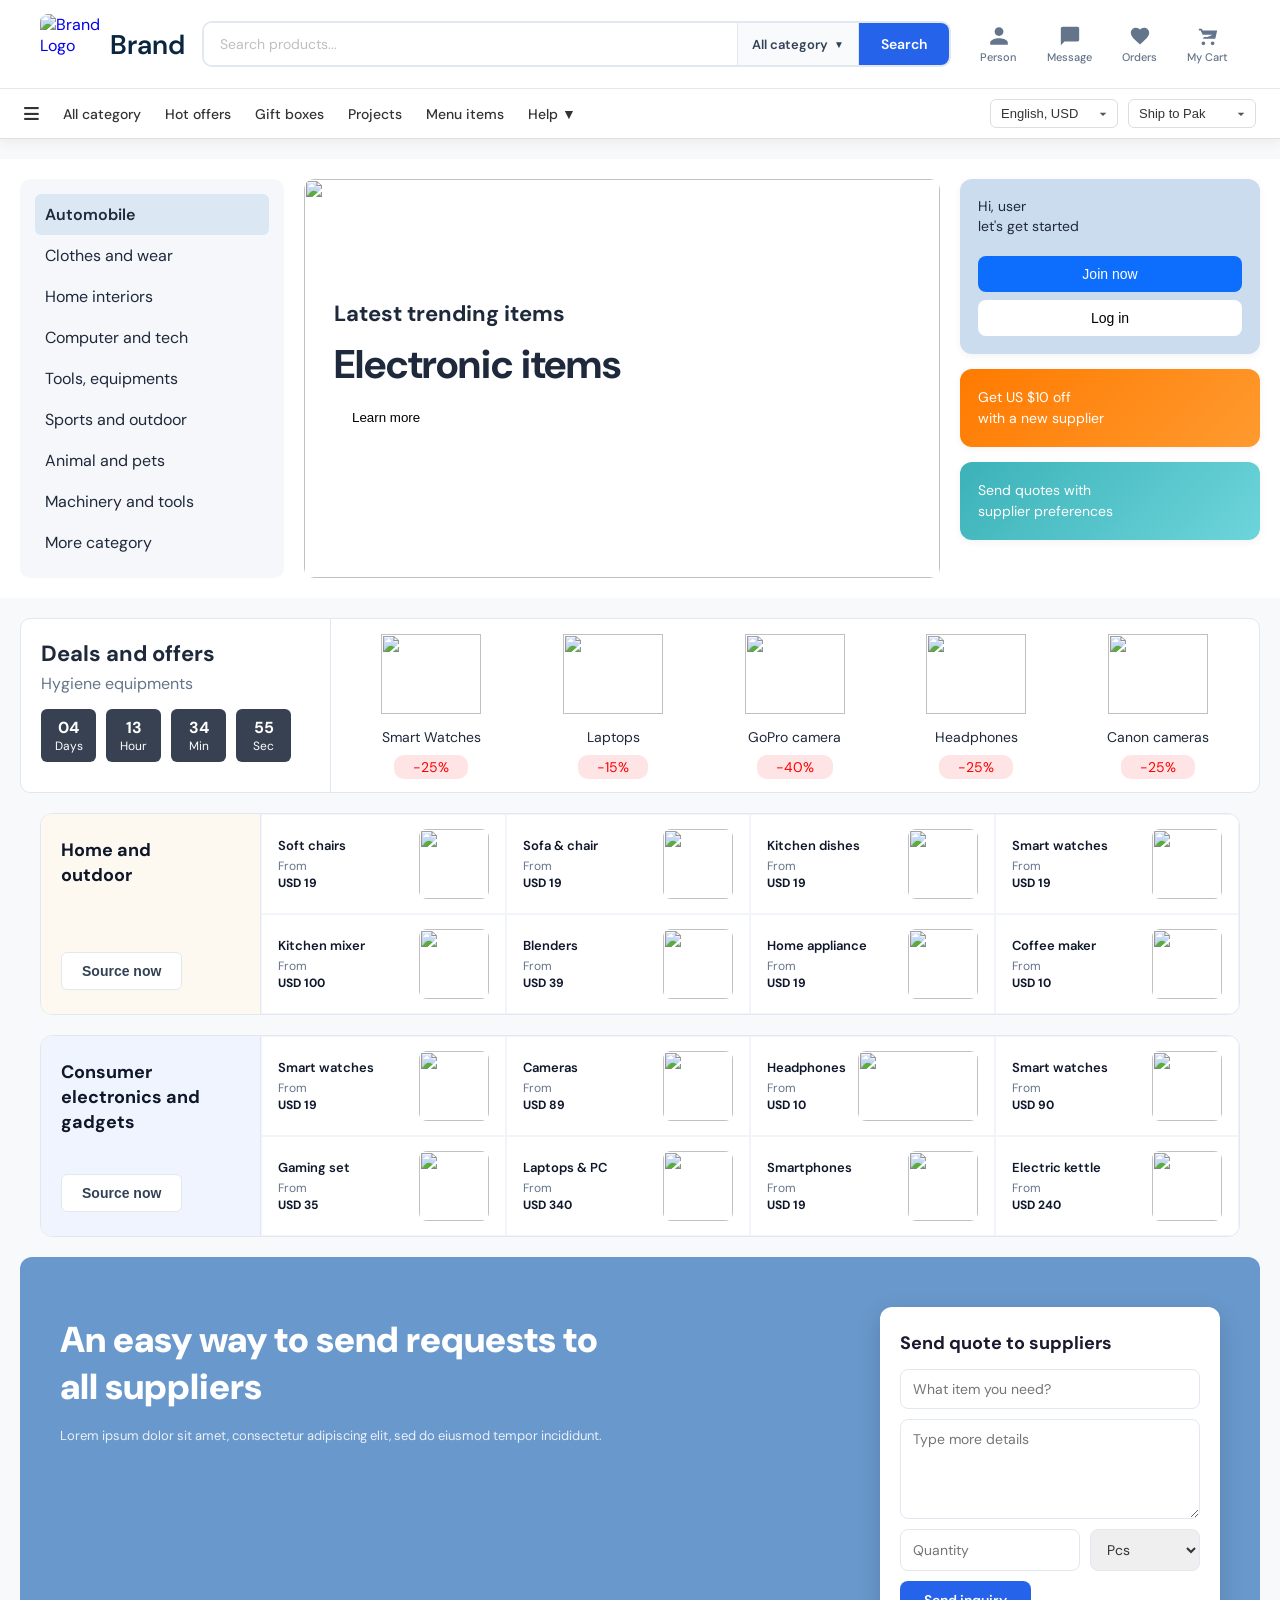
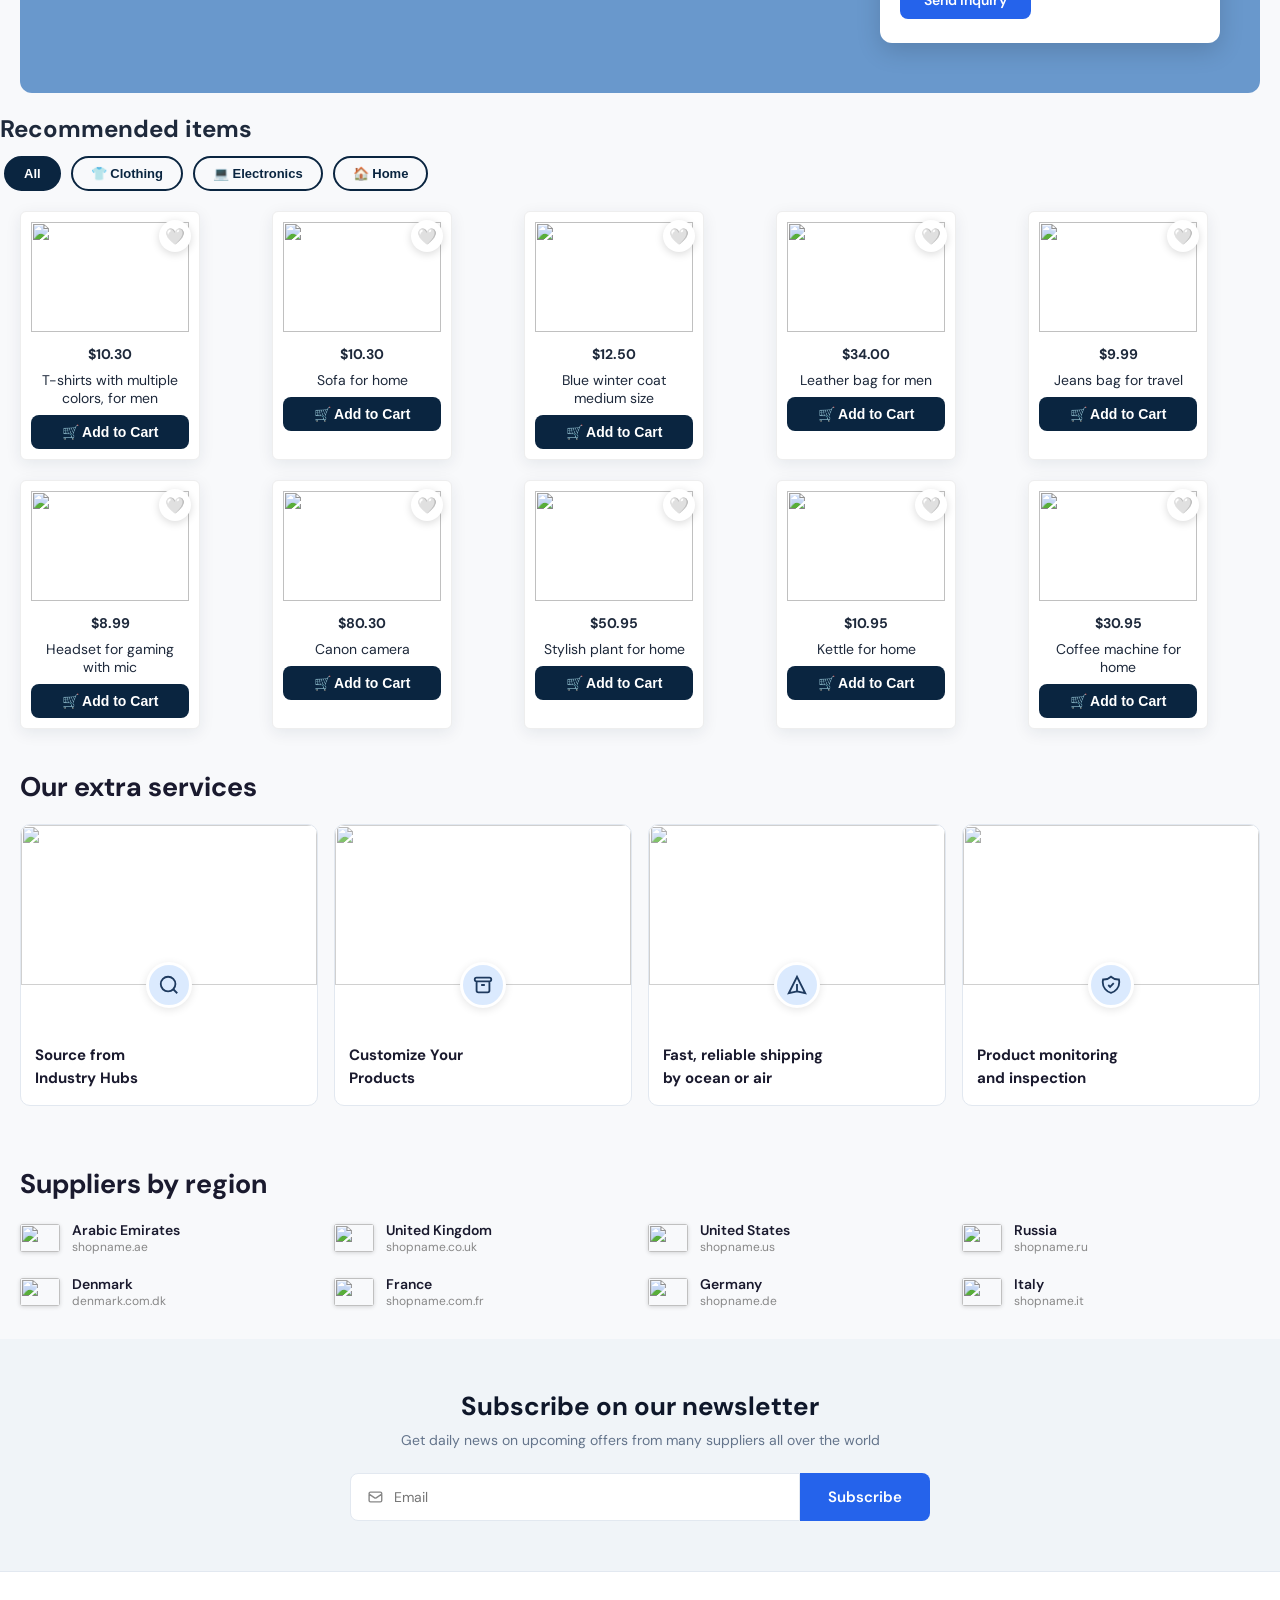
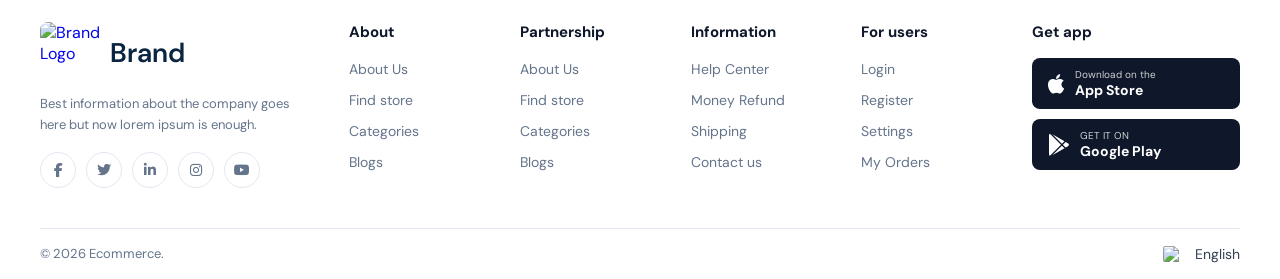
==== commit df759ae6: "Update index.html" ====
--- a/index.html
+++ b/index.html
@@ -44,7 +44,7 @@
       <!-- NAVBAR -->
       <nav>
         <a href="#" class="logo">
-          <img src=``preview.webp" alt="Brand Logo">
+          <img src="`preview.webp" alt="Brand Logo">
           <span class="logo-text">Brand</span>
         </a>
         <div class="search-wrapper">
@@ -157,7 +157,7 @@
       </div>
       <div class="middle">
         <div class="banner">
-          <img src=``Banner.png" alt="">
+          <img src="`Banner.png" alt="">
           <div class="banner-content">
             <h2>Latest trending items</h2>
             <h1>Electronic items</h1>
@@ -188,11 +188,11 @@
         </div>
       </div>
       <div class="deals-right">
-        <div class="deal-card"><img src=``watch.webp"><p>Smart Watches</p><span>-25%</span></div>
-        <div class="deal-card"><img src=``laptop.webp"><p>Laptops</p><span>-15%</span></div>
-        <div class="deal-card"><img src=``camera.webp"><p>GoPro camera</p><span>-40%</span></div>
-        <div class="deal-card"><img src=``headphones.webp"><p>Headphones</p><span>-25%</span></div>
-        <div class="deal-card"><img src=``canon.webp"><p>Canon cameras</p><span>-25%</span></div>
+        <div class="deal-card"><img src="`watch.webp"><p>Smart Watches</p><span>-25%</span></div>
+        <div class="deal-card"><img src="`laptop.webp"><p>Laptops</p><span>-15%</span></div>
+        <div class="deal-card"><img src="`camera.webp"><p>GoPro camera</p><span>-40%</span></div>
+        <div class="deal-card"><img src="`headphones.webp"><p>Headphones</p><span>-25%</span></div>
+        <div class="deal-card"><img src="`canon.webp"><p>Canon cameras</p><span>-25%</span></div>
       </div>
     </section>
 
@@ -202,14 +202,14 @@
         <button class="source-btn">Source now</button>
       </div>
       <div class="cat-products-grid">
-        <div class="cat-product-card"><div class="cat-product-info"><p class="cat-product-name">Soft chairs</p><p class="cat-product-price">From<br><strong>USD 19</strong></p></div><img src=``sofa.jpeg"></div>
-        <div class="cat-product-card"><div class="cat-product-info"><p class="cat-product-name">Sofa & chair</p><p class="cat-product-price">From<br><strong>USD 19</strong></p></div><img src=``lamp1.jpg"></div>
-        <div class="cat-product-card"><div class="cat-product-info"><p class="cat-product-name">Kitchen dishes</p><p class="cat-product-price">From<br><strong>USD 19</strong></p></div><img src=``images1.jpeg"></div>
-        <div class="cat-product-card"><div class="cat-product-info"><p class="cat-product-name">Smart watches</p><p class="cat-product-price">From<br><strong>USD 19</strong></p></div><img src=``watch.webp"></div>
-        <div class="cat-product-card"><div class="cat-product-info"><p class="cat-product-name">Kitchen mixer</p><p class="cat-product-price">From<br><strong>USD 100</strong></p></div><img src=``kitcehn mixer.webp"></div>
-        <div class="cat-product-card"><div class="cat-product-info"><p class="cat-product-name">Blenders</p><p class="cat-product-price">From<br><strong>USD 39</strong></p></div><img src=``images2.jpeg"></div>
-        <div class="cat-product-card"><div class="cat-product-info"><p class="cat-product-name">Home appliance</p><p class="cat-product-price">From<br><strong>USD 19</strong></p></div><img src=``home.webp"></div>
-        <div class="cat-product-card"><div class="cat-product-info"><p class="cat-product-name">Coffee maker</p><p class="cat-product-price">From<br><strong>USD 10</strong></p></div><img src=``coffee.webp"></div>
+        <div class="cat-product-card"><div class="cat-product-info"><p class="cat-product-name">Soft chairs</p><p class="cat-product-price">From<br><strong>USD 19</strong></p></div><img src="`sofa.jpeg"></div>
+        <div class="cat-product-card"><div class="cat-product-info"><p class="cat-product-name">Sofa & chair</p><p class="cat-product-price">From<br><strong>USD 19</strong></p></div><img src="`lamp1.jpg"></div>
+        <div class="cat-product-card"><div class="cat-product-info"><p class="cat-product-name">Kitchen dishes</p><p class="cat-product-price">From<br><strong>USD 19</strong></p></div><img src="`images1.jpeg"></div>
+        <div class="cat-product-card"><div class="cat-product-info"><p class="cat-product-name">Smart watches</p><p class="cat-product-price">From<br><strong>USD 19</strong></p></div><img src="`watch.webp"></div>
+        <div class="cat-product-card"><div class="cat-product-info"><p class="cat-product-name">Kitchen mixer</p><p class="cat-product-price">From<br><strong>USD 100</strong></p></div><img src="`kitcehn mixer.webp"></div>
+        <div class="cat-product-card"><div class="cat-product-info"><p class="cat-product-name">Blenders</p><p class="cat-product-price">From<br><strong>USD 39</strong></p></div><img src="`images2.jpeg"></div>
+        <div class="cat-product-card"><div class="cat-product-info"><p class="cat-product-name">Home appliance</p><p class="cat-product-price">From<br><strong>USD 19</strong></p></div><img src="`home.webp"></div>
+        <div class="cat-product-card"><div class="cat-product-info"><p class="cat-product-name">Coffee maker</p><p class="cat-product-price">From<br><strong>USD 10</strong></p></div><img src="`coffee.webp"></div>
       </div>
     </div>
 
@@ -219,14 +219,14 @@
         <button class="source-btn">Source now</button>
       </div>
       <div class="cat-products-grid">
-        <div class="cat-product-card"><div class="cat-product-info"><p class="cat-product-name">Smart watches</p><p class="cat-product-price">From<br><strong>USD 19</strong></p></div><img src=``watch.webp"></div>
-        <div class="cat-product-card"><div class="cat-product-info"><p class="cat-product-name">Cameras</p><p class="cat-product-price">From<br><strong>USD 89</strong></p></div><img src=``camera.webp"></div>
-        <div class="cat-product-card"><div class="cat-product-info"><p class="cat-product-name">Headphones</p><p class="cat-product-price">From<br><strong>USD 10</strong></p></div><img src=``headphones.webp" style="width:120px;"></div>
-        <div class="cat-product-card"><div class="cat-product-info"><p class="cat-product-name">Smart watches</p><p class="cat-product-price">From<br><strong>USD 90</strong></p></div><img src=``watch.webp"></div>
-        <div class="cat-product-card"><div class="cat-product-info"><p class="cat-product-name">Gaming set</p><p class="cat-product-price">From<br><strong>USD 35</strong></p></div><img src=``f.jpeg"></div>
-        <div class="cat-product-card"><div class="cat-product-info"><p class="cat-product-name">Laptops & PC</p><p class="cat-product-price">From<br><strong>USD 340</strong></p></div><img src=``laptop.webp"></div>
-        <div class="cat-product-card"><div class="cat-product-info"><p class="cat-product-name">Smartphones</p><p class="cat-product-price">From<br><strong>USD 19</strong></p></div><img src=``phone.jpeg"></div>
-        <div class="cat-product-card"><div class="cat-product-info"><p class="cat-product-name">Electric kettle</p><p class="cat-product-price">From<br><strong>USD 240</strong></p></div><img src=``85.png"></div>
+        <div class="cat-product-card"><div class="cat-product-info"><p class="cat-product-name">Smart watches</p><p class="cat-product-price">From<br><strong>USD 19</strong></p></div><img src="`watch.webp"></div>
+        <div class="cat-product-card"><div class="cat-product-info"><p class="cat-product-name">Cameras</p><p class="cat-product-price">From<br><strong>USD 89</strong></p></div><img src="`camera.webp"></div>
+        <div class="cat-product-card"><div class="cat-product-info"><p class="cat-product-name">Headphones</p><p class="cat-product-price">From<br><strong>USD 10</strong></p></div><img src="`headphones.webp" style="width:120px;"></div>
+        <div class="cat-product-card"><div class="cat-product-info"><p class="cat-product-name">Smart watches</p><p class="cat-product-price">From<br><strong>USD 90</strong></p></div><img src="`watch.webp"></div>
+        <div class="cat-product-card"><div class="cat-product-info"><p class="cat-product-name">Gaming set</p><p class="cat-product-price">From<br><strong>USD 35</strong></p></div><img src="`f.jpeg"></div>
+        <div class="cat-product-card"><div class="cat-product-info"><p class="cat-product-name">Laptops & PC</p><p class="cat-product-price">From<br><strong>USD 340</strong></p></div><img src="`laptop.webp"></div>
+        <div class="cat-product-card"><div class="cat-product-info"><p class="cat-product-name">Smartphones</p><p class="cat-product-price">From<br><strong>USD 19</strong></p></div><img src="`phone.jpeg"></div>
+        <div class="cat-product-card"><div class="cat-product-info"><p class="cat-product-name">Electric kettle</p><p class="cat-product-price">From<br><strong>USD 240</strong></p></div><img src="`85.png"></div>
       </div>
     </div>
 
@@ -256,26 +256,26 @@
         <button class="filter-btn" onclick="filterProducts('home', this)">🏠 Home</button>
       </div>
       <div class="items">
-        <div class="card" data-cat="clothing" style="position:relative;"><button class="wish-btn" onclick="toggleWishlist(this)">🤍</button><img src=``shirt1.webp"><p class="price">$10.30</p><p>T-shirts with multiple colors, for men</p><button class="add-cart-btn" onclick="addToCart(this,'T-Shirt',10.30)">🛒 Add to Cart</button></div>
-        <div class="card" data-cat="home" style="position:relative;"><button class="wish-btn" onclick="toggleWishlist(this)">🤍</button><img src=``sofa.jpeg"><p class="price">$10.30</p><p>Sofa for home</p><button class="add-cart-btn" onclick="addToCart(this,'Sofa',10.30)">🛒 Add to Cart</button></div>
-        <div class="card" data-cat="clothing" style="position:relative;"><button class="wish-btn" onclick="toggleWishlist(this)">🤍</button><img src=``coat.jpeg"><p class="price">$12.50</p><p>Blue winter coat medium size</p><button class="add-cart-btn" onclick="addToCart(this,'Blue Coat',12.50)">🛒 Add to Cart</button></div>
-        <div class="card" data-cat="clothing" style="position:relative;"><button class="wish-btn" onclick="toggleWishlist(this)">🤍</button><img src=``wallet.jpeg"><p class="price">$34.00</p><p>Leather bag for men</p><button class="add-cart-btn" onclick="addToCart(this,'Leather Bag',34.00)">🛒 Add to Cart</button></div>
-        <div class="card" data-cat="clothing" style="position:relative;"><button class="wish-btn" onclick="toggleWishlist(this)">🤍</button><img src=``bag.jpeg"><p class="price">$9.99</p><p>Jeans bag for travel</p><button class="add-cart-btn" onclick="addToCart(this,'Jeans Bag',9.99)">🛒 Add to Cart</button></div>
-        <div class="card" data-cat="electronics" style="position:relative;"><button class="wish-btn" onclick="toggleWishlist(this)">🤍</button><img src=``headphones.webp"><p class="price">$8.99</p><p>Headset for gaming with mic</p><button class="add-cart-btn" onclick="addToCart(this,'Headset',8.99)">🛒 Add to Cart</button></div>
-        <div class="card" data-cat="electronics" style="position:relative;"><button class="wish-btn" onclick="toggleWishlist(this)">🤍</button><img src=``cs.jpeg"><p class="price">$80.30</p><p>Canon camera</p><button class="add-cart-btn" onclick="addToCart(this,'Canon Camera',80.30)">🛒 Add to Cart</button></div>
-        <div class="card" data-cat="home" style="position:relative;"><button class="wish-btn" onclick="toggleWishlist(this)">🤍</button><img src=``pot.jpeg"><p class="price">$50.95</p><p>Stylish plant for home</p><button class="add-cart-btn" onclick="addToCart(this,'Stylish Plant',50.95)">🛒 Add to Cart</button></div>
-        <div class="card" data-cat="home" style="position:relative;"><button class="wish-btn" onclick="toggleWishlist(this)">🤍</button><img src=``jug.avif"><p class="price">$10.95</p><p>Kettle for home</p><button class="add-cart-btn" onclick="addToCart(this,'Kettle',10.95)">🛒 Add to Cart</button></div>
-        <div class="card" data-cat="home" style="position:relative;"><button class="wish-btn" onclick="toggleWishlist(this)">🤍</button><img src=``coffee.webp"><p class="price">$30.95</p><p>Coffee machine for home</p><button class="add-cart-btn" onclick="addToCart(this,'Coffee Machine',30.95)">🛒 Add to Cart</button></div>
+        <div class="card" data-cat="clothing" style="position:relative;"><button class="wish-btn" onclick="toggleWishlist(this)">🤍</button><img src="`shirt1.webp"><p class="price">$10.30</p><p>T-shirts with multiple colors, for men</p><button class="add-cart-btn" onclick="addToCart(this,'T-Shirt',10.30)">🛒 Add to Cart</button></div>
+        <div class="card" data-cat="home" style="position:relative;"><button class="wish-btn" onclick="toggleWishlist(this)">🤍</button><img src="`sofa.jpeg"><p class="price">$10.30</p><p>Sofa for home</p><button class="add-cart-btn" onclick="addToCart(this,'Sofa',10.30)">🛒 Add to Cart</button></div>
+        <div class="card" data-cat="clothing" style="position:relative;"><button class="wish-btn" onclick="toggleWishlist(this)">🤍</button><img src="`coat.jpeg"><p class="price">$12.50</p><p>Blue winter coat medium size</p><button class="add-cart-btn" onclick="addToCart(this,'Blue Coat',12.50)">🛒 Add to Cart</button></div>
+        <div class="card" data-cat="clothing" style="position:relative;"><button class="wish-btn" onclick="toggleWishlist(this)">🤍</button><img src="`wallet.jpeg"><p class="price">$34.00</p><p>Leather bag for men</p><button class="add-cart-btn" onclick="addToCart(this,'Leather Bag',34.00)">🛒 Add to Cart</button></div>
+        <div class="card" data-cat="clothing" style="position:relative;"><button class="wish-btn" onclick="toggleWishlist(this)">🤍</button><img src="`bag.jpeg"><p class="price">$9.99</p><p>Jeans bag for travel</p><button class="add-cart-btn" onclick="addToCart(this,'Jeans Bag',9.99)">🛒 Add to Cart</button></div>
+        <div class="card" data-cat="electronics" style="position:relative;"><button class="wish-btn" onclick="toggleWishlist(this)">🤍</button><img src="`headphones.webp"><p class="price">$8.99</p><p>Headset for gaming with mic</p><button class="add-cart-btn" onclick="addToCart(this,'Headset',8.99)">🛒 Add to Cart</button></div>
+        <div class="card" data-cat="electronics" style="position:relative;"><button class="wish-btn" onclick="toggleWishlist(this)">🤍</button><img src="`cs.jpeg"><p class="price">$80.30</p><p>Canon camera</p><button class="add-cart-btn" onclick="addToCart(this,'Canon Camera',80.30)">🛒 Add to Cart</button></div>
+        <div class="card" data-cat="home" style="position:relative;"><button class="wish-btn" onclick="toggleWishlist(this)">🤍</button><img src="`pot.jpeg"><p class="price">$50.95</p><p>Stylish plant for home</p><button class="add-cart-btn" onclick="addToCart(this,'Stylish Plant',50.95)">🛒 Add to Cart</button></div>
+        <div class="card" data-cat="home" style="position:relative;"><button class="wish-btn" onclick="toggleWishlist(this)">🤍</button><img src="`jug.avif"><p class="price">$10.95</p><p>Kettle for home</p><button class="add-cart-btn" onclick="addToCart(this,'Kettle',10.95)">🛒 Add to Cart</button></div>
+        <div class="card" data-cat="home" style="position:relative;"><button class="wish-btn" onclick="toggleWishlist(this)">🤍</button><img src="`coffee.webp"><p class="price">$30.95</p><p>Coffee machine for home</p><button class="add-cart-btn" onclick="addToCart(this,'Coffee Machine',30.95)">🛒 Add to Cart</button></div>
       </div>
     </div>
 
     <div class="services-section">
       <h2>Our extra services</h2>
       <div class="services-grid">
-        <div class="service-card"><div class="img-wrap"><img src=``shipping.jpeg"></div><div class="service-icon-wrap"><svg width="22" height="22" fill="none" stroke="#1e3a5f" stroke-width="2" viewBox="0 0 24 24"><circle cx="11" cy="11" r="8"/><path d="M21 21l-4.35-4.35"/></svg></div><p>Source from<br>Industry Hubs</p></div>
-        <div class="service-card"><div class="img-wrap"><img src=``ds.jpeg"></div><div class="service-icon-wrap"><svg width="22" height="22" fill="none" stroke="#1e3a5f" stroke-width="2" viewBox="0 0 24 24"><path d="M5 8h14M5 8a2 2 0 110-4h14a2 2 0 110 4M5 8v10a2 2 0 002 2h10a2 2 0 002-2V8m-9 4h4"/></svg></div><p>Customize Your<br>Products</p></div>
-        <div class="service-card"><div class="img-wrap"><img src=``air.jpeg"></div><div class="service-icon-wrap"><svg width="22" height="22" fill="none" stroke="#1e3a5f" stroke-width="2" viewBox="0 0 24 24"><path d="M12 19l9 2-9-18-9 18 9-2zm0 0v-8"/></svg></div><p>Fast, reliable shipping<br>by ocean or air</p></div>
-        <div class="service-card"><div class="img-wrap"><img src=``fu.jpeg"></div><div class="service-icon-wrap"><svg width="22" height="22" fill="none" stroke="#1e3a5f" stroke-width="2" viewBox="0 0 24 24"><path d="M9 12l2 2 4-4m5.618-4.016A11.955 11.955 0 0112 2.944a11.955 11.955 0 01-8.618 3.04A12.02 12.02 0 003 9c0 5.591 3.824 10.29 9 11.622 5.176-1.332 9-6.03 9-11.622 0-1.042-.133-2.052-.382-3.016z"/></svg></div><p>Product monitoring<br>and inspection</p></div>
+        <div class="service-card"><div class="img-wrap"><img src="`shipping.jpeg"></div><div class="service-icon-wrap"><svg width="22" height="22" fill="none" stroke="#1e3a5f" stroke-width="2" viewBox="0 0 24 24"><circle cx="11" cy="11" r="8"/><path d="M21 21l-4.35-4.35"/></svg></div><p>Source from<br>Industry Hubs</p></div>
+        <div class="service-card"><div class="img-wrap"><img src="`ds.jpeg"></div><div class="service-icon-wrap"><svg width="22" height="22" fill="none" stroke="#1e3a5f" stroke-width="2" viewBox="0 0 24 24"><path d="M5 8h14M5 8a2 2 0 110-4h14a2 2 0 110 4M5 8v10a2 2 0 002 2h10a2 2 0 002-2V8m-9 4h4"/></svg></div><p>Customize Your<br>Products</p></div>
+        <div class="service-card"><div class="img-wrap"><img src="`air.jpeg"></div><div class="service-icon-wrap"><svg width="22" height="22" fill="none" stroke="#1e3a5f" stroke-width="2" viewBox="0 0 24 24"><path d="M12 19l9 2-9-18-9 18 9-2zm0 0v-8"/></svg></div><p>Fast, reliable shipping<br>by ocean or air</p></div>
+        <div class="service-card"><div class="img-wrap"><img src="`fu.jpeg"></div><div class="service-icon-wrap"><svg width="22" height="22" fill="none" stroke="#1e3a5f" stroke-width="2" viewBox="0 0 24 24"><path d="M9 12l2 2 4-4m5.618-4.016A11.955 11.955 0 0112 2.944a11.955 11.955 0 01-8.618 3.04A12.02 12.02 0 003 9c0 5.591 3.824 10.29 9 11.622 5.176-1.332 9-6.03 9-11.622 0-1.042-.133-2.052-.382-3.016z"/></svg></div><p>Product monitoring<br>and inspection</p></div>
       </div>
     </div>
 
@@ -308,7 +308,7 @@
     <footer>
       <div class="footer-container">
         <div class="footer-brand">
-          <a href="#" class="logo"><img src=``preview.webp" alt="Brand Logo"><span class="logo-text">Brand</span></a>
+          <a href="#" class="logo"><img src="`preview.webp" alt="Brand Logo"><span class="logo-text">Brand</span></a>
           <p>Best information about the company goes here but now lorem ipsum is enough.</p>
           <div class="social-icons">
             <a href="#"><i class="fab fa-facebook-f"></i></a>
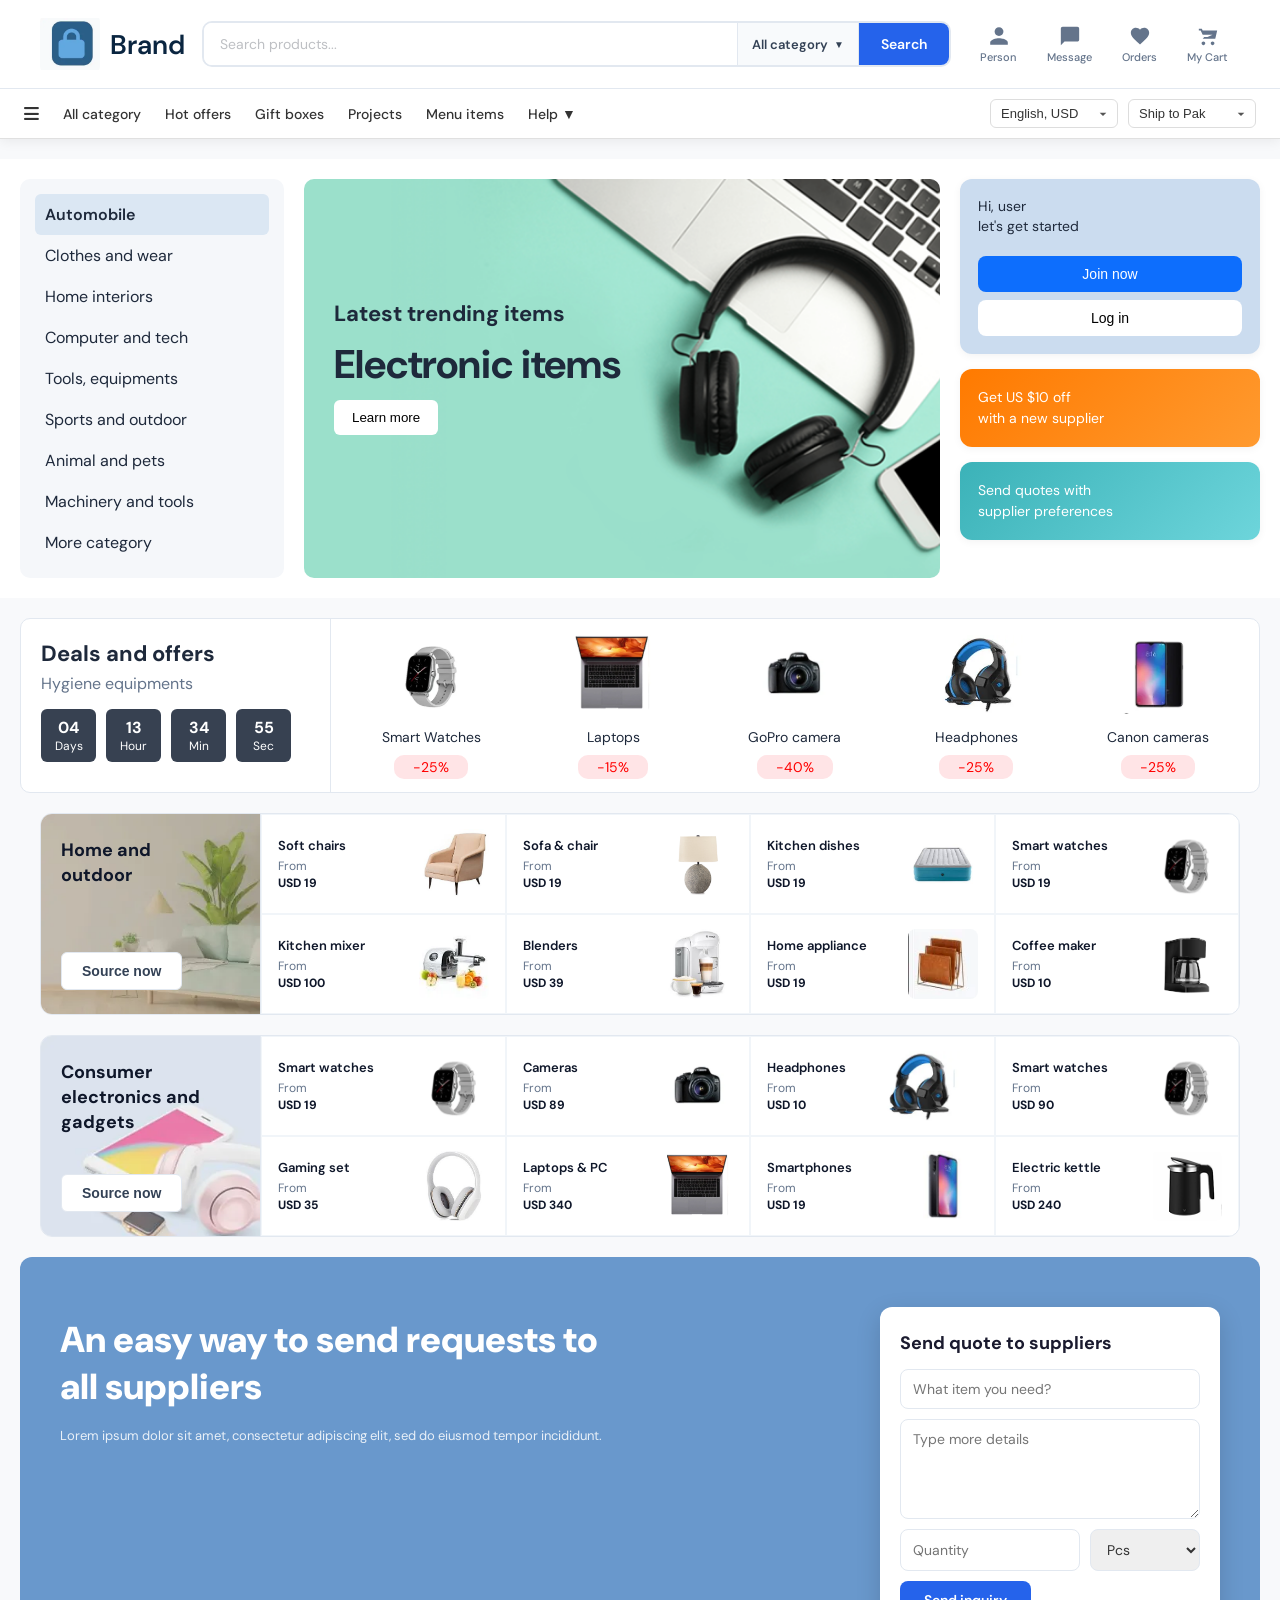
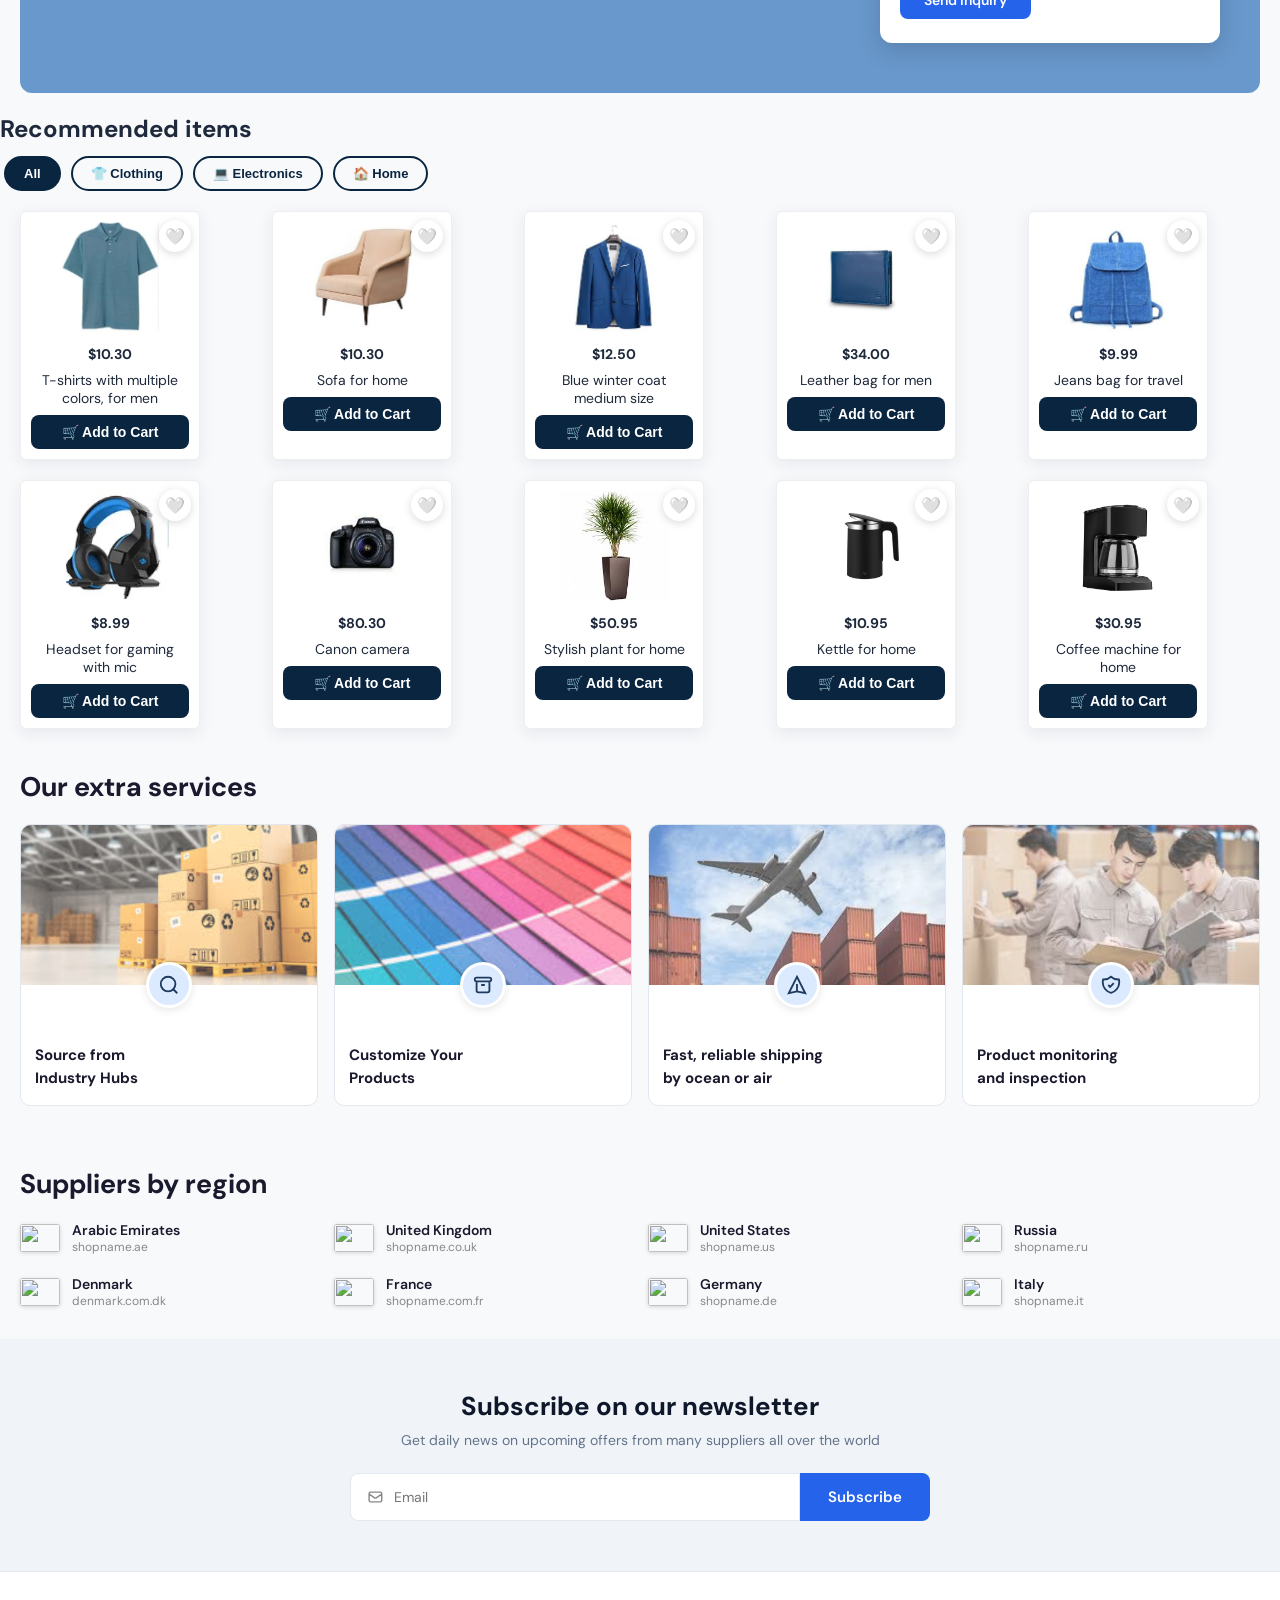
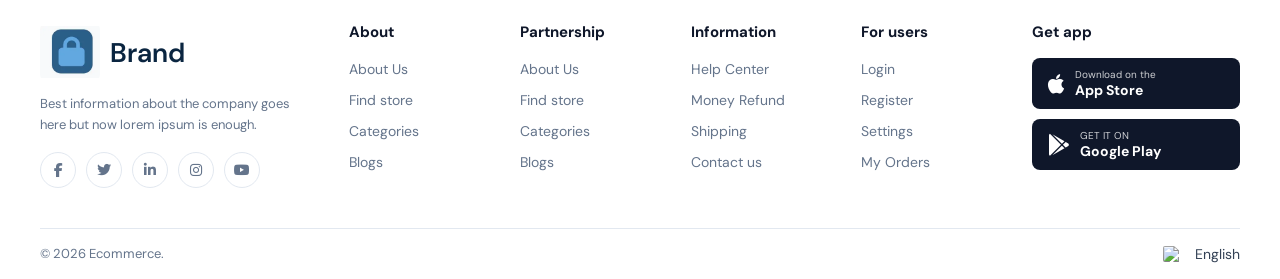
==== commit d2d6390f: "Update index.html" ====
--- a/index.html
+++ b/index.html
@@ -44,7 +44,7 @@
       <!-- NAVBAR -->
       <nav>
         <a href="#" class="logo">
-          <img src="`preview.webp" alt="Brand Logo">
+          <img src="preview.webp" alt="Brand Logo">
           <span class="logo-text">Brand</span>
         </a>
         <div class="search-wrapper">
@@ -157,7 +157,7 @@
       </div>
       <div class="middle">
         <div class="banner">
-          <img src="`Banner.png" alt="">
+          <img src="Banner.png" alt="">
           <div class="banner-content">
             <h2>Latest trending items</h2>
             <h1>Electronic items</h1>
@@ -188,45 +188,45 @@
         </div>
       </div>
       <div class="deals-right">
-        <div class="deal-card"><img src="`watch.webp"><p>Smart Watches</p><span>-25%</span></div>
-        <div class="deal-card"><img src="`laptop.webp"><p>Laptops</p><span>-15%</span></div>
-        <div class="deal-card"><img src="`camera.webp"><p>GoPro camera</p><span>-40%</span></div>
-        <div class="deal-card"><img src="`headphones.webp"><p>Headphones</p><span>-25%</span></div>
-        <div class="deal-card"><img src="`canon.webp"><p>Canon cameras</p><span>-25%</span></div>
+        <div class="deal-card"><img src="watch.webp"><p>Smart Watches</p><span>-25%</span></div>
+        <div class="deal-card"><img src="laptop.webp"><p>Laptops</p><span>-15%</span></div>
+        <div class="deal-card"><img src="camera.webp"><p>GoPro camera</p><span>-40%</span></div>
+        <div class="deal-card"><img src="headphones.webp"><p>Headphones</p><span>-25%</span></div>
+        <div class="deal-card"><img src="canon.webp"><p>Canon cameras</p><span>-25%</span></div>
       </div>
     </section>
 
     <div class="category-section">
-      <div class="cat-left-box" style="background-image: url('``n.webp'); background-size: cover; background-position: center;">
+      <div class="cat-left-box" style="background-image: url('n.webp'); background-size: cover; background-position: center;">
         <h2>Home and <br>outdoor</h2>
         <button class="source-btn">Source now</button>
       </div>
       <div class="cat-products-grid">
-        <div class="cat-product-card"><div class="cat-product-info"><p class="cat-product-name">Soft chairs</p><p class="cat-product-price">From<br><strong>USD 19</strong></p></div><img src="`sofa.jpeg"></div>
-        <div class="cat-product-card"><div class="cat-product-info"><p class="cat-product-name">Sofa & chair</p><p class="cat-product-price">From<br><strong>USD 19</strong></p></div><img src="`lamp1.jpg"></div>
-        <div class="cat-product-card"><div class="cat-product-info"><p class="cat-product-name">Kitchen dishes</p><p class="cat-product-price">From<br><strong>USD 19</strong></p></div><img src="`images1.jpeg"></div>
-        <div class="cat-product-card"><div class="cat-product-info"><p class="cat-product-name">Smart watches</p><p class="cat-product-price">From<br><strong>USD 19</strong></p></div><img src="`watch.webp"></div>
-        <div class="cat-product-card"><div class="cat-product-info"><p class="cat-product-name">Kitchen mixer</p><p class="cat-product-price">From<br><strong>USD 100</strong></p></div><img src="`kitcehn mixer.webp"></div>
-        <div class="cat-product-card"><div class="cat-product-info"><p class="cat-product-name">Blenders</p><p class="cat-product-price">From<br><strong>USD 39</strong></p></div><img src="`images2.jpeg"></div>
-        <div class="cat-product-card"><div class="cat-product-info"><p class="cat-product-name">Home appliance</p><p class="cat-product-price">From<br><strong>USD 19</strong></p></div><img src="`home.webp"></div>
-        <div class="cat-product-card"><div class="cat-product-info"><p class="cat-product-name">Coffee maker</p><p class="cat-product-price">From<br><strong>USD 10</strong></p></div><img src="`coffee.webp"></div>
+        <div class="cat-product-card"><div class="cat-product-info"><p class="cat-product-name">Soft chairs</p><p class="cat-product-price">From<br><strong>USD 19</strong></p></div><img src="sofa.jpeg"></div>
+        <div class="cat-product-card"><div class="cat-product-info"><p class="cat-product-name">Sofa & chair</p><p class="cat-product-price">From<br><strong>USD 19</strong></p></div><img src="lamp1.jpg"></div>
+        <div class="cat-product-card"><div class="cat-product-info"><p class="cat-product-name">Kitchen dishes</p><p class="cat-product-price">From<br><strong>USD 19</strong></p></div><img src="images1.jpeg"></div>
+        <div class="cat-product-card"><div class="cat-product-info"><p class="cat-product-name">Smart watches</p><p class="cat-product-price">From<br><strong>USD 19</strong></p></div><img src="watch.webp"></div>
+        <div class="cat-product-card"><div class="cat-product-info"><p class="cat-product-name">Kitchen mixer</p><p class="cat-product-price">From<br><strong>USD 100</strong></p></div><img src="kitcehn mixer.webp"></div>
+        <div class="cat-product-card"><div class="cat-product-info"><p class="cat-product-name">Blenders</p><p class="cat-product-price">From<br><strong>USD 39</strong></p></div><img src="images2.jpeg"></div>
+        <div class="cat-product-card"><div class="cat-product-info"><p class="cat-product-name">Home appliance</p><p class="cat-product-price">From<br><strong>USD 19</strong></p></div><img src="home.webp"></div>
+        <div class="cat-product-card"><div class="cat-product-info"><p class="cat-product-name">Coffee maker</p><p class="cat-product-price">From<br><strong>USD 10</strong></p></div><img src="coffee.webp"></div>
       </div>
     </div>
 
     <div class="category-section">
-      <div class="cat-left-box electronics" style="background-image: url('``e.webp'); background-size: cover; background-position: center;">
+      <div class="cat-left-box electronics" style="background-image: url('e.webp'); background-size: cover; background-position: center;">
         <h2>Consumer electronics and gadgets</h2>
         <button class="source-btn">Source now</button>
       </div>
       <div class="cat-products-grid">
-        <div class="cat-product-card"><div class="cat-product-info"><p class="cat-product-name">Smart watches</p><p class="cat-product-price">From<br><strong>USD 19</strong></p></div><img src="`watch.webp"></div>
-        <div class="cat-product-card"><div class="cat-product-info"><p class="cat-product-name">Cameras</p><p class="cat-product-price">From<br><strong>USD 89</strong></p></div><img src="`camera.webp"></div>
-        <div class="cat-product-card"><div class="cat-product-info"><p class="cat-product-name">Headphones</p><p class="cat-product-price">From<br><strong>USD 10</strong></p></div><img src="`headphones.webp" style="width:120px;"></div>
-        <div class="cat-product-card"><div class="cat-product-info"><p class="cat-product-name">Smart watches</p><p class="cat-product-price">From<br><strong>USD 90</strong></p></div><img src="`watch.webp"></div>
-        <div class="cat-product-card"><div class="cat-product-info"><p class="cat-product-name">Gaming set</p><p class="cat-product-price">From<br><strong>USD 35</strong></p></div><img src="`f.jpeg"></div>
-        <div class="cat-product-card"><div class="cat-product-info"><p class="cat-product-name">Laptops & PC</p><p class="cat-product-price">From<br><strong>USD 340</strong></p></div><img src="`laptop.webp"></div>
-        <div class="cat-product-card"><div class="cat-product-info"><p class="cat-product-name">Smartphones</p><p class="cat-product-price">From<br><strong>USD 19</strong></p></div><img src="`phone.jpeg"></div>
-        <div class="cat-product-card"><div class="cat-product-info"><p class="cat-product-name">Electric kettle</p><p class="cat-product-price">From<br><strong>USD 240</strong></p></div><img src="`85.png"></div>
+        <div class="cat-product-card"><div class="cat-product-info"><p class="cat-product-name">Smart watches</p><p class="cat-product-price">From<br><strong>USD 19</strong></p></div><img src="watch.webp"></div>
+        <div class="cat-product-card"><div class="cat-product-info"><p class="cat-product-name">Cameras</p><p class="cat-product-price">From<br><strong>USD 89</strong></p></div><img src="camera.webp"></div>
+        <div class="cat-product-card"><div class="cat-product-info"><p class="cat-product-name">Headphones</p><p class="cat-product-price">From<br><strong>USD 10</strong></p></div><img src="headphones.webp" style="width:120px;"></div>
+        <div class="cat-product-card"><div class="cat-product-info"><p class="cat-product-name">Smart watches</p><p class="cat-product-price">From<br><strong>USD 90</strong></p></div><img src="watch.webp"></div>
+        <div class="cat-product-card"><div class="cat-product-info"><p class="cat-product-name">Gaming set</p><p class="cat-product-price">From<br><strong>USD 35</strong></p></div><img src="f.jpeg"></div>
+        <div class="cat-product-card"><div class="cat-product-info"><p class="cat-product-name">Laptops & PC</p><p class="cat-product-price">From<br><strong>USD 340</strong></p></div><img src="laptop.webp"></div>
+        <div class="cat-product-card"><div class="cat-product-info"><p class="cat-product-name">Smartphones</p><p class="cat-product-price">From<br><strong>USD 19</strong></p></div><img src="phone.jpeg"></div>
+        <div class="cat-product-card"><div class="cat-product-info"><p class="cat-product-name">Electric kettle</p><p class="cat-product-price">From<br><strong>USD 240</strong></p></div><img src="85.png"></div>
       </div>
     </div>
 
@@ -256,26 +256,26 @@
         <button class="filter-btn" onclick="filterProducts('home', this)">🏠 Home</button>
       </div>
       <div class="items">
-        <div class="card" data-cat="clothing" style="position:relative;"><button class="wish-btn" onclick="toggleWishlist(this)">🤍</button><img src="`shirt1.webp"><p class="price">$10.30</p><p>T-shirts with multiple colors, for men</p><button class="add-cart-btn" onclick="addToCart(this,'T-Shirt',10.30)">🛒 Add to Cart</button></div>
-        <div class="card" data-cat="home" style="position:relative;"><button class="wish-btn" onclick="toggleWishlist(this)">🤍</button><img src="`sofa.jpeg"><p class="price">$10.30</p><p>Sofa for home</p><button class="add-cart-btn" onclick="addToCart(this,'Sofa',10.30)">🛒 Add to Cart</button></div>
-        <div class="card" data-cat="clothing" style="position:relative;"><button class="wish-btn" onclick="toggleWishlist(this)">🤍</button><img src="`coat.jpeg"><p class="price">$12.50</p><p>Blue winter coat medium size</p><button class="add-cart-btn" onclick="addToCart(this,'Blue Coat',12.50)">🛒 Add to Cart</button></div>
-        <div class="card" data-cat="clothing" style="position:relative;"><button class="wish-btn" onclick="toggleWishlist(this)">🤍</button><img src="`wallet.jpeg"><p class="price">$34.00</p><p>Leather bag for men</p><button class="add-cart-btn" onclick="addToCart(this,'Leather Bag',34.00)">🛒 Add to Cart</button></div>
-        <div class="card" data-cat="clothing" style="position:relative;"><button class="wish-btn" onclick="toggleWishlist(this)">🤍</button><img src="`bag.jpeg"><p class="price">$9.99</p><p>Jeans bag for travel</p><button class="add-cart-btn" onclick="addToCart(this,'Jeans Bag',9.99)">🛒 Add to Cart</button></div>
-        <div class="card" data-cat="electronics" style="position:relative;"><button class="wish-btn" onclick="toggleWishlist(this)">🤍</button><img src="`headphones.webp"><p class="price">$8.99</p><p>Headset for gaming with mic</p><button class="add-cart-btn" onclick="addToCart(this,'Headset',8.99)">🛒 Add to Cart</button></div>
-        <div class="card" data-cat="electronics" style="position:relative;"><button class="wish-btn" onclick="toggleWishlist(this)">🤍</button><img src="`cs.jpeg"><p class="price">$80.30</p><p>Canon camera</p><button class="add-cart-btn" onclick="addToCart(this,'Canon Camera',80.30)">🛒 Add to Cart</button></div>
-        <div class="card" data-cat="home" style="position:relative;"><button class="wish-btn" onclick="toggleWishlist(this)">🤍</button><img src="`pot.jpeg"><p class="price">$50.95</p><p>Stylish plant for home</p><button class="add-cart-btn" onclick="addToCart(this,'Stylish Plant',50.95)">🛒 Add to Cart</button></div>
-        <div class="card" data-cat="home" style="position:relative;"><button class="wish-btn" onclick="toggleWishlist(this)">🤍</button><img src="`jug.avif"><p class="price">$10.95</p><p>Kettle for home</p><button class="add-cart-btn" onclick="addToCart(this,'Kettle',10.95)">🛒 Add to Cart</button></div>
-        <div class="card" data-cat="home" style="position:relative;"><button class="wish-btn" onclick="toggleWishlist(this)">🤍</button><img src="`coffee.webp"><p class="price">$30.95</p><p>Coffee machine for home</p><button class="add-cart-btn" onclick="addToCart(this,'Coffee Machine',30.95)">🛒 Add to Cart</button></div>
+        <div class="card" data-cat="clothing" style="position:relative;"><button class="wish-btn" onclick="toggleWishlist(this)">🤍</button><img src="shirt1.webp"><p class="price">$10.30</p><p>T-shirts with multiple colors, for men</p><button class="add-cart-btn" onclick="addToCart(this,'T-Shirt',10.30)">🛒 Add to Cart</button></div>
+        <div class="card" data-cat="home" style="position:relative;"><button class="wish-btn" onclick="toggleWishlist(this)">🤍</button><img src="sofa.jpeg"><p class="price">$10.30</p><p>Sofa for home</p><button class="add-cart-btn" onclick="addToCart(this,'Sofa',10.30)">🛒 Add to Cart</button></div>
+        <div class="card" data-cat="clothing" style="position:relative;"><button class="wish-btn" onclick="toggleWishlist(this)">🤍</button><img src="coat.jpeg"><p class="price">$12.50</p><p>Blue winter coat medium size</p><button class="add-cart-btn" onclick="addToCart(this,'Blue Coat',12.50)">🛒 Add to Cart</button></div>
+        <div class="card" data-cat="clothing" style="position:relative;"><button class="wish-btn" onclick="toggleWishlist(this)">🤍</button><img src="wallet.jpeg"><p class="price">$34.00</p><p>Leather bag for men</p><button class="add-cart-btn" onclick="addToCart(this,'Leather Bag',34.00)">🛒 Add to Cart</button></div>
+        <div class="card" data-cat="clothing" style="position:relative;"><button class="wish-btn" onclick="toggleWishlist(this)">🤍</button><img src="bag.jpeg"><p class="price">$9.99</p><p>Jeans bag for travel</p><button class="add-cart-btn" onclick="addToCart(this,'Jeans Bag',9.99)">🛒 Add to Cart</button></div>
+        <div class="card" data-cat="electronics" style="position:relative;"><button class="wish-btn" onclick="toggleWishlist(this)">🤍</button><img src="headphones.webp"><p class="price">$8.99</p><p>Headset for gaming with mic</p><button class="add-cart-btn" onclick="addToCart(this,'Headset',8.99)">🛒 Add to Cart</button></div>
+        <div class="card" data-cat="electronics" style="position:relative;"><button class="wish-btn" onclick="toggleWishlist(this)">🤍</button><img src="cs.jpeg"><p class="price">$80.30</p><p>Canon camera</p><button class="add-cart-btn" onclick="addToCart(this,'Canon Camera',80.30)">🛒 Add to Cart</button></div>
+        <div class="card" data-cat="home" style="position:relative;"><button class="wish-btn" onclick="toggleWishlist(this)">🤍</button><img src="pot.jpeg"><p class="price">$50.95</p><p>Stylish plant for home</p><button class="add-cart-btn" onclick="addToCart(this,'Stylish Plant',50.95)">🛒 Add to Cart</button></div>
+        <div class="card" data-cat="home" style="position:relative;"><button class="wish-btn" onclick="toggleWishlist(this)">🤍</button><img src="jug.avif"><p class="price">$10.95</p><p>Kettle for home</p><button class="add-cart-btn" onclick="addToCart(this,'Kettle',10.95)">🛒 Add to Cart</button></div>
+        <div class="card" data-cat="home" style="position:relative;"><button class="wish-btn" onclick="toggleWishlist(this)">🤍</button><img src="coffee.webp"><p class="price">$30.95</p><p>Coffee machine for home</p><button class="add-cart-btn" onclick="addToCart(this,'Coffee Machine',30.95)">🛒 Add to Cart</button></div>
       </div>
     </div>
 
     <div class="services-section">
       <h2>Our extra services</h2>
       <div class="services-grid">
-        <div class="service-card"><div class="img-wrap"><img src="`shipping.jpeg"></div><div class="service-icon-wrap"><svg width="22" height="22" fill="none" stroke="#1e3a5f" stroke-width="2" viewBox="0 0 24 24"><circle cx="11" cy="11" r="8"/><path d="M21 21l-4.35-4.35"/></svg></div><p>Source from<br>Industry Hubs</p></div>
-        <div class="service-card"><div class="img-wrap"><img src="`ds.jpeg"></div><div class="service-icon-wrap"><svg width="22" height="22" fill="none" stroke="#1e3a5f" stroke-width="2" viewBox="0 0 24 24"><path d="M5 8h14M5 8a2 2 0 110-4h14a2 2 0 110 4M5 8v10a2 2 0 002 2h10a2 2 0 002-2V8m-9 4h4"/></svg></div><p>Customize Your<br>Products</p></div>
-        <div class="service-card"><div class="img-wrap"><img src="`air.jpeg"></div><div class="service-icon-wrap"><svg width="22" height="22" fill="none" stroke="#1e3a5f" stroke-width="2" viewBox="0 0 24 24"><path d="M12 19l9 2-9-18-9 18 9-2zm0 0v-8"/></svg></div><p>Fast, reliable shipping<br>by ocean or air</p></div>
-        <div class="service-card"><div class="img-wrap"><img src="`fu.jpeg"></div><div class="service-icon-wrap"><svg width="22" height="22" fill="none" stroke="#1e3a5f" stroke-width="2" viewBox="0 0 24 24"><path d="M9 12l2 2 4-4m5.618-4.016A11.955 11.955 0 0112 2.944a11.955 11.955 0 01-8.618 3.04A12.02 12.02 0 003 9c0 5.591 3.824 10.29 9 11.622 5.176-1.332 9-6.03 9-11.622 0-1.042-.133-2.052-.382-3.016z"/></svg></div><p>Product monitoring<br>and inspection</p></div>
+        <div class="service-card"><div class="img-wrap"><img src="shipping.jpeg"></div><div class="service-icon-wrap"><svg width="22" height="22" fill="none" stroke="#1e3a5f" stroke-width="2" viewBox="0 0 24 24"><circle cx="11" cy="11" r="8"/><path d="M21 21l-4.35-4.35"/></svg></div><p>Source from<br>Industry Hubs</p></div>
+        <div class="service-card"><div class="img-wrap"><img src="ds.jpeg"></div><div class="service-icon-wrap"><svg width="22" height="22" fill="none" stroke="#1e3a5f" stroke-width="2" viewBox="0 0 24 24"><path d="M5 8h14M5 8a2 2 0 110-4h14a2 2 0 110 4M5 8v10a2 2 0 002 2h10a2 2 0 002-2V8m-9 4h4"/></svg></div><p>Customize Your<br>Products</p></div>
+        <div class="service-card"><div class="img-wrap"><img src="air.jpeg"></div><div class="service-icon-wrap"><svg width="22" height="22" fill="none" stroke="#1e3a5f" stroke-width="2" viewBox="0 0 24 24"><path d="M12 19l9 2-9-18-9 18 9-2zm0 0v-8"/></svg></div><p>Fast, reliable shipping<br>by ocean or air</p></div>
+        <div class="service-card"><div class="img-wrap"><img src="fu.jpeg"></div><div class="service-icon-wrap"><svg width="22" height="22" fill="none" stroke="#1e3a5f" stroke-width="2" viewBox="0 0 24 24"><path d="M9 12l2 2 4-4m5.618-4.016A11.955 11.955 0 0112 2.944a11.955 11.955 0 01-8.618 3.04A12.02 12.02 0 003 9c0 5.591 3.824 10.29 9 11.622 5.176-1.332 9-6.03 9-11.622 0-1.042-.133-2.052-.382-3.016z"/></svg></div><p>Product monitoring<br>and inspection</p></div>
       </div>
     </div>
 
@@ -308,7 +308,7 @@
     <footer>
       <div class="footer-container">
         <div class="footer-brand">
-          <a href="#" class="logo"><img src="`preview.webp" alt="Brand Logo"><span class="logo-text">Brand</span></a>
+          <a href="#" class="logo"><img src="preview.webp" alt="Brand Logo"><span class="logo-text">Brand</span></a>
           <p>Best information about the company goes here but now lorem ipsum is enough.</p>
           <div class="social-icons">
             <a href="#"><i class="fab fa-facebook-f"></i></a>
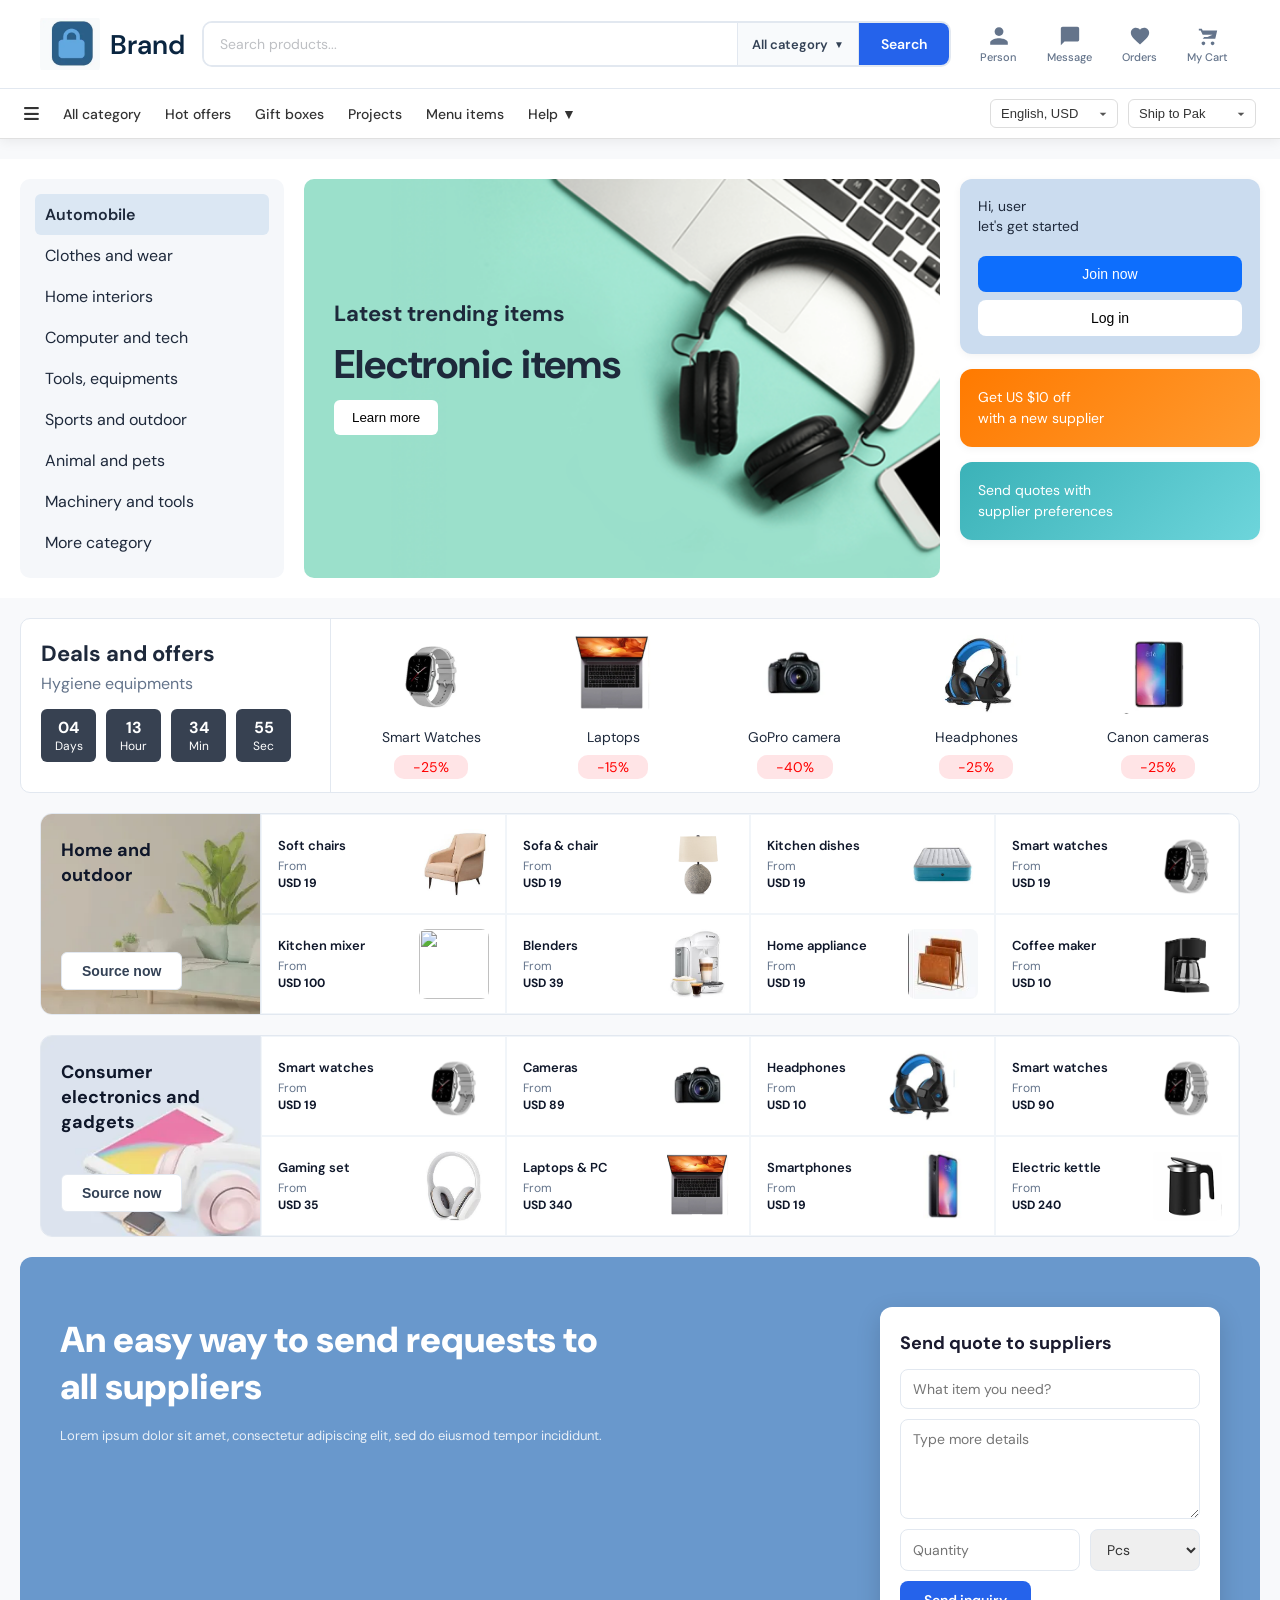
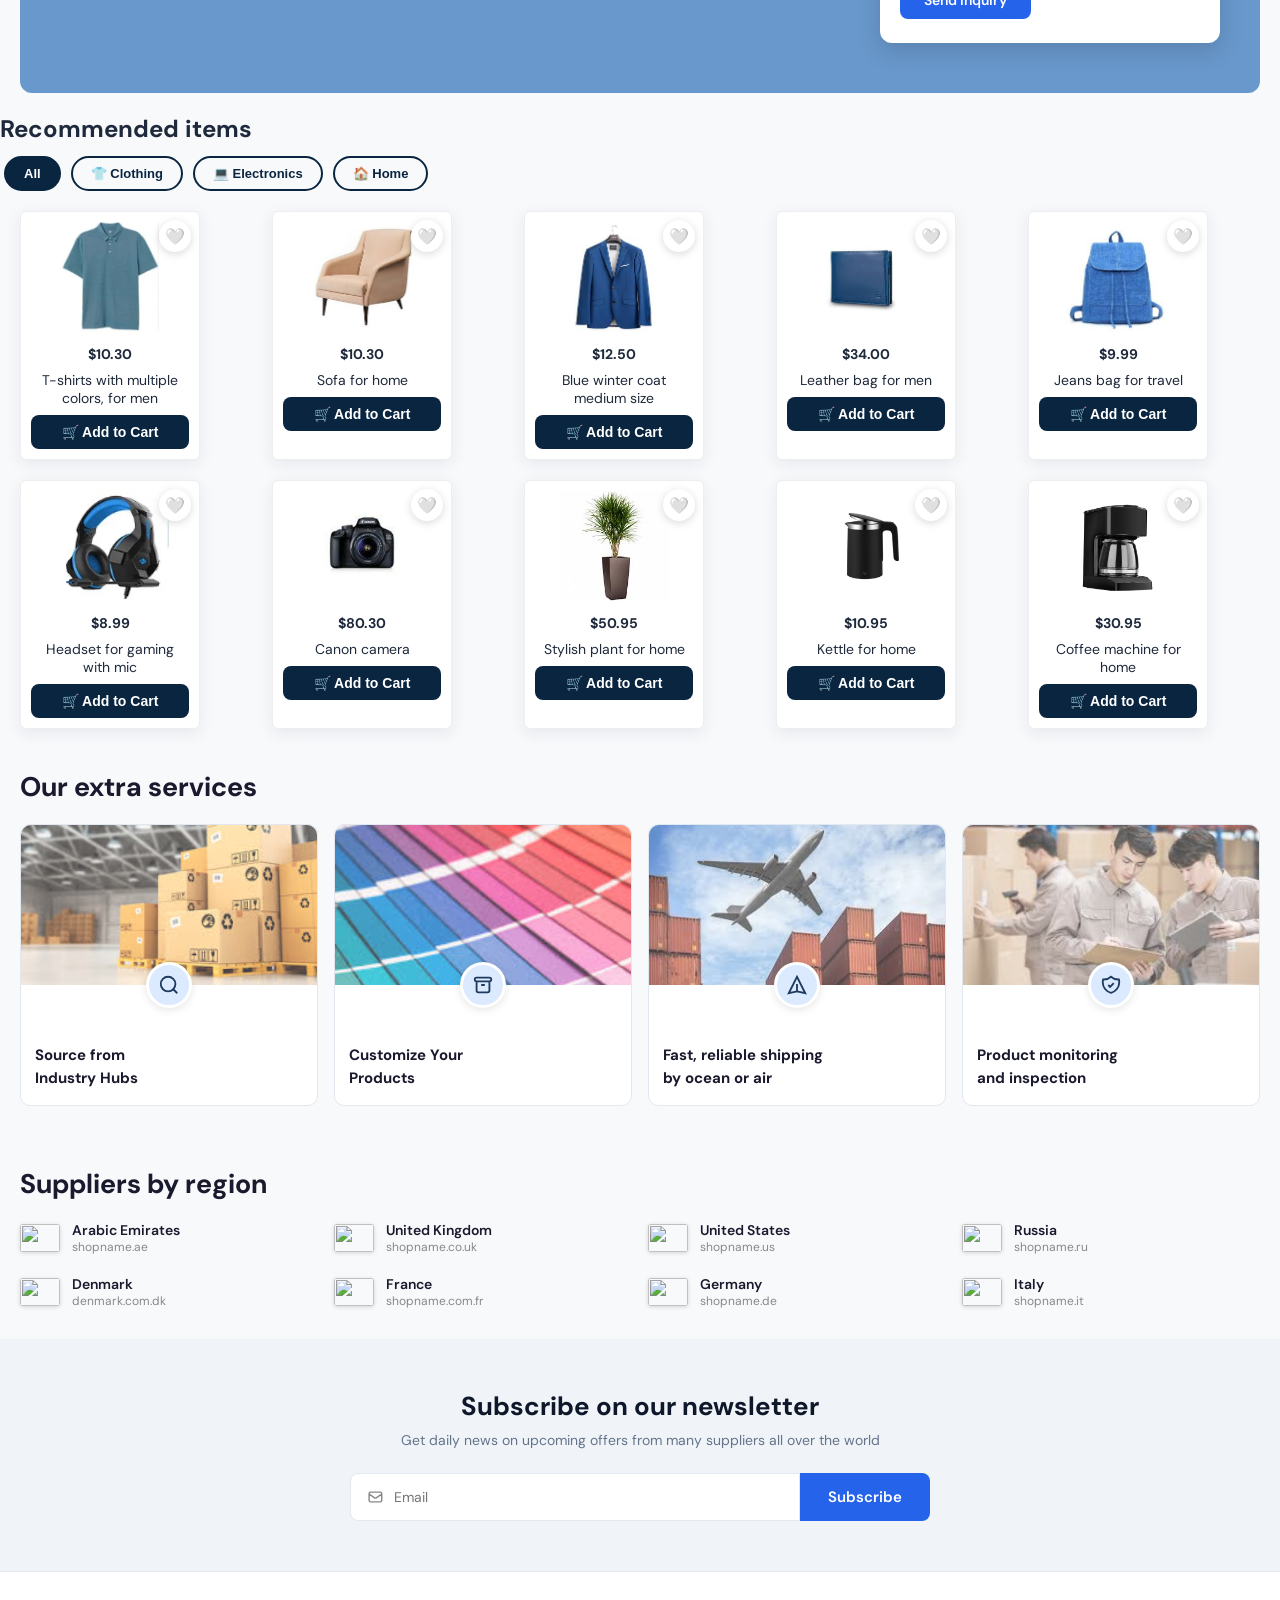
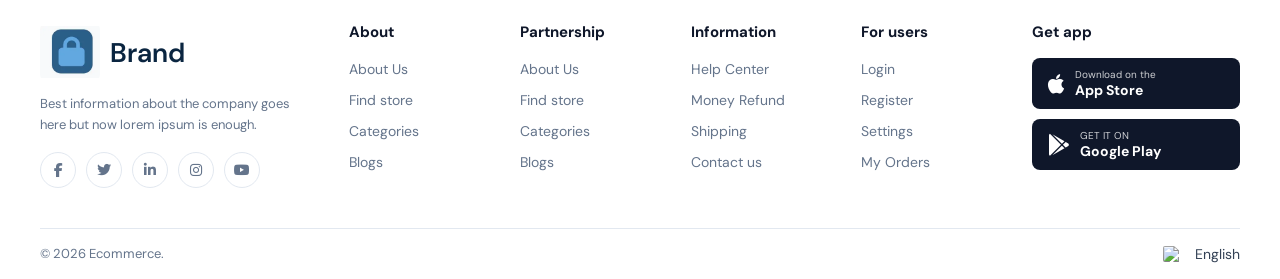
==== commit 5711b71f: "Update index.html" ====
--- a/index.html
+++ b/index.html
@@ -206,7 +206,7 @@
         <div class="cat-product-card"><div class="cat-product-info"><p class="cat-product-name">Sofa & chair</p><p class="cat-product-price">From<br><strong>USD 19</strong></p></div><img src="lamp1.jpg"></div>
         <div class="cat-product-card"><div class="cat-product-info"><p class="cat-product-name">Kitchen dishes</p><p class="cat-product-price">From<br><strong>USD 19</strong></p></div><img src="images1.jpeg"></div>
         <div class="cat-product-card"><div class="cat-product-info"><p class="cat-product-name">Smart watches</p><p class="cat-product-price">From<br><strong>USD 19</strong></p></div><img src="watch.webp"></div>
-        <div class="cat-product-card"><div class="cat-product-info"><p class="cat-product-name">Kitchen mixer</p><p class="cat-product-price">From<br><strong>USD 100</strong></p></div><img src="kitcehn mixer.webp"></div>
+        <div class="cat-product-card"><div class="cat-product-info"><p class="cat-product-name">Kitchen mixer</p><p class="cat-product-price">From<br><strong>USD 100</strong></p></div><img src="mixer.webp"></div>
         <div class="cat-product-card"><div class="cat-product-info"><p class="cat-product-name">Blenders</p><p class="cat-product-price">From<br><strong>USD 39</strong></p></div><img src="images2.jpeg"></div>
         <div class="cat-product-card"><div class="cat-product-info"><p class="cat-product-name">Home appliance</p><p class="cat-product-price">From<br><strong>USD 19</strong></p></div><img src="home.webp"></div>
         <div class="cat-product-card"><div class="cat-product-info"><p class="cat-product-name">Coffee maker</p><p class="cat-product-price">From<br><strong>USD 10</strong></p></div><img src="coffee.webp"></div>
--- a/website.css
+++ b/website.css
@@ -2838,3 +2838,70 @@
   opacity: 1;
   transform: translateY(0);
 }
+
+
+/* ===== MOBILE FIXES ===== */
+@media (max-width: 768px) {
+
+  /* Fix 2: Recommended items heading chipki hui */
+  .recommended {
+    padding: 20px 16px;
+  }
+  .recommended h2 {
+    margin-bottom: 12px;
+  }
+
+  /* Fix 3: Description + sidebar — stack karo */
+  .page-wrapper {
+    flex-direction: column !important;
+    padding: 16px !important;
+  }
+  .left-content {
+    width: 100% !important;
+  }
+  .right-sidebar {
+    width: 100% !important;
+    margin-top: 20px;
+  }
+  .right-sidebar .sidebar-inner {
+    display: grid;
+    grid-template-columns: 1fr 1fr;
+    gap: 10px;
+  }
+
+  /* Fix 4: Navbar overflow theek karo */
+  .top-menu {
+    overflow-x: auto;
+    white-space: nowrap;
+    -webkit-overflow-scrolling: touch;
+  }
+  .menu-left {
+    display: flex;
+    flex-wrap: nowrap;
+    gap: 12px;
+  }
+  .menu-right {
+    display: none;
+  }
+
+  /* Fix 1: Category section grid */
+  .cat-products-grid {
+    grid-template-columns: repeat(2, 1fr) !important;
+  }
+  .category-section {
+    flex-direction: column !important;
+  }
+  .cat-left-box {
+    width: 100% !important;
+    min-height: 150px !important;
+  }
+
+  /* Fix 4: Navbar logo overlap */
+  nav {
+    flex-wrap: nowrap;
+    overflow: hidden;
+  }
+  .logo-text {
+    font-size: 16px;
+  }
+}
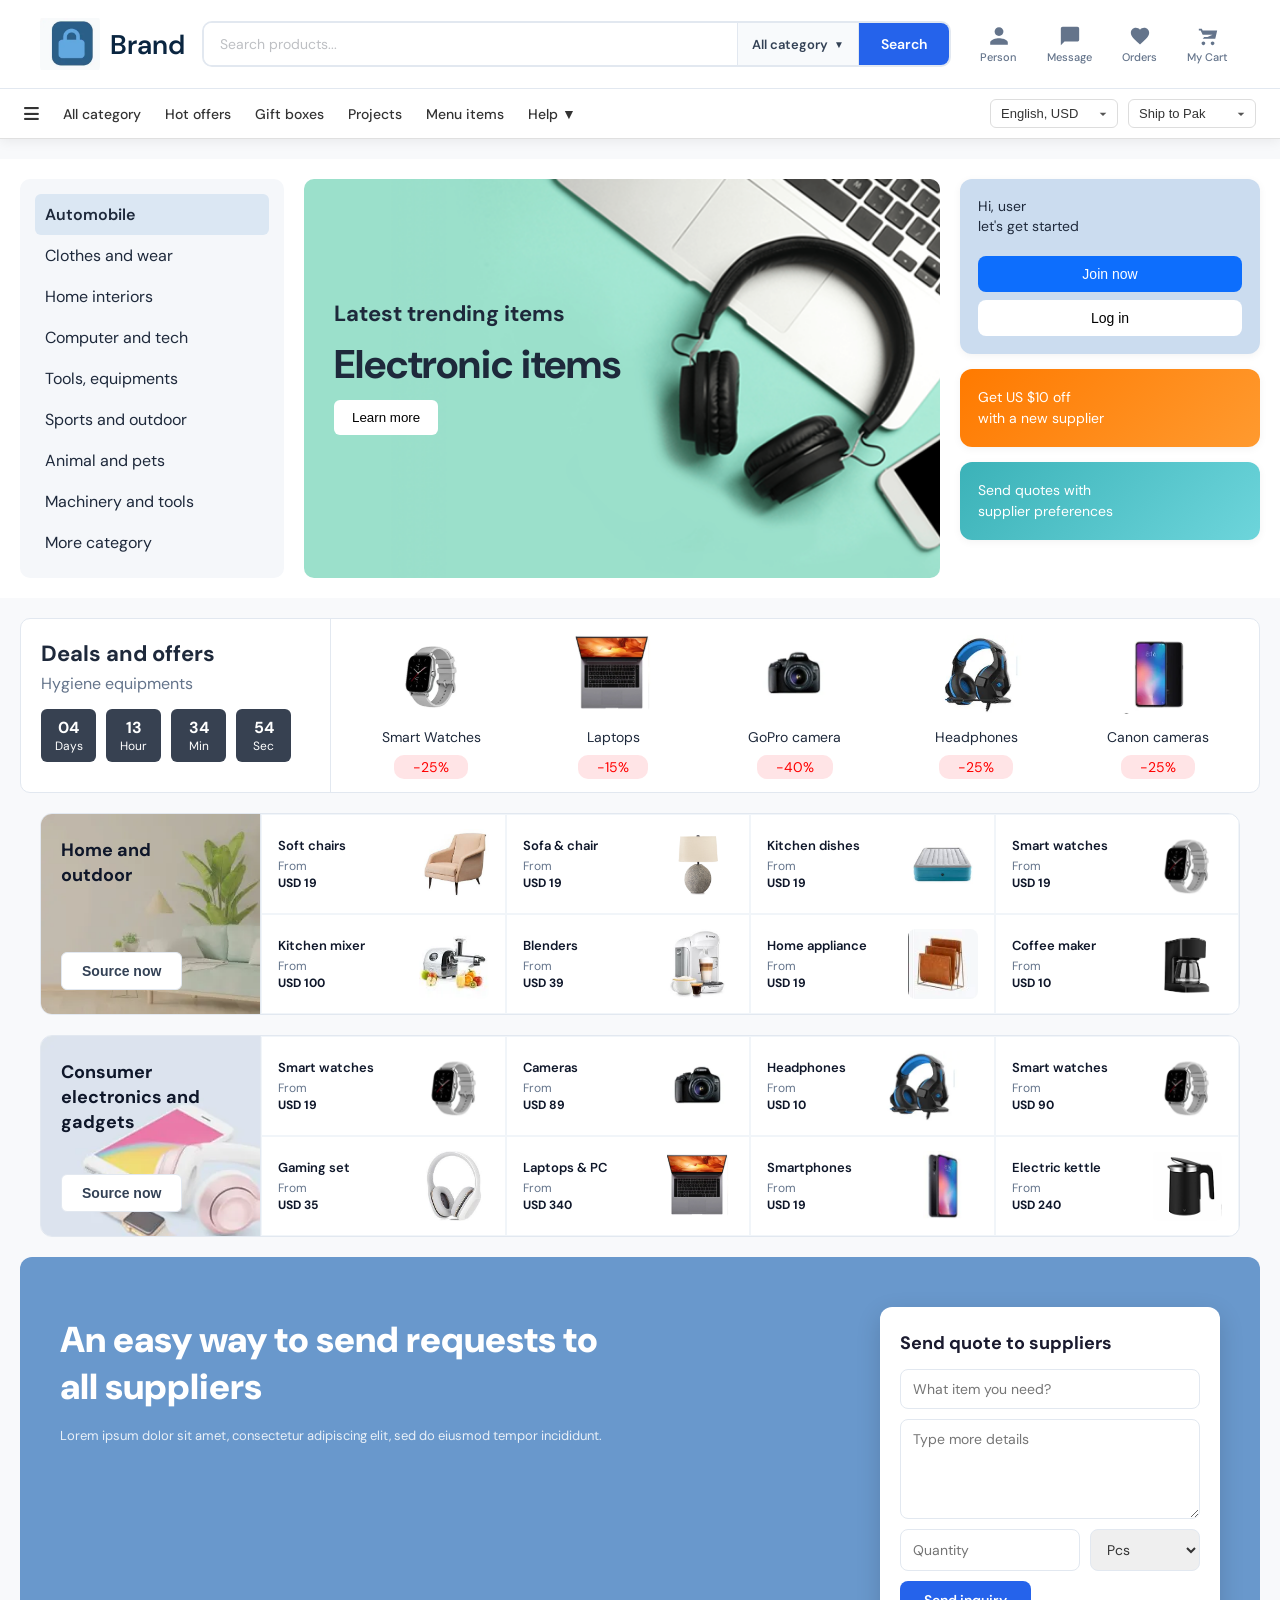
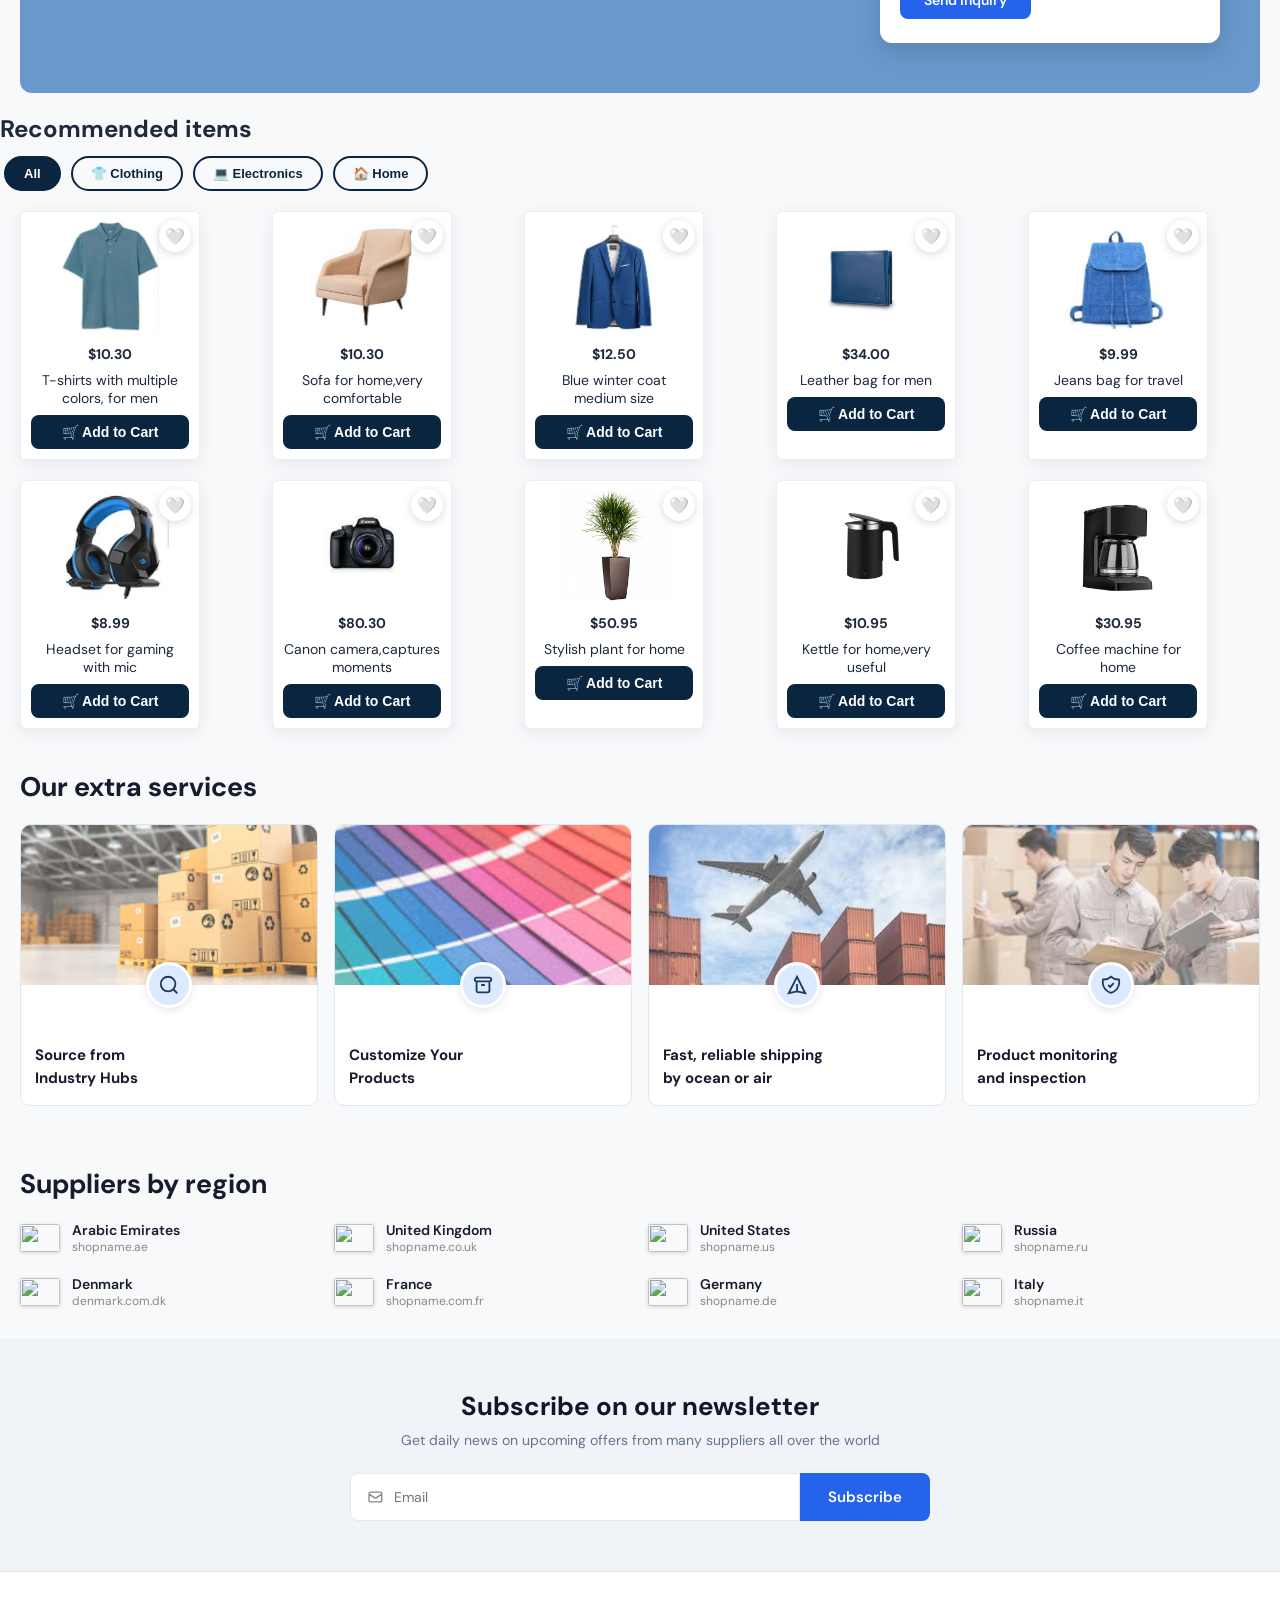
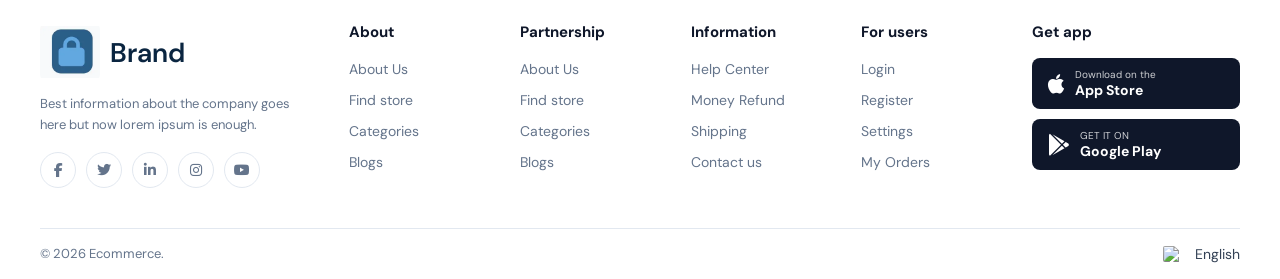
==== commit 8607eb29: "Update index.html" ====
--- a/index.html
+++ b/index.html
@@ -257,14 +257,14 @@
       </div>
       <div class="items">
         <div class="card" data-cat="clothing" style="position:relative;"><button class="wish-btn" onclick="toggleWishlist(this)">🤍</button><img src="shirt1.webp"><p class="price">$10.30</p><p>T-shirts with multiple colors, for men</p><button class="add-cart-btn" onclick="addToCart(this,'T-Shirt',10.30)">🛒 Add to Cart</button></div>
-        <div class="card" data-cat="home" style="position:relative;"><button class="wish-btn" onclick="toggleWishlist(this)">🤍</button><img src="sofa.jpeg"><p class="price">$10.30</p><p>Sofa for home</p><button class="add-cart-btn" onclick="addToCart(this,'Sofa',10.30)">🛒 Add to Cart</button></div>
+        <div class="card" data-cat="home" style="position:relative;"><button class="wish-btn" onclick="toggleWishlist(this)">🤍</button><img src="sofa.jpeg"><p class="price">$10.30</p><p>Sofa for home,very comfortable</p><button class="add-cart-btn" onclick="addToCart(this,'Sofa',10.30)">🛒 Add to Cart</button></div>
         <div class="card" data-cat="clothing" style="position:relative;"><button class="wish-btn" onclick="toggleWishlist(this)">🤍</button><img src="coat.jpeg"><p class="price">$12.50</p><p>Blue winter coat medium size</p><button class="add-cart-btn" onclick="addToCart(this,'Blue Coat',12.50)">🛒 Add to Cart</button></div>
         <div class="card" data-cat="clothing" style="position:relative;"><button class="wish-btn" onclick="toggleWishlist(this)">🤍</button><img src="wallet.jpeg"><p class="price">$34.00</p><p>Leather bag for men</p><button class="add-cart-btn" onclick="addToCart(this,'Leather Bag',34.00)">🛒 Add to Cart</button></div>
         <div class="card" data-cat="clothing" style="position:relative;"><button class="wish-btn" onclick="toggleWishlist(this)">🤍</button><img src="bag.jpeg"><p class="price">$9.99</p><p>Jeans bag for travel</p><button class="add-cart-btn" onclick="addToCart(this,'Jeans Bag',9.99)">🛒 Add to Cart</button></div>
         <div class="card" data-cat="electronics" style="position:relative;"><button class="wish-btn" onclick="toggleWishlist(this)">🤍</button><img src="headphones.webp"><p class="price">$8.99</p><p>Headset for gaming with mic</p><button class="add-cart-btn" onclick="addToCart(this,'Headset',8.99)">🛒 Add to Cart</button></div>
-        <div class="card" data-cat="electronics" style="position:relative;"><button class="wish-btn" onclick="toggleWishlist(this)">🤍</button><img src="cs.jpeg"><p class="price">$80.30</p><p>Canon camera</p><button class="add-cart-btn" onclick="addToCart(this,'Canon Camera',80.30)">🛒 Add to Cart</button></div>
+        <div class="card" data-cat="electronics" style="position:relative;"><button class="wish-btn" onclick="toggleWishlist(this)">🤍</button><img src="cs.jpeg"><p class="price">$80.30</p><p>Canon camera,captures moments</p><button class="add-cart-btn" onclick="addToCart(this,'Canon Camera',80.30)">🛒 Add to Cart</button></div>
         <div class="card" data-cat="home" style="position:relative;"><button class="wish-btn" onclick="toggleWishlist(this)">🤍</button><img src="pot.jpeg"><p class="price">$50.95</p><p>Stylish plant for home</p><button class="add-cart-btn" onclick="addToCart(this,'Stylish Plant',50.95)">🛒 Add to Cart</button></div>
-        <div class="card" data-cat="home" style="position:relative;"><button class="wish-btn" onclick="toggleWishlist(this)">🤍</button><img src="jug.avif"><p class="price">$10.95</p><p>Kettle for home</p><button class="add-cart-btn" onclick="addToCart(this,'Kettle',10.95)">🛒 Add to Cart</button></div>
+        <div class="card" data-cat="home" style="position:relative;"><button class="wish-btn" onclick="toggleWishlist(this)">🤍</button><img src="jug.avif"><p class="price">$10.95</p><p>Kettle for home,very useful</p><button class="add-cart-btn" onclick="addToCart(this,'Kettle',10.95)">🛒 Add to Cart</button></div>
         <div class="card" data-cat="home" style="position:relative;"><button class="wish-btn" onclick="toggleWishlist(this)">🤍</button><img src="coffee.webp"><p class="price">$30.95</p><p>Coffee machine for home</p><button class="add-cart-btn" onclick="addToCart(this,'Coffee Machine',30.95)">🛒 Add to Cart</button></div>
       </div>
     </div>
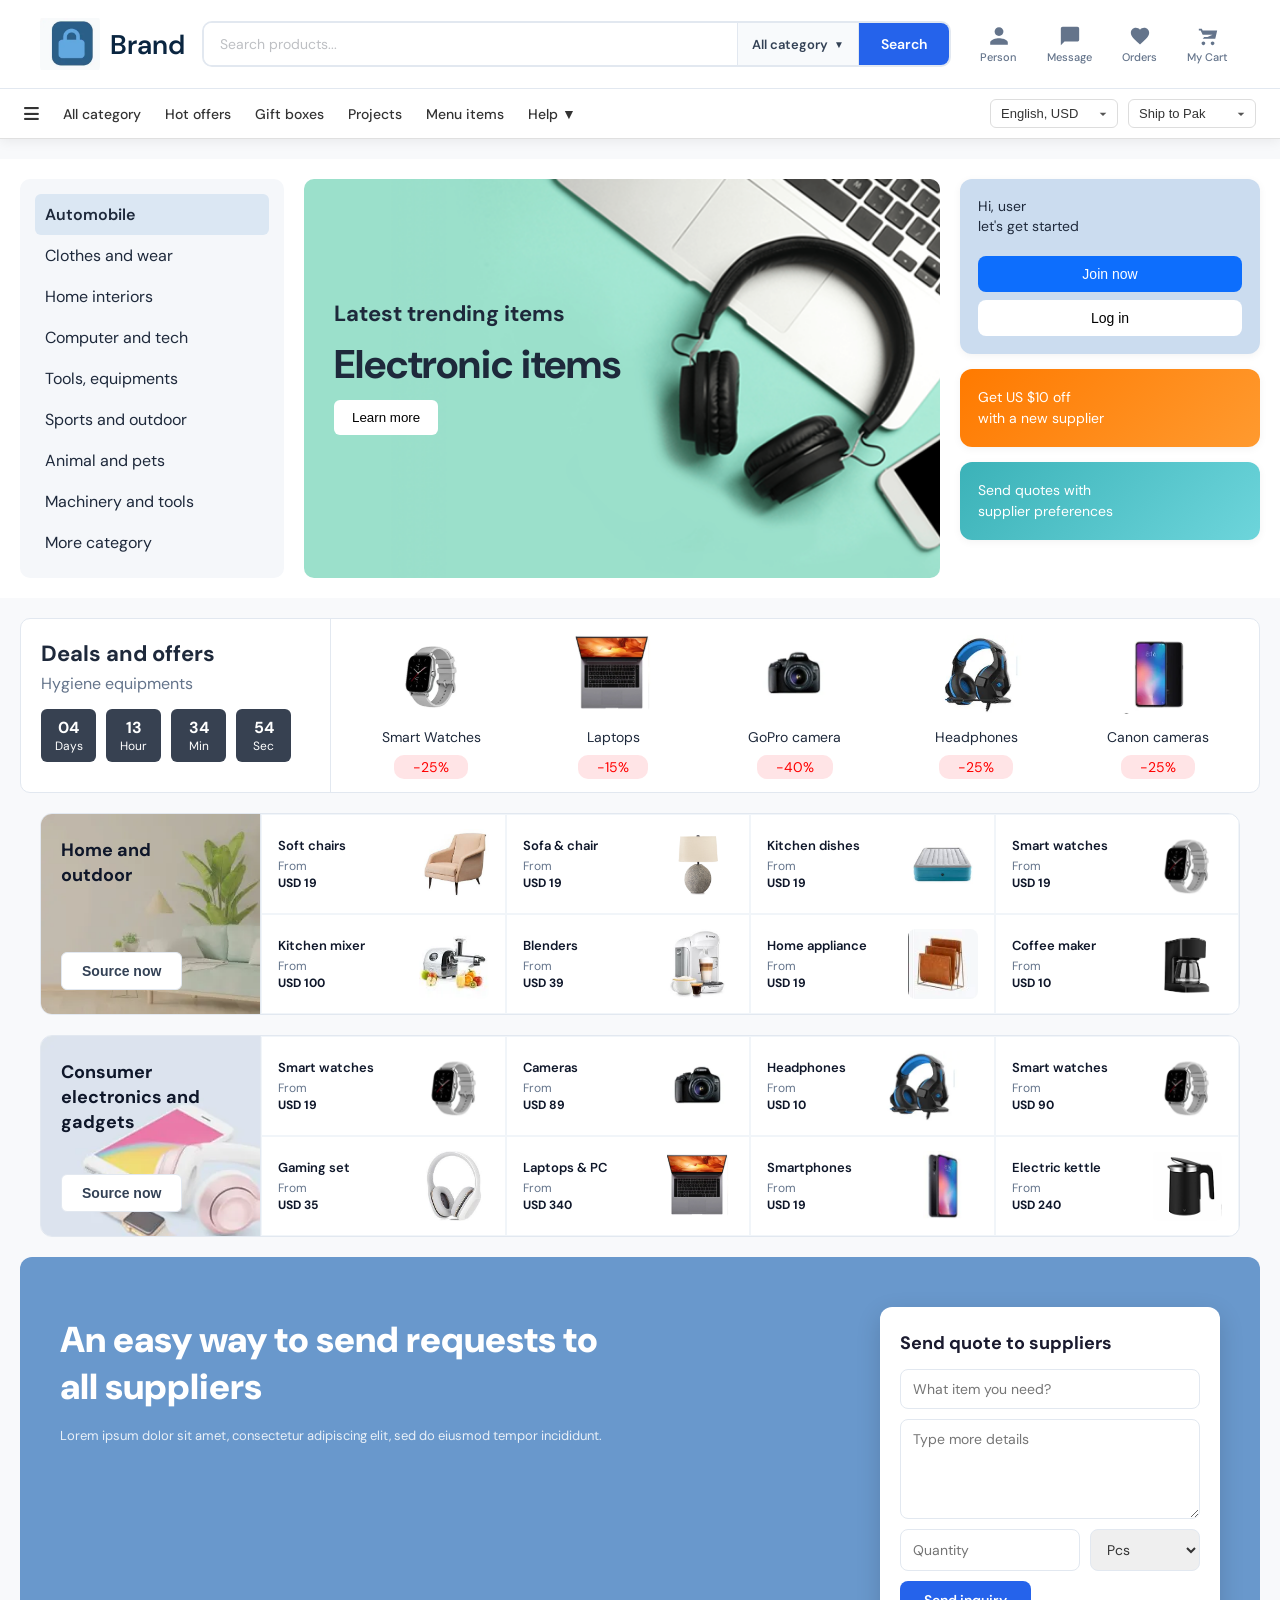
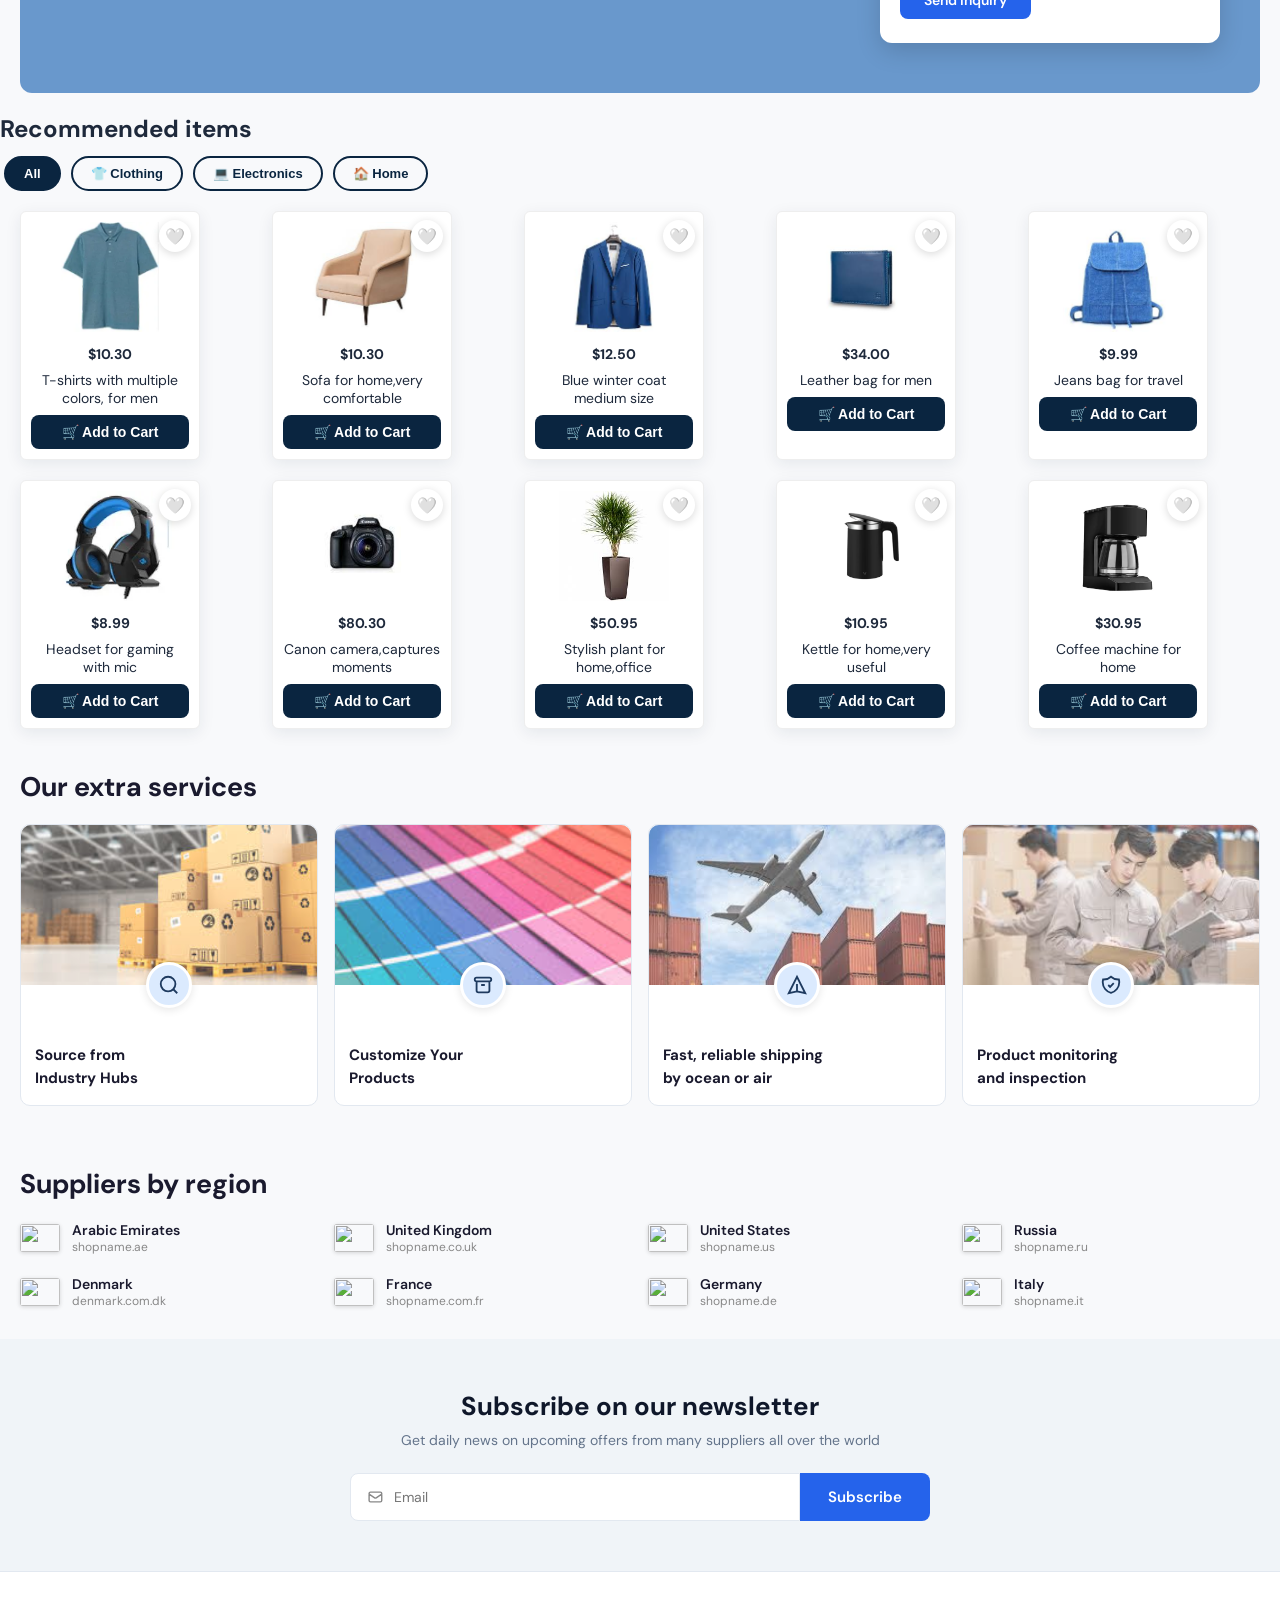
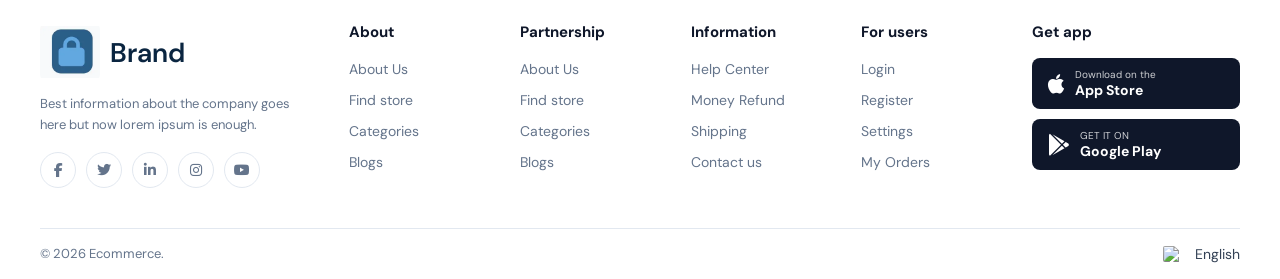
==== commit cadb9cbf: "Update index.html" ====
--- a/index.html
+++ b/index.html
@@ -263,7 +263,7 @@
         <div class="card" data-cat="clothing" style="position:relative;"><button class="wish-btn" onclick="toggleWishlist(this)">🤍</button><img src="bag.jpeg"><p class="price">$9.99</p><p>Jeans bag for travel</p><button class="add-cart-btn" onclick="addToCart(this,'Jeans Bag',9.99)">🛒 Add to Cart</button></div>
         <div class="card" data-cat="electronics" style="position:relative;"><button class="wish-btn" onclick="toggleWishlist(this)">🤍</button><img src="headphones.webp"><p class="price">$8.99</p><p>Headset for gaming with mic</p><button class="add-cart-btn" onclick="addToCart(this,'Headset',8.99)">🛒 Add to Cart</button></div>
         <div class="card" data-cat="electronics" style="position:relative;"><button class="wish-btn" onclick="toggleWishlist(this)">🤍</button><img src="cs.jpeg"><p class="price">$80.30</p><p>Canon camera,captures moments</p><button class="add-cart-btn" onclick="addToCart(this,'Canon Camera',80.30)">🛒 Add to Cart</button></div>
-        <div class="card" data-cat="home" style="position:relative;"><button class="wish-btn" onclick="toggleWishlist(this)">🤍</button><img src="pot.jpeg"><p class="price">$50.95</p><p>Stylish plant for home</p><button class="add-cart-btn" onclick="addToCart(this,'Stylish Plant',50.95)">🛒 Add to Cart</button></div>
+        <div class="card" data-cat="home" style="position:relative;"><button class="wish-btn" onclick="toggleWishlist(this)">🤍</button><img src="pot.jpeg"><p class="price">$50.95</p><p>Stylish plant for home,office</p><button class="add-cart-btn" onclick="addToCart(this,'Stylish Plant',50.95)">🛒 Add to Cart</button></div>
         <div class="card" data-cat="home" style="position:relative;"><button class="wish-btn" onclick="toggleWishlist(this)">🤍</button><img src="jug.avif"><p class="price">$10.95</p><p>Kettle for home,very useful</p><button class="add-cart-btn" onclick="addToCart(this,'Kettle',10.95)">🛒 Add to Cart</button></div>
         <div class="card" data-cat="home" style="position:relative;"><button class="wish-btn" onclick="toggleWishlist(this)">🤍</button><img src="coffee.webp"><p class="price">$30.95</p><p>Coffee machine for home</p><button class="add-cart-btn" onclick="addToCart(this,'Coffee Machine',30.95)">🛒 Add to Cart</button></div>
       </div>
